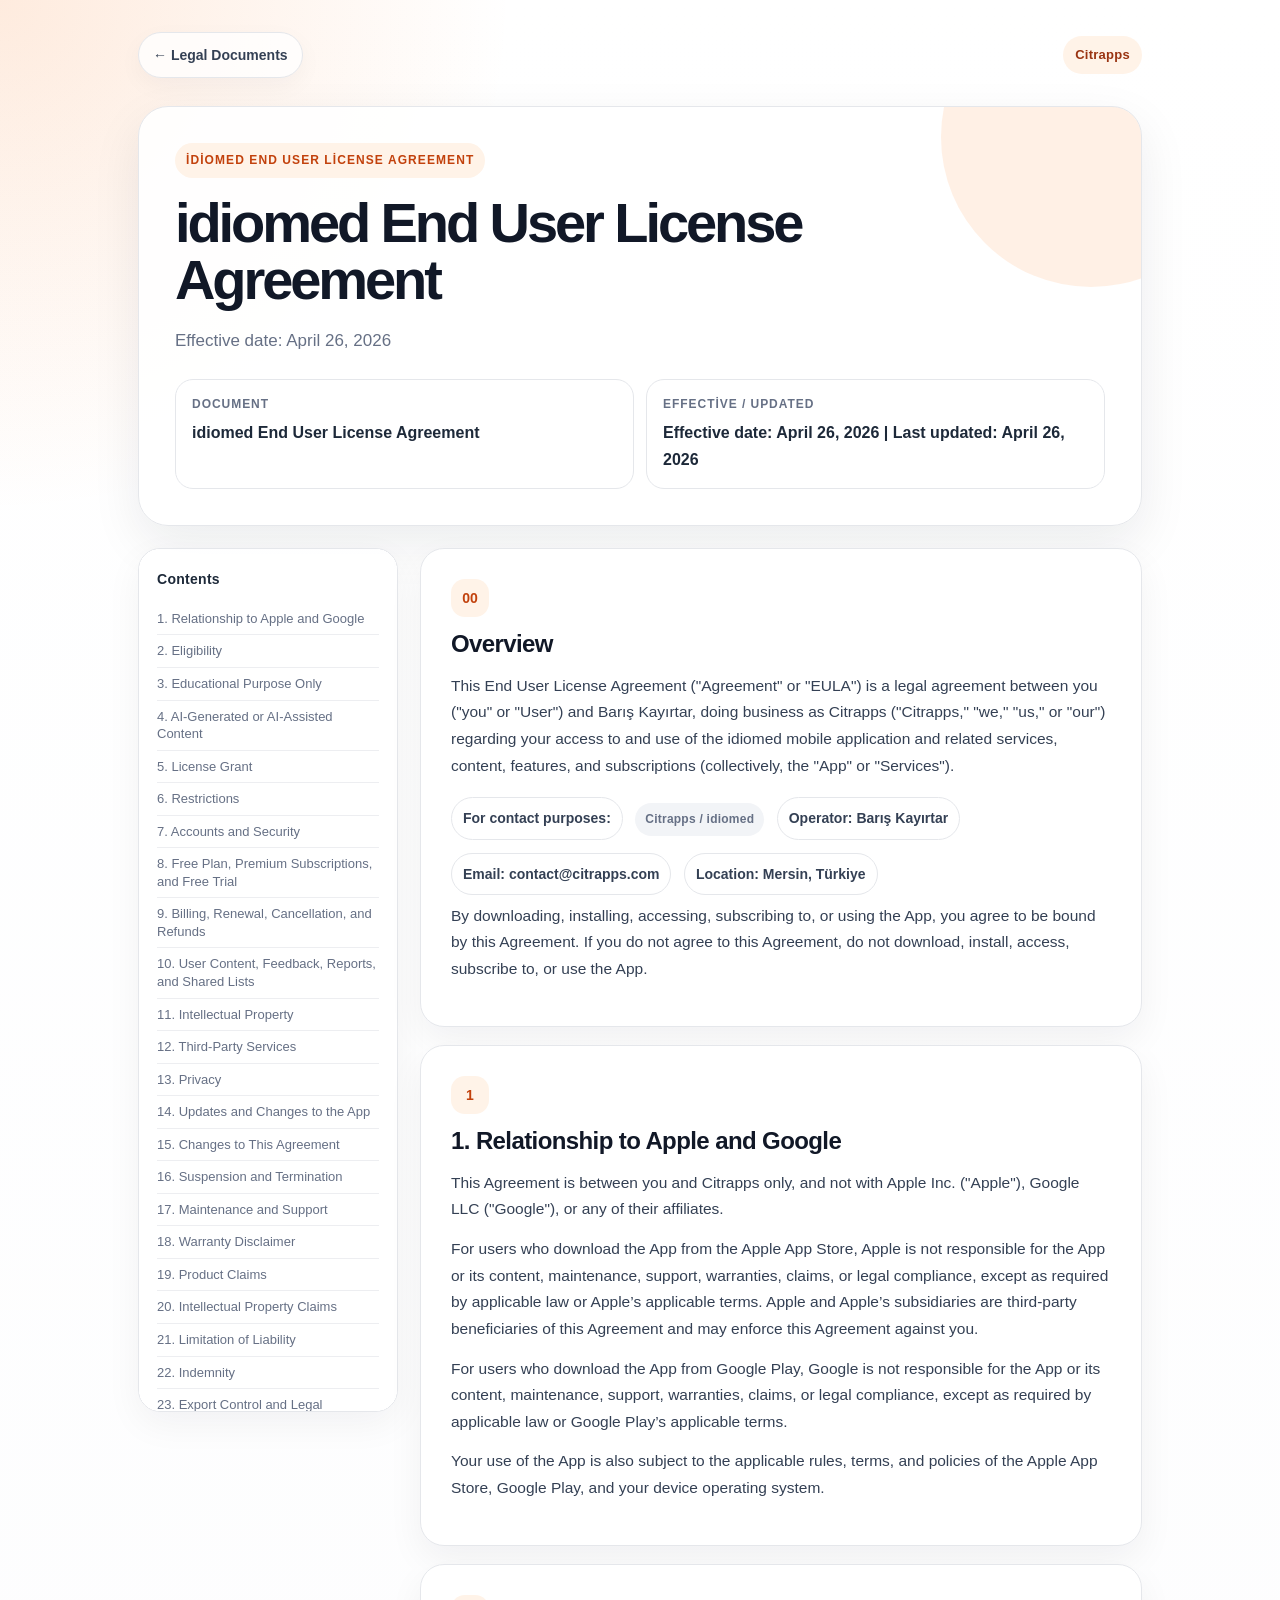
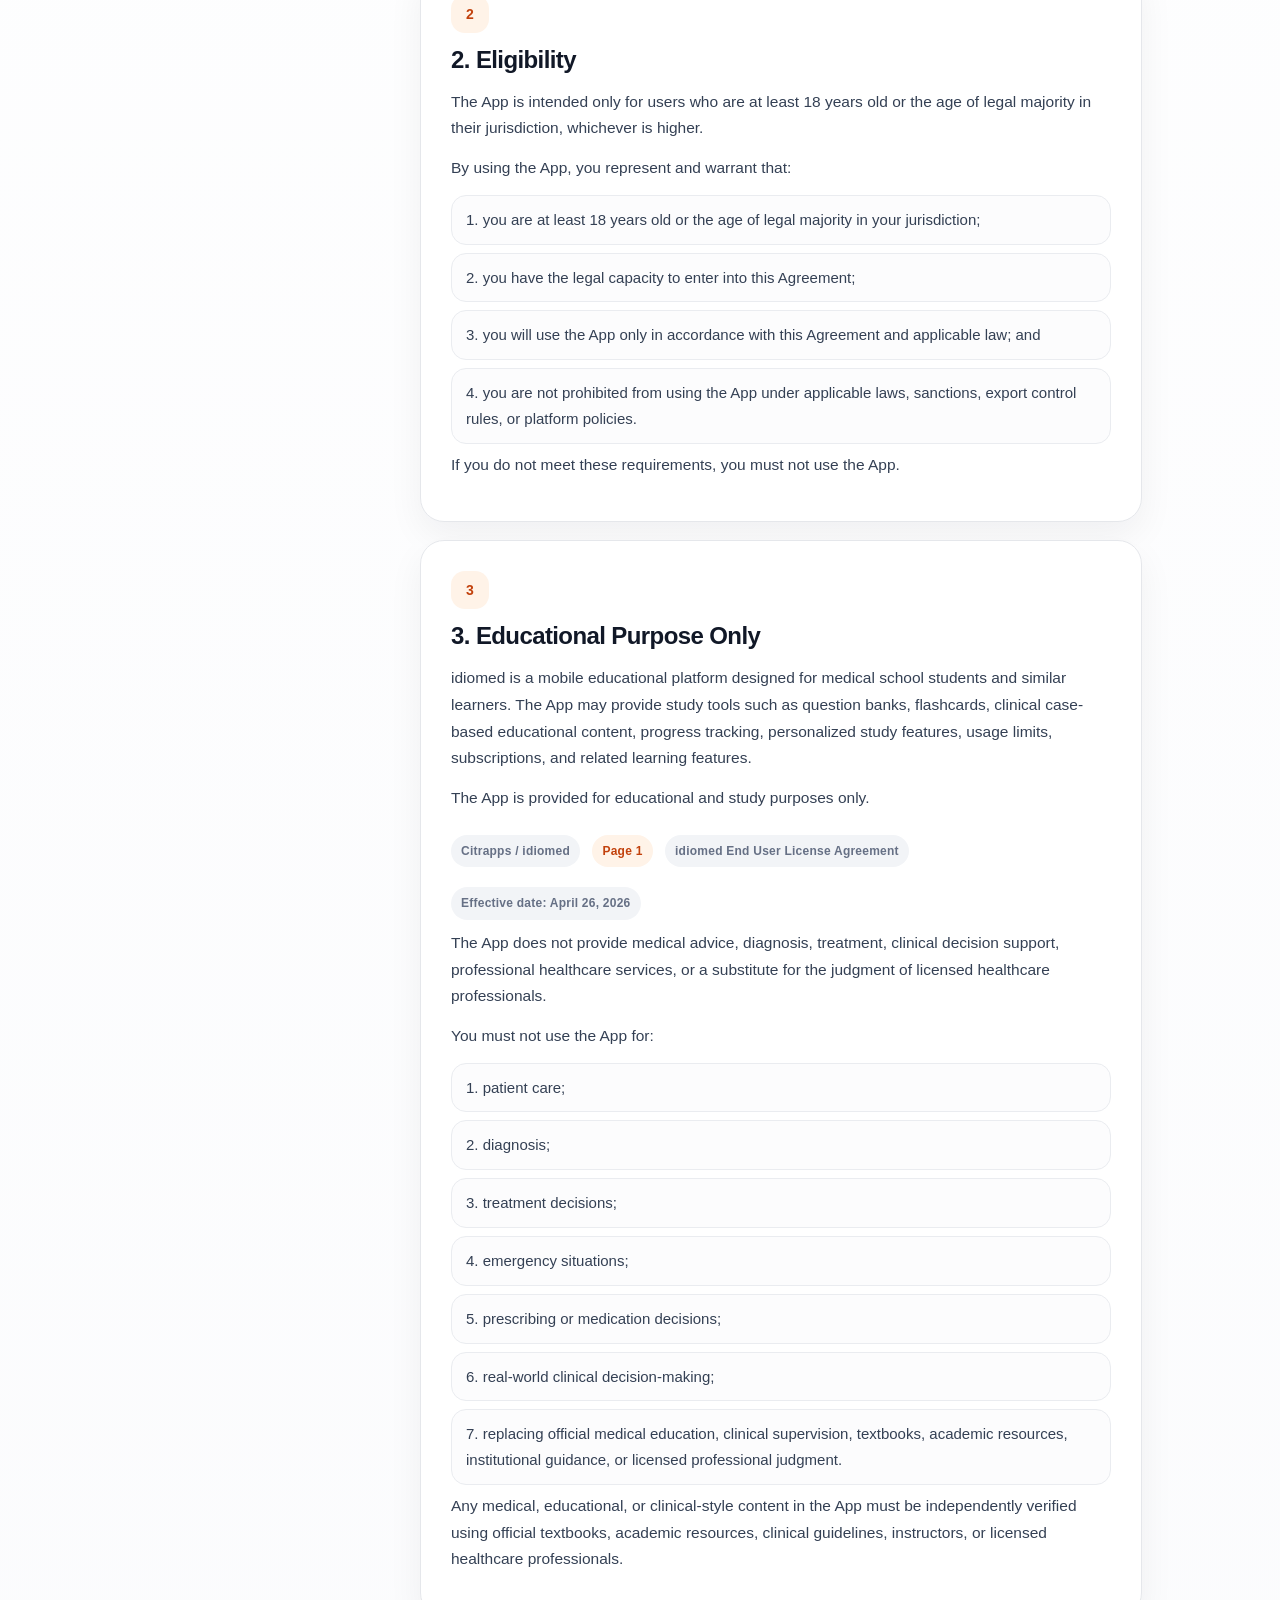
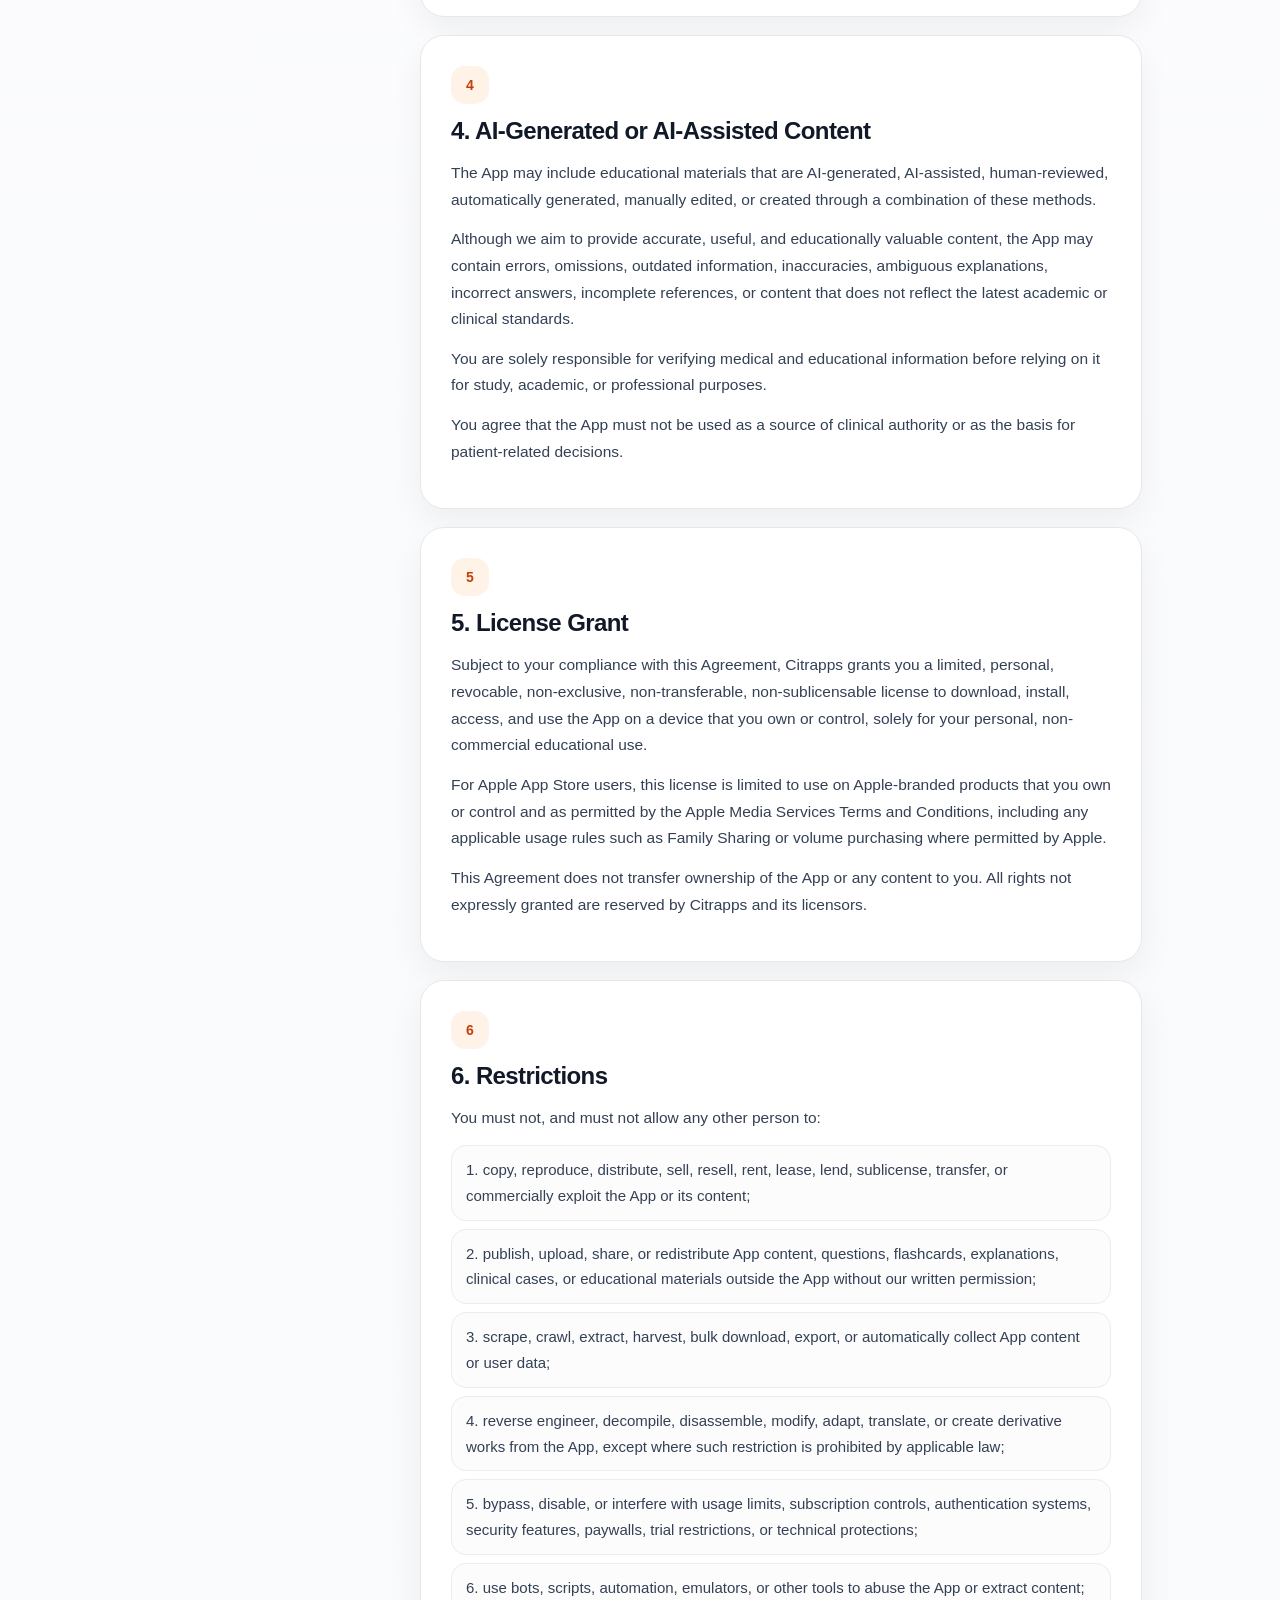
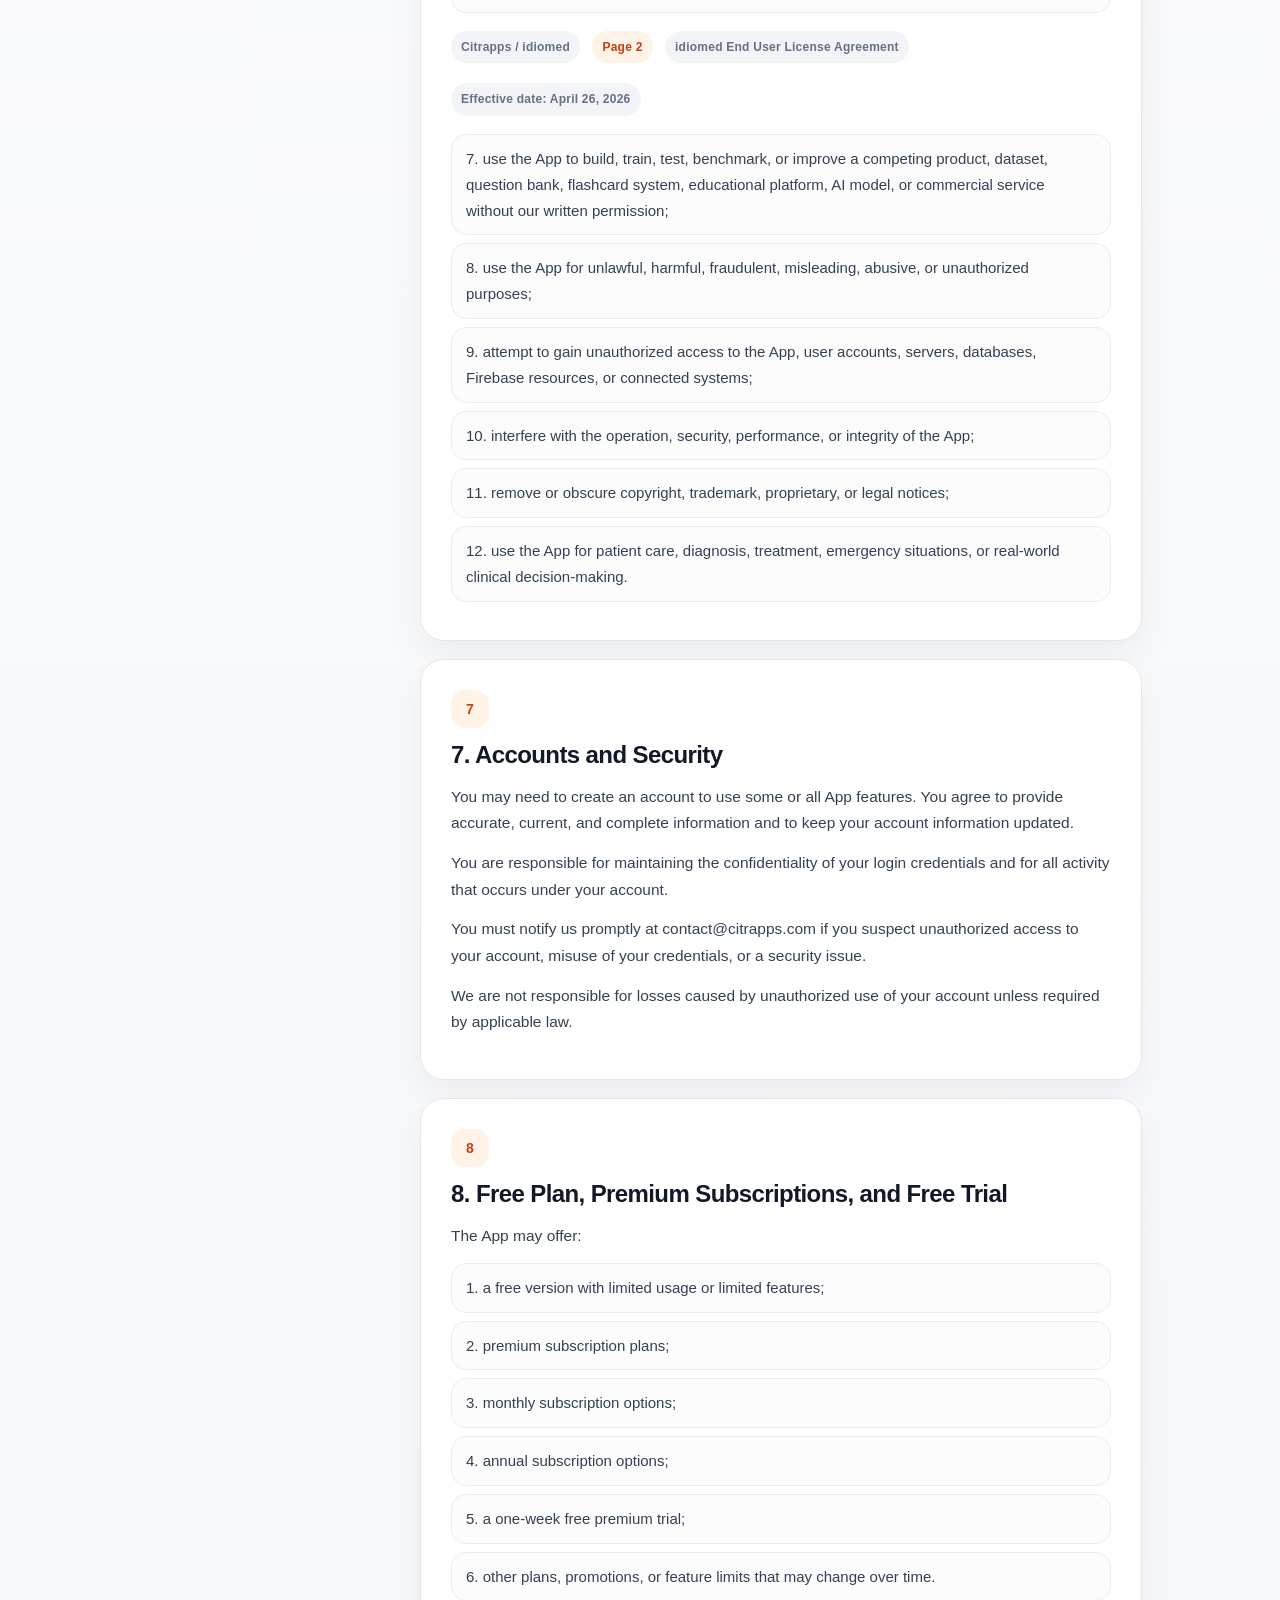
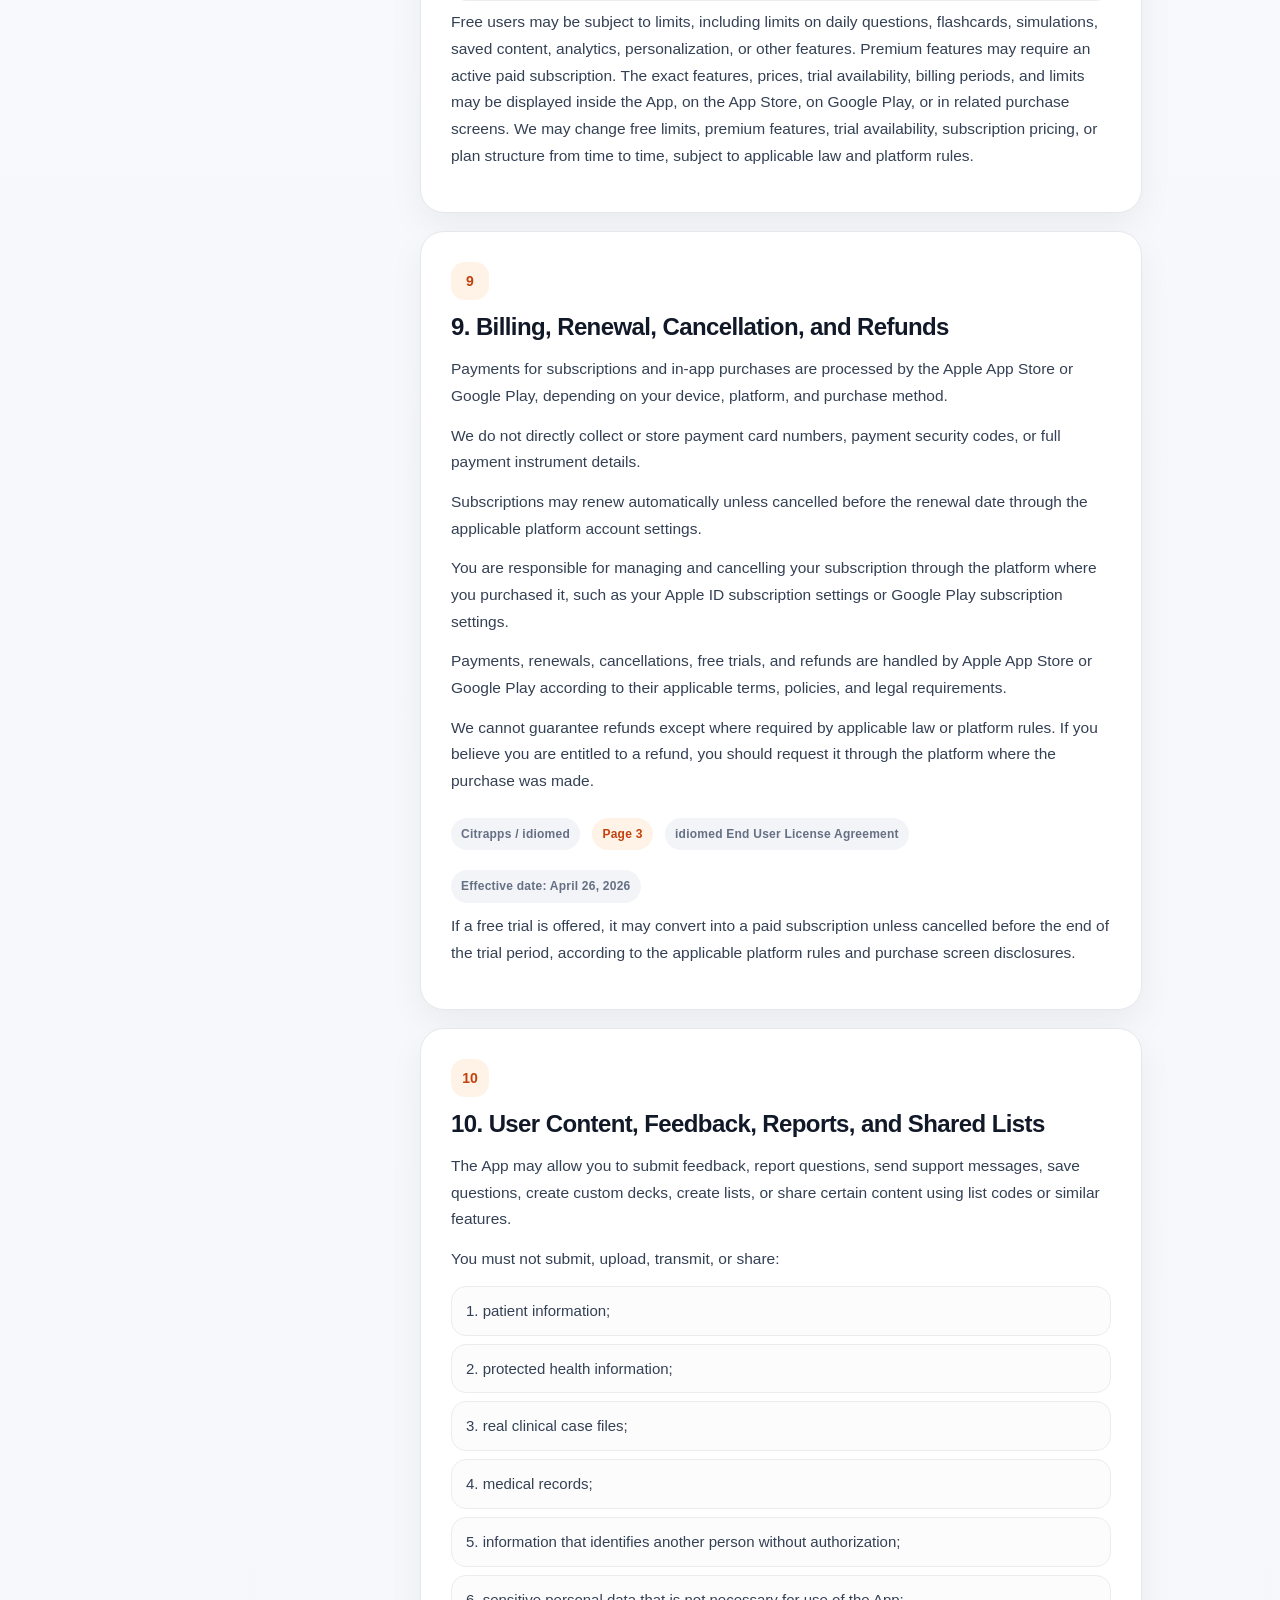
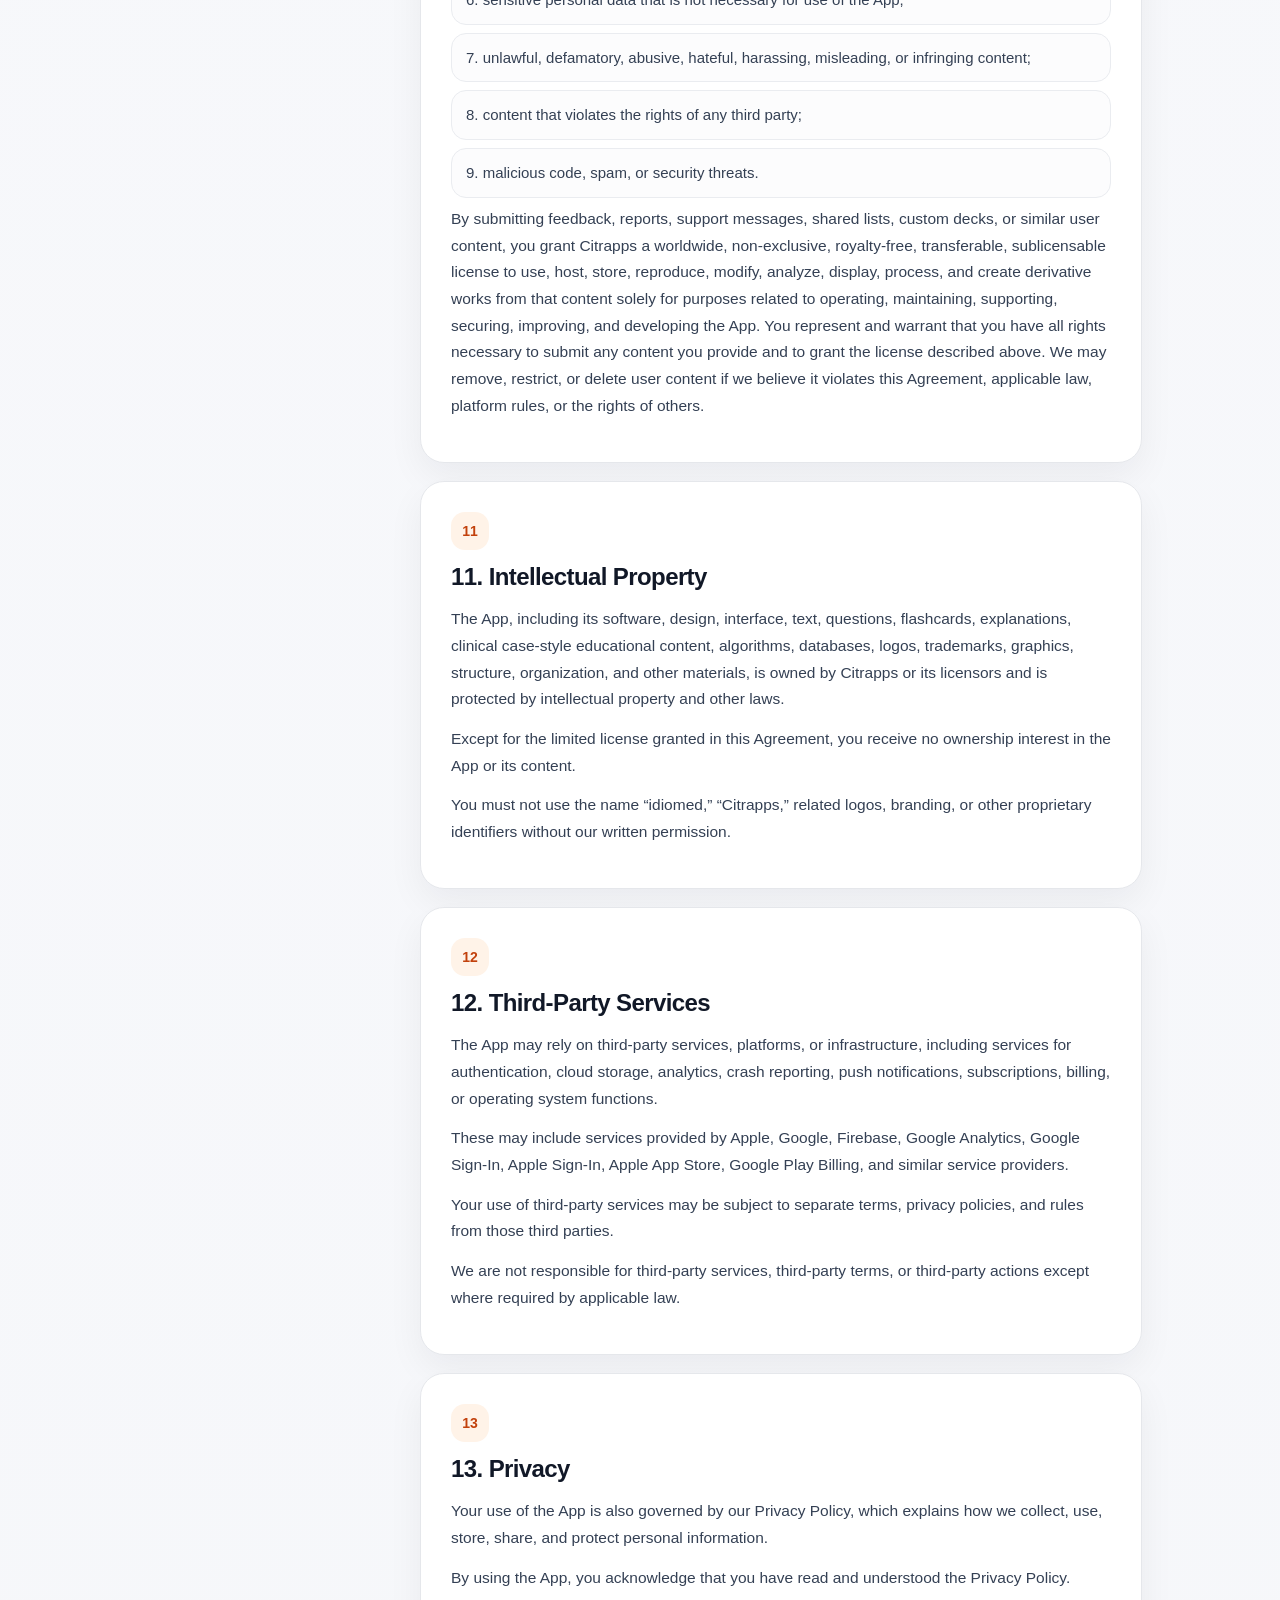
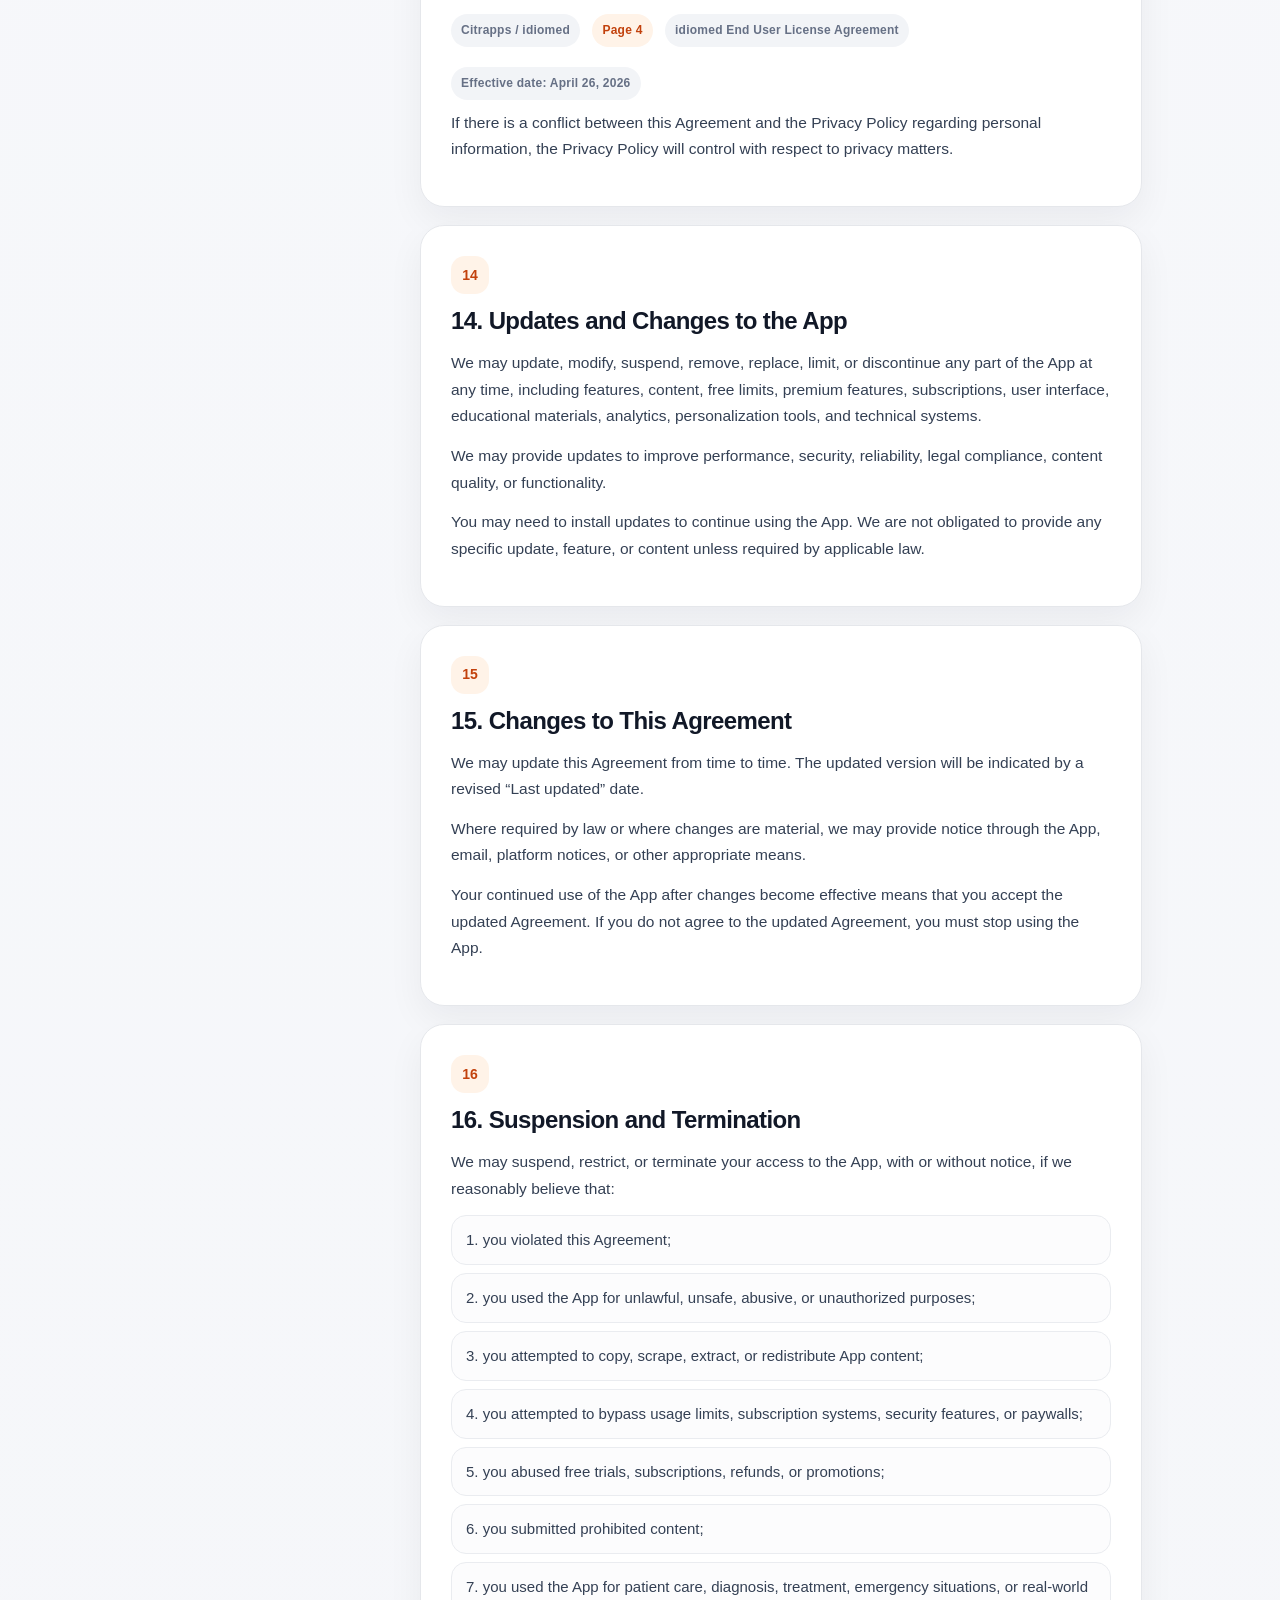
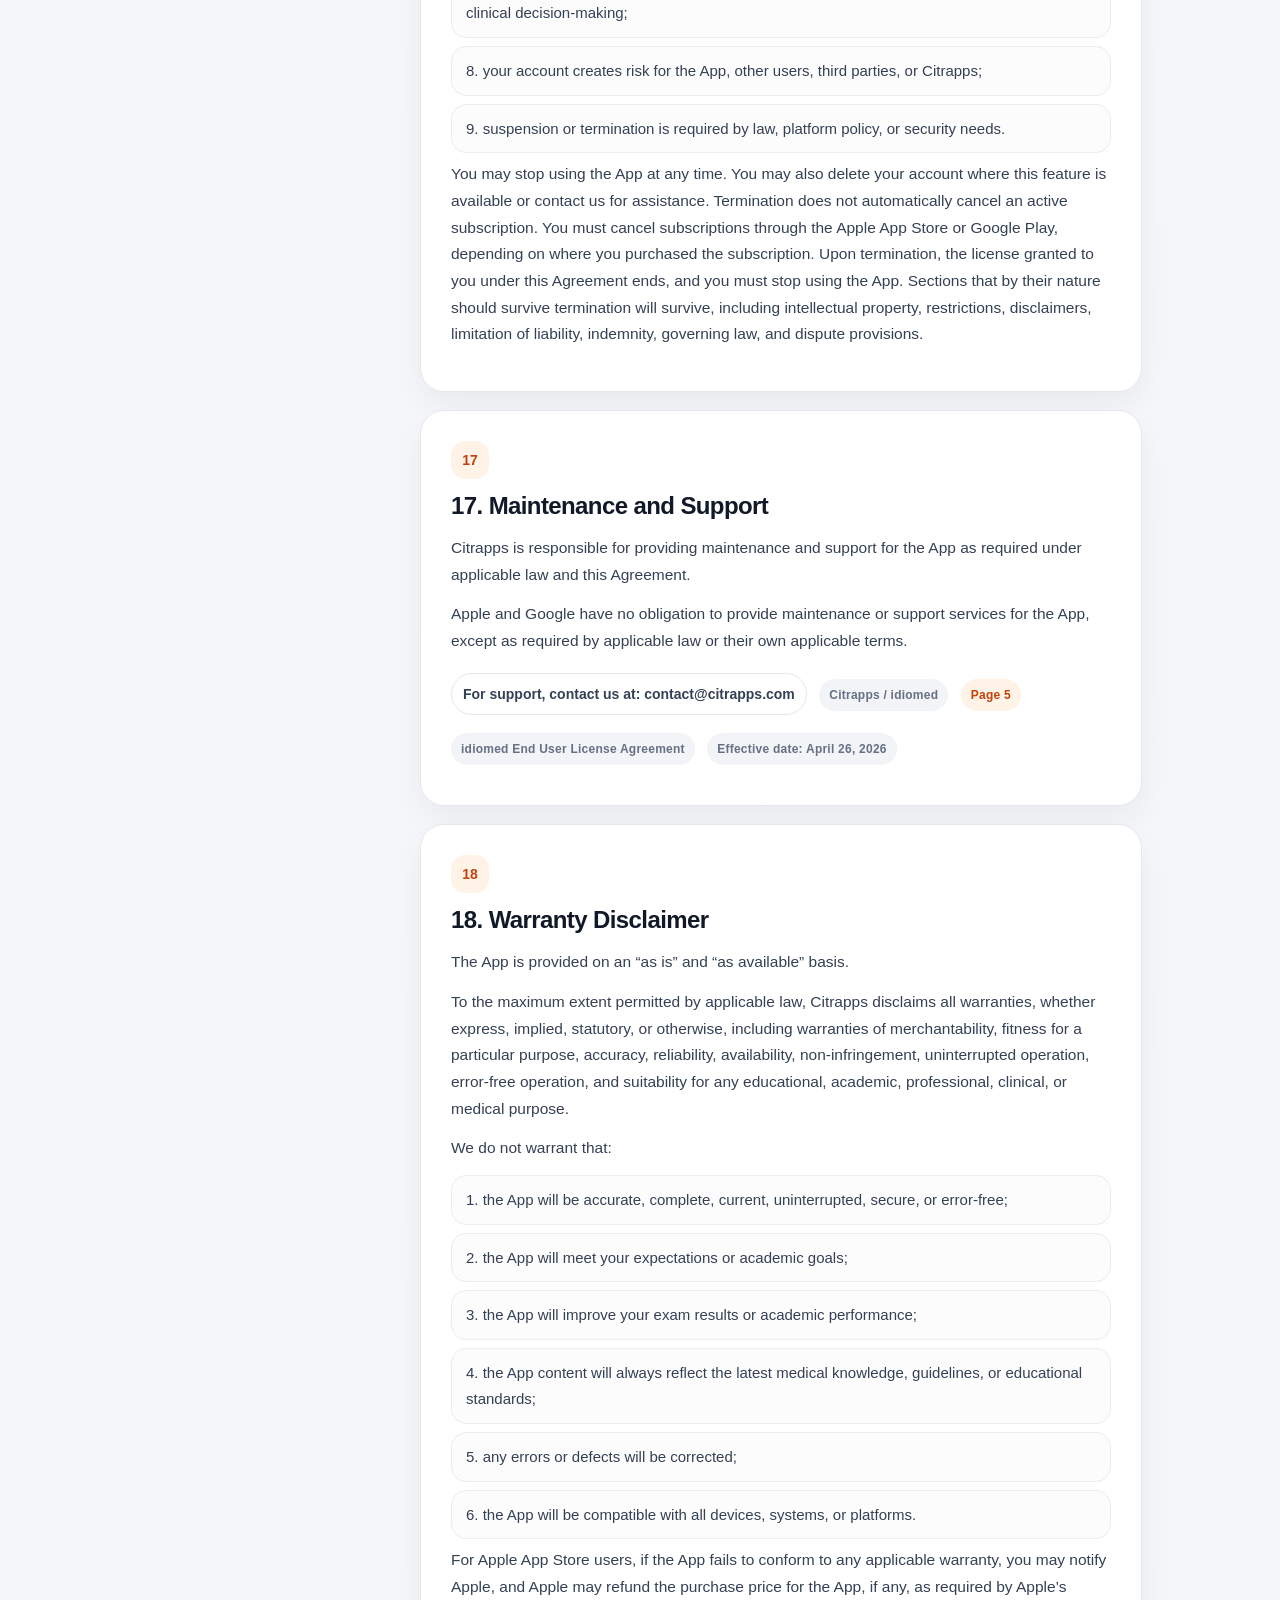
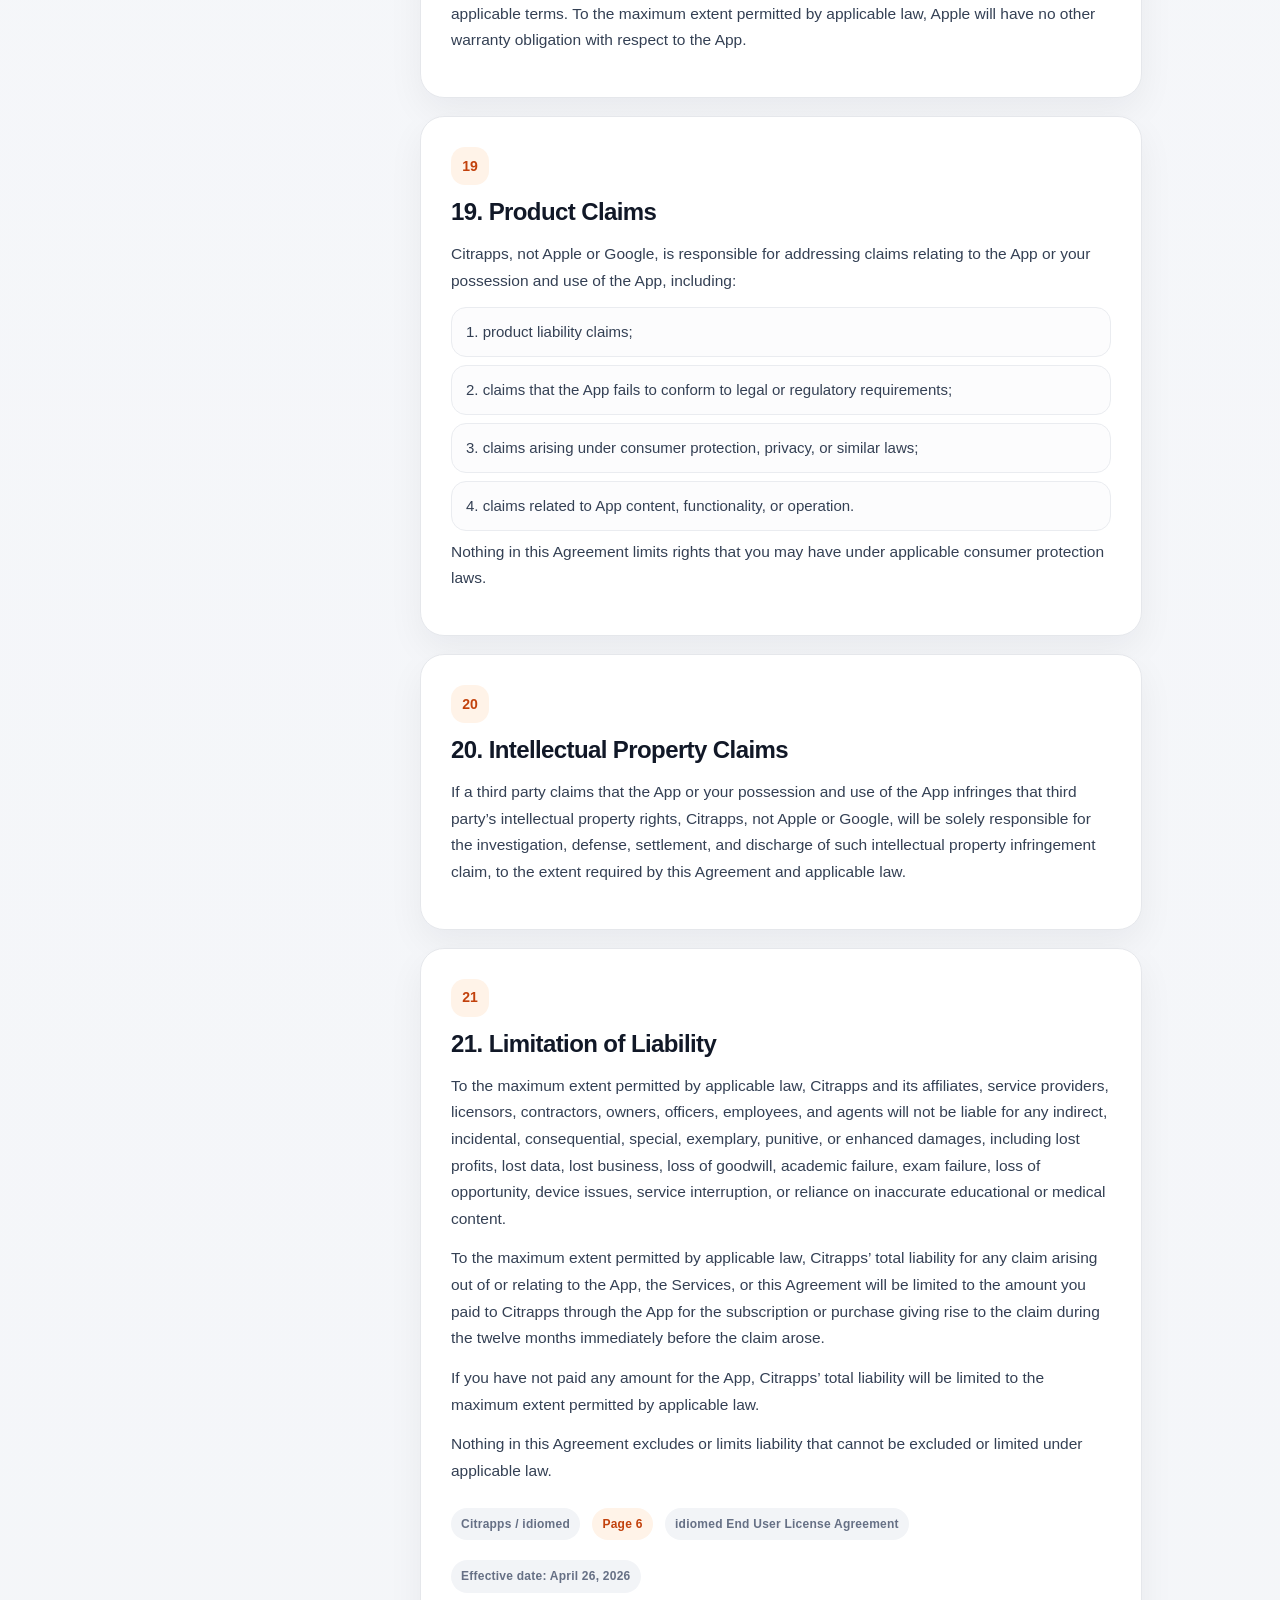
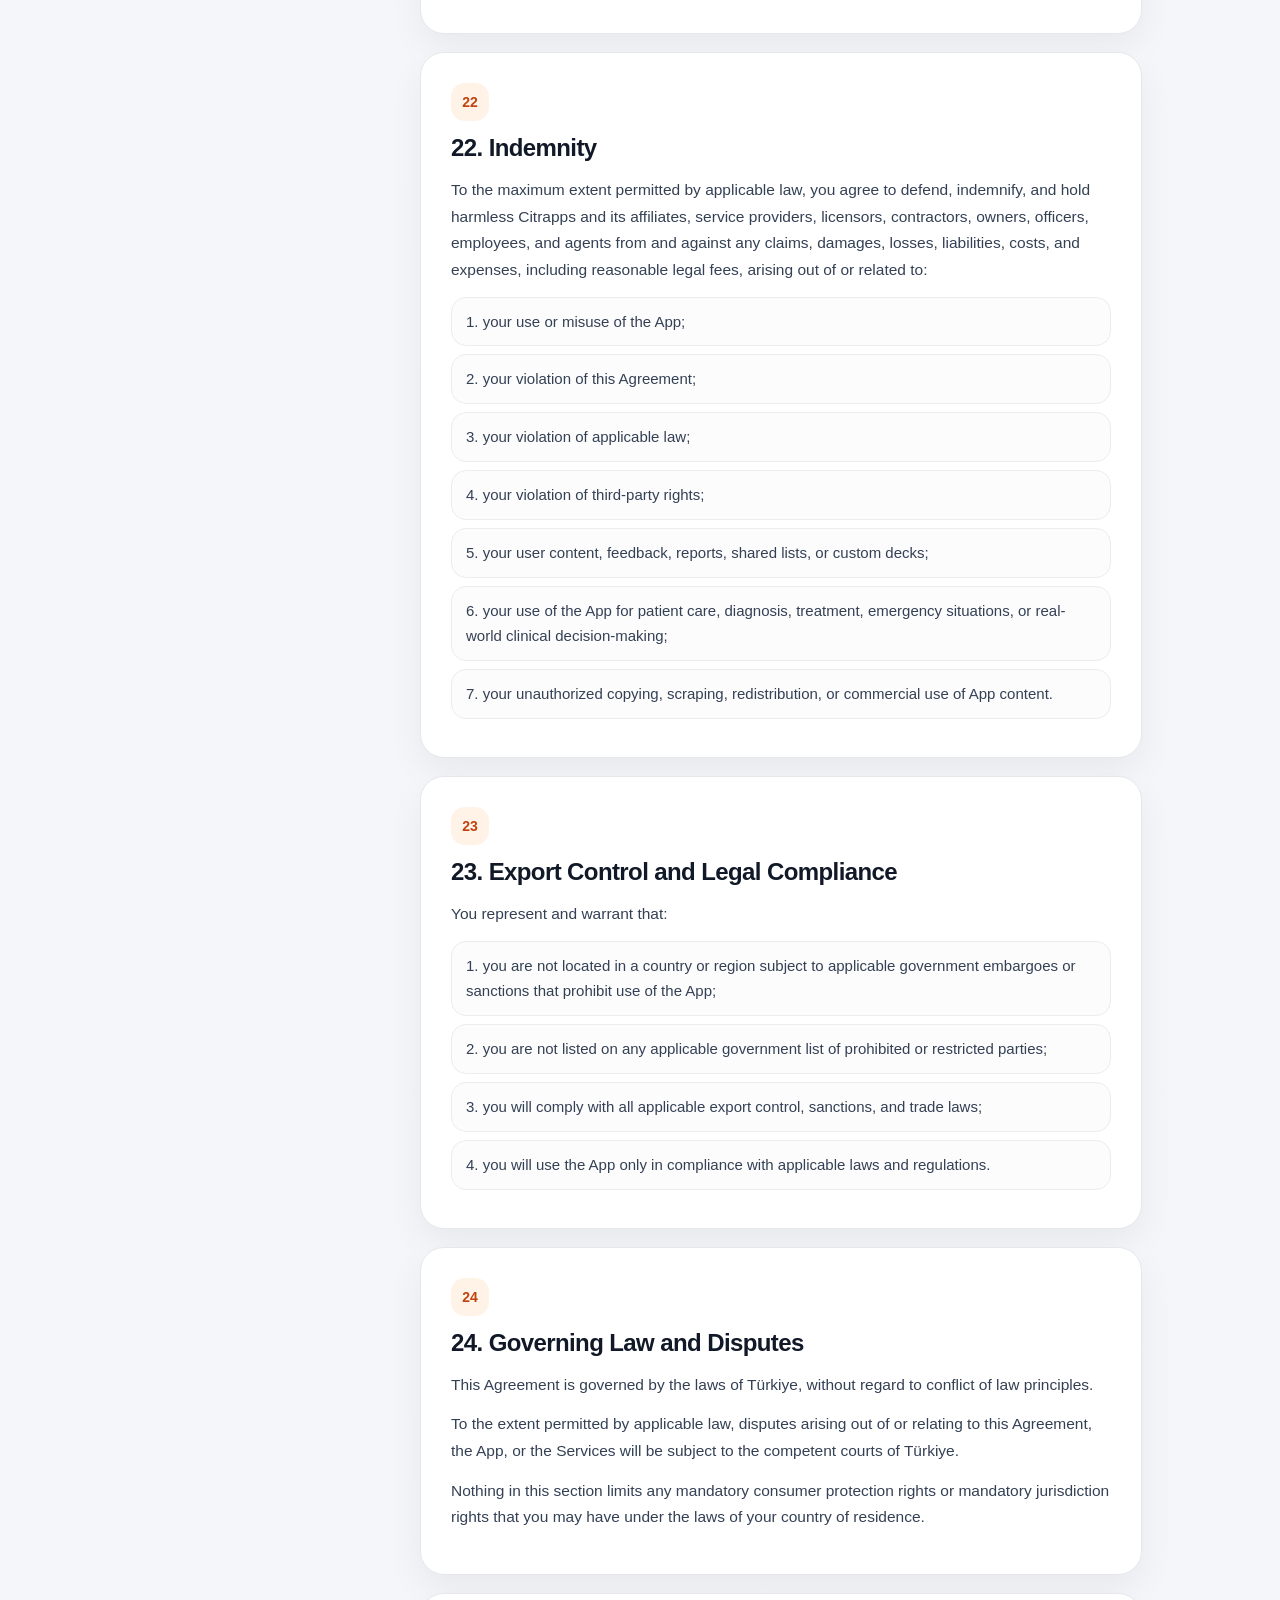
==== eula.html @ c90cd14b "Rename EULA.html to eula.html" ====
<!DOCTYPE html>
<html lang="tr">
<head>
  <meta charset="UTF-8">
  <meta name="viewport" content="width=device-width, initial-scale=1.0">
  <title>EULA | Citrapps</title>
  <style>
    :root {
      --bg: #f7f8fb;
      --paper: #ffffff;
      --text: #15171c;
      --muted: #667085;
      --line: #e5e7eb;
      --accent: #f97316;
      --accent-soft: #fff3e8;
      --soft: #f2f4f7;
      --ink-soft: #344054;
      --shadow: 0 18px 50px rgba(15, 23, 42, 0.08);
    }

    * { box-sizing: border-box; }

    html { scroll-behavior: smooth; }

    body {
      margin: 0;
      font-family: Inter, -apple-system, BlinkMacSystemFont, "Segoe UI", Arial, sans-serif;
      background:
        radial-gradient(circle at top left, rgba(249, 115, 22, 0.14), transparent 32rem),
        linear-gradient(180deg, #ffffff 0%, var(--bg) 38%, #f3f5f8 100%);
      color: var(--text);
      line-height: 1.72;
    }

    a { color: inherit; }

    .page {
      max-width: 1040px;
      margin: 0 auto;
      padding: 32px 18px 72px;
    }

    .topbar {
      display: flex;
      justify-content: space-between;
      align-items: center;
      gap: 16px;
      margin-bottom: 28px;
    }

    .back-link {
      display: inline-flex;
      align-items: center;
      gap: 8px;
      padding: 10px 14px;
      border: 1px solid var(--line);
      border-radius: 999px;
      background: rgba(255, 255, 255, 0.78);
      color: #344054;
      text-decoration: none;
      font-weight: 700;
      font-size: 14px;
      box-shadow: 0 8px 24px rgba(15, 23, 42, 0.04);
    }

    .brand-pill {
      padding: 8px 12px;
      border-radius: 999px;
      background: var(--accent-soft);
      color: #9a3412;
      font-size: 13px;
      font-weight: 800;
      letter-spacing: 0.02em;
    }

    .hero {
      position: relative;
      overflow: hidden;
      border: 1px solid var(--line);
      border-radius: 30px;
      background: rgba(255, 255, 255, 0.92);
      box-shadow: var(--shadow);
      padding: 36px;
      margin-bottom: 22px;
    }

    .hero::after {
      content: "";
      position: absolute;
      right: -100px;
      top: -120px;
      width: 300px;
      height: 300px;
      border-radius: 999px;
      background: rgba(249, 115, 22, 0.11);
      pointer-events: none;
    }

    .eyebrow {
      display: inline-flex;
      align-items: center;
      padding: 7px 11px;
      border-radius: 999px;
      background: var(--accent-soft);
      color: #c2410c;
      font-size: 12px;
      font-weight: 900;
      text-transform: uppercase;
      letter-spacing: 0.09em;
      margin-bottom: 16px;
    }

    h1 {
      margin: 0;
      max-width: 760px;
      font-size: clamp(34px, 6vw, 56px);
      line-height: 1.02;
      letter-spacing: -0.055em;
      color: #111827;
    }

    .hero-subtitle {
      margin: 18px 0 0;
      max-width: 780px;
      color: var(--muted);
      font-size: 17px;
    }

    .meta-grid {
      display: grid;
      grid-template-columns: repeat(2, minmax(0, 1fr));
      gap: 12px;
      margin-top: 24px;
    }

    .meta-card {
      border: 1px solid var(--line);
      border-radius: 18px;
      background: #ffffff;
      padding: 14px 16px;
    }

    .meta-label {
      display: block;
      color: var(--muted);
      font-size: 12px;
      font-weight: 800;
      text-transform: uppercase;
      letter-spacing: 0.08em;
      margin-bottom: 4px;
    }

    .meta-value {
      display: block;
      color: #1d2939;
      font-weight: 800;
      overflow-wrap: anywhere;
    }

    .content-grid {
      display: grid;
      grid-template-columns: 260px minmax(0, 1fr);
      gap: 22px;
      align-items: start;
    }

    .toc {
      position: sticky;
      top: 18px;
      border: 1px solid var(--line);
      border-radius: 22px;
      background: rgba(255, 255, 255, 0.88);
      box-shadow: 0 12px 36px rgba(15, 23, 42, 0.05);
      padding: 18px;
      max-height: calc(100vh - 36px);
      overflow: auto;
    }

    .toc-title {
      margin: 0 0 12px;
      color: #1d2939;
      font-size: 14px;
      font-weight: 900;
      letter-spacing: 0.02em;
    }

    .toc a {
      display: block;
      padding: 7px 0;
      color: #667085;
      text-decoration: none;
      font-size: 13px;
      line-height: 1.35;
      border-bottom: 1px solid rgba(229, 231, 235, 0.7);
    }

    .toc a:hover { color: var(--accent); }

    .document { min-width: 0; }

    .intro-section,
    .section {
      position: relative;
      border: 1px solid var(--line);
      border-radius: 24px;
      background: var(--paper);
      padding: 30px;
      box-shadow: 0 14px 36px rgba(15, 23, 42, 0.055);
      margin-bottom: 18px;
    }

    .section-number {
      display: inline-flex;
      align-items: center;
      justify-content: center;
      width: 38px;
      height: 38px;
      border-radius: 14px;
      background: var(--accent-soft);
      color: #c2410c;
      font-weight: 900;
      font-size: 14px;
      margin-bottom: 12px;
    }

    h2 {
      margin: 0 0 14px;
      font-size: 24px;
      line-height: 1.25;
      letter-spacing: -0.025em;
      color: #111827;
    }

    p {
      margin: 0 0 13px;
      color: #344054;
      font-size: 15.5px;
    }

    .list-line {
      margin: 8px 0;
      padding: 11px 14px;
      border: 1px solid #eaecf0;
      border-radius: 15px;
      background: #fcfcfd;
      color: #344054;
      font-size: 15px;
      overflow-wrap: anywhere;
    }

    .info-line {
      display: inline-flex;
      width: fit-content;
      max-width: 100%;
      margin: 5px 8px 8px 0;
      padding: 8px 11px;
      border-radius: 999px;
      border: 1px solid var(--line);
      background: #ffffff;
      color: #344054;
      font-size: 14px;
      font-weight: 700;
      overflow-wrap: anywhere;
    }

    .repeat-marker,
    .page-chip {
      display: inline-flex;
      align-items: center;
      width: fit-content;
      margin: 10px 8px 10px 0;
      padding: 6px 10px;
      border-radius: 999px;
      font-size: 12px;
      font-weight: 800;
      letter-spacing: 0.02em;
    }

    .repeat-marker {
      background: #f2f4f7;
      color: #667085;
    }

    .page-chip {
      background: var(--accent-soft);
      color: #c2410c;
    }

    .footer-note {
      margin-top: 28px;
      text-align: center;
      color: #98a2b3;
      font-size: 13px;
    }

    @media (max-width: 820px) {
      .hero { padding: 26px; border-radius: 24px; }
      .meta-grid { grid-template-columns: 1fr; }
      .content-grid { grid-template-columns: 1fr; }
      .toc { position: static; max-height: none; }
      .intro-section, .section { padding: 22px; }
      .topbar { align-items: flex-start; }
    }
  </style>
</head>
<body>
  <main class="page">
    <div class="topbar">
      <a class="back-link" href="index.html">← Legal Documents</a>
      <div class="brand-pill">Citrapps</div>
    </div>

    <header class="hero">
      <div class="eyebrow">idiomed End User License Agreement</div>
      <h1>idiomed End User License Agreement</h1>
      <p class="hero-subtitle">Effective date: April 26, 2026</p>
      <div class="meta-grid">
        <div class="meta-card">
          <span class="meta-label">Document</span>
          <span class="meta-value">idiomed End User License Agreement</span>
        </div>
        <div class="meta-card">
          <span class="meta-label">Effective / Updated</span>
          <span class="meta-value">Effective date: April 26, 2026   |   Last updated: April 26, 2026</span>
        </div>
      </div>
    </header>

    <div class="content-grid">
      <aside class="toc" aria-label="Table of contents">
        <p class="toc-title">Contents</p>
        <a href="#1-relationship-to-apple-and-google">1. Relationship to Apple and Google</a>
        <a href="#2-eligibility">2. Eligibility</a>
        <a href="#3-educational-purpose-only">3. Educational Purpose Only</a>
        <a href="#4-ai-generated-or-ai-assisted-content">4. AI-Generated or AI-Assisted Content</a>
        <a href="#5-license-grant">5. License Grant</a>
        <a href="#6-restrictions">6. Restrictions</a>
        <a href="#7-accounts-and-security">7. Accounts and Security</a>
        <a href="#8-free-plan-premium-subscriptions-and-free-trial">8. Free Plan, Premium Subscriptions, and Free Trial</a>
        <a href="#9-billing-renewal-cancellation-and-refunds">9. Billing, Renewal, Cancellation, and Refunds</a>
        <a href="#10-user-content-feedback-reports-and-shared-lists">10. User Content, Feedback, Reports, and Shared Lists</a>
        <a href="#11-intellectual-property">11. Intellectual Property</a>
        <a href="#12-third-party-services">12. Third-Party Services</a>
        <a href="#13-privacy">13. Privacy</a>
        <a href="#14-updates-and-changes-to-the-app">14. Updates and Changes to the App</a>
        <a href="#15-changes-to-this-agreement">15. Changes to This Agreement</a>
        <a href="#16-suspension-and-termination">16. Suspension and Termination</a>
        <a href="#17-maintenance-and-support">17. Maintenance and Support</a>
        <a href="#18-warranty-disclaimer">18. Warranty Disclaimer</a>
        <a href="#19-product-claims">19. Product Claims</a>
        <a href="#20-intellectual-property-claims">20. Intellectual Property Claims</a>
        <a href="#21-limitation-of-liability">21. Limitation of Liability</a>
        <a href="#22-indemnity">22. Indemnity</a>
        <a href="#23-export-control-and-legal-compliance">23. Export Control and Legal Compliance</a>
        <a href="#24-governing-law-and-disputes">24. Governing Law and Disputes</a>
        <a href="#25-force-majeure">25. Force Majeure</a>
        <a href="#26-assignment">26. Assignment</a>
        <a href="#27-severability">27. Severability</a>
        <a href="#28-no-waiver">28. No Waiver</a>
        <a href="#29-entire-agreement">29. Entire Agreement</a>
        <a href="#30-contact-us">30. Contact Us</a>
      </aside>

      <article class="document">
        <section class="intro-section">
          <div class="section-number">00</div>
          <h2>Overview</h2>
          <p>This End User License Agreement (&quot;Agreement&quot; or &quot;EULA&quot;) is a legal agreement between you (&quot;you&quot; or &quot;User&quot;) and Barış Kayırtar, doing business as Citrapps (&quot;Citrapps,&quot; &quot;we,&quot; &quot;us,&quot; or &quot;our&quot;) regarding your access to and use of the idiomed mobile application and related services, content, features, and subscriptions (collectively, the &quot;App&quot; or &quot;Services&quot;).</p>
<div class="info-line">For contact purposes:</div>
<div class="repeat-marker">Citrapps / idiomed</div>
<div class="info-line">Operator: Barış Kayırtar</div>
<div class="info-line">Email: contact@citrapps.com</div>
<div class="info-line">Location: Mersin, Türkiye</div>
<p>By downloading, installing, accessing, subscribing to, or using the App, you agree to be bound by this Agreement. If you do not agree to this Agreement, do not download, install, access, subscribe to, or use the App.</p>
        </section>

        <section class="section" id="1-relationship-to-apple-and-google">
  <div class="section-number">1</div>
  <h2>1. Relationship to Apple and Google</h2>
  <p>This Agreement is between you and Citrapps only, and not with Apple Inc. (&quot;Apple&quot;), Google LLC (&quot;Google&quot;), or any of their affiliates.</p>
<p>For users who download the App from the Apple App Store, Apple is not responsible for the App or its content, maintenance, support, warranties, claims, or legal compliance, except as required by applicable law or Apple’s applicable terms. Apple and Apple’s subsidiaries are third-party beneficiaries of this Agreement and may enforce this Agreement against you.</p>
<p>For users who download the App from Google Play, Google is not responsible for the App or its content, maintenance, support, warranties, claims, or legal compliance, except as required by applicable law or Google Play’s applicable terms.</p>
<p>Your use of the App is also subject to the applicable rules, terms, and policies of the Apple App Store, Google Play, and your device operating system.</p>
</section>
<section class="section" id="2-eligibility">
  <div class="section-number">2</div>
  <h2>2. Eligibility</h2>
  <p>The App is intended only for users who are at least 18 years old or the age of legal majority in their jurisdiction, whichever is higher.</p>
<p>By using the App, you represent and warrant that:</p>
<div class="list-line">1. you are at least 18 years old or the age of legal majority in your jurisdiction;</div>
<div class="list-line">2. you have the legal capacity to enter into this Agreement;</div>
<div class="list-line">3. you will use the App only in accordance with this Agreement and applicable law; and</div>
<div class="list-line">4. you are not prohibited from using the App under applicable laws, sanctions, export control rules, or platform policies.</div>
<p>If you do not meet these requirements, you must not use the App.</p>
</section>
<section class="section" id="3-educational-purpose-only">
  <div class="section-number">3</div>
  <h2>3. Educational Purpose Only</h2>
  <p>idiomed is a mobile educational platform designed for medical school students and similar learners. The App may provide study tools such as question banks, flashcards, clinical case-based educational content, progress tracking, personalized study features, usage limits, subscriptions, and related learning features.</p>
<p>The App is provided for educational and study purposes only.</p>
<div class="repeat-marker">Citrapps / idiomed</div>
<div class="page-chip">Page 1</div>
<div class="repeat-marker">idiomed End User License Agreement</div>
<div class="repeat-marker">Effective date: April 26, 2026</div>
<p>The App does not provide medical advice, diagnosis, treatment, clinical decision support, professional healthcare services, or a substitute for the judgment of licensed healthcare professionals.</p>
<p>You must not use the App for:</p>
<div class="list-line">1. patient care;</div>
<div class="list-line">2. diagnosis;</div>
<div class="list-line">3. treatment decisions;</div>
<div class="list-line">4. emergency situations;</div>
<div class="list-line">5. prescribing or medication decisions;</div>
<div class="list-line">6. real-world clinical decision-making;</div>
<div class="list-line">7. replacing official medical education, clinical supervision, textbooks, academic resources, institutional guidance, or licensed professional judgment.</div>
<p>Any medical, educational, or clinical-style content in the App must be independently verified using official textbooks, academic resources, clinical guidelines, instructors, or licensed healthcare professionals.</p>
</section>
<section class="section" id="4-ai-generated-or-ai-assisted-content">
  <div class="section-number">4</div>
  <h2>4. AI-Generated or AI-Assisted Content</h2>
  <p>The App may include educational materials that are AI-generated, AI-assisted, human-reviewed, automatically generated, manually edited, or created through a combination of these methods.</p>
<p>Although we aim to provide accurate, useful, and educationally valuable content, the App may contain errors, omissions, outdated information, inaccuracies, ambiguous explanations, incorrect answers, incomplete references, or content that does not reflect the latest academic or clinical standards.</p>
<p>You are solely responsible for verifying medical and educational information before relying on it for study, academic, or professional purposes.</p>
<p>You agree that the App must not be used as a source of clinical authority or as the basis for patient-related decisions.</p>
</section>
<section class="section" id="5-license-grant">
  <div class="section-number">5</div>
  <h2>5. License Grant</h2>
  <p>Subject to your compliance with this Agreement, Citrapps grants you a limited, personal, revocable, non-exclusive, non-transferable, non-sublicensable license to download, install, access, and use the App on a device that you own or control, solely for your personal, non-commercial educational use.</p>
<p>For Apple App Store users, this license is limited to use on Apple-branded products that you own or control and as permitted by the Apple Media Services Terms and Conditions, including any applicable usage rules such as Family Sharing or volume purchasing where permitted by Apple.</p>
<p>This Agreement does not transfer ownership of the App or any content to you. All rights not expressly granted are reserved by Citrapps and its licensors.</p>
</section>
<section class="section" id="6-restrictions">
  <div class="section-number">6</div>
  <h2>6. Restrictions</h2>
  <p>You must not, and must not allow any other person to:</p>
<div class="list-line">1. copy, reproduce, distribute, sell, resell, rent, lease, lend, sublicense, transfer, or commercially exploit the App or its content;</div>
<div class="list-line">2. publish, upload, share, or redistribute App content, questions, flashcards, explanations, clinical cases, or educational materials outside the App without our written permission;</div>
<div class="list-line">3. scrape, crawl, extract, harvest, bulk download, export, or automatically collect App content or user data;</div>
<div class="list-line">4. reverse engineer, decompile, disassemble, modify, adapt, translate, or create derivative works from the App, except where such restriction is prohibited by applicable law;</div>
<div class="list-line">5. bypass, disable, or interfere with usage limits, subscription controls, authentication systems, security features, paywalls, trial restrictions, or technical protections;</div>
<div class="list-line">6. use bots, scripts, automation, emulators, or other tools to abuse the App or extract content;</div>
<div class="repeat-marker">Citrapps / idiomed</div>
<div class="page-chip">Page 2</div>
<div class="repeat-marker">idiomed End User License Agreement</div>
<div class="repeat-marker">Effective date: April 26, 2026</div>
<div class="list-line">7. use the App to build, train, test, benchmark, or improve a competing product, dataset, question bank, flashcard system, educational platform, AI model, or commercial service without our written permission;</div>
<div class="list-line">8. use the App for unlawful, harmful, fraudulent, misleading, abusive, or unauthorized purposes;</div>
<div class="list-line">9. attempt to gain unauthorized access to the App, user accounts, servers, databases, Firebase resources, or connected systems;</div>
<div class="list-line">10. interfere with the operation, security, performance, or integrity of the App;</div>
<div class="list-line">11. remove or obscure copyright, trademark, proprietary, or legal notices;</div>
<div class="list-line">12. use the App for patient care, diagnosis, treatment, emergency situations, or real-world clinical decision-making.</div>
</section>
<section class="section" id="7-accounts-and-security">
  <div class="section-number">7</div>
  <h2>7. Accounts and Security</h2>
  <p>You may need to create an account to use some or all App features. You agree to provide accurate, current, and complete information and to keep your account information updated.</p>
<p>You are responsible for maintaining the confidentiality of your login credentials and for all activity that occurs under your account.</p>
<p>You must notify us promptly at contact@citrapps.com if you suspect unauthorized access to your account, misuse of your credentials, or a security issue.</p>
<p>We are not responsible for losses caused by unauthorized use of your account unless required by applicable law.</p>
</section>
<section class="section" id="8-free-plan-premium-subscriptions-and-free-trial">
  <div class="section-number">8</div>
  <h2>8. Free Plan, Premium Subscriptions, and Free Trial</h2>
  <p>The App may offer:</p>
<div class="list-line">1. a free version with limited usage or limited features;</div>
<div class="list-line">2. premium subscription plans;</div>
<div class="list-line">3. monthly subscription options;</div>
<div class="list-line">4. annual subscription options;</div>
<div class="list-line">5. a one-week free premium trial;</div>
<div class="list-line">6. other plans, promotions, or feature limits that may change over time.</div>
<p>Free users may be subject to limits, including limits on daily questions, flashcards, simulations, saved content, analytics, personalization, or other features. Premium features may require an active paid subscription. The exact features, prices, trial availability, billing periods, and limits may be displayed inside the App, on the App Store, on Google Play, or in related purchase screens. We may change free limits, premium features, trial availability, subscription pricing, or plan structure from time to time, subject to applicable law and platform rules.</p>
</section>
<section class="section" id="9-billing-renewal-cancellation-and-refunds">
  <div class="section-number">9</div>
  <h2>9. Billing, Renewal, Cancellation, and Refunds</h2>
  <p>Payments for subscriptions and in-app purchases are processed by the Apple App Store or Google Play, depending on your device, platform, and purchase method.</p>
<p>We do not directly collect or store payment card numbers, payment security codes, or full payment instrument details.</p>
<p>Subscriptions may renew automatically unless cancelled before the renewal date through the applicable platform account settings.</p>
<p>You are responsible for managing and cancelling your subscription through the platform where you purchased it, such as your Apple ID subscription settings or Google Play subscription settings.</p>
<p>Payments, renewals, cancellations, free trials, and refunds are handled by Apple App Store or Google Play according to their applicable terms, policies, and legal requirements.</p>
<p>We cannot guarantee refunds except where required by applicable law or platform rules. If you believe you are entitled to a refund, you should request it through the platform where the purchase was made.</p>
<div class="repeat-marker">Citrapps / idiomed</div>
<div class="page-chip">Page 3</div>
<div class="repeat-marker">idiomed End User License Agreement</div>
<div class="repeat-marker">Effective date: April 26, 2026</div>
<p>If a free trial is offered, it may convert into a paid subscription unless cancelled before the end of the trial period, according to the applicable platform rules and purchase screen disclosures.</p>
</section>
<section class="section" id="10-user-content-feedback-reports-and-shared-lists">
  <div class="section-number">10</div>
  <h2>10. User Content, Feedback, Reports, and Shared Lists</h2>
  <p>The App may allow you to submit feedback, report questions, send support messages, save questions, create custom decks, create lists, or share certain content using list codes or similar features.</p>
<p>You must not submit, upload, transmit, or share:</p>
<div class="list-line">1. patient information;</div>
<div class="list-line">2. protected health information;</div>
<div class="list-line">3. real clinical case files;</div>
<div class="list-line">4. medical records;</div>
<div class="list-line">5. information that identifies another person without authorization;</div>
<div class="list-line">6. sensitive personal data that is not necessary for use of the App;</div>
<div class="list-line">7. unlawful, defamatory, abusive, hateful, harassing, misleading, or infringing content;</div>
<div class="list-line">8. content that violates the rights of any third party;</div>
<div class="list-line">9. malicious code, spam, or security threats.</div>
<p>By submitting feedback, reports, support messages, shared lists, custom decks, or similar user content, you grant Citrapps a worldwide, non-exclusive, royalty-free, transferable, sublicensable license to use, host, store, reproduce, modify, analyze, display, process, and create derivative works from that content solely for purposes related to operating, maintaining, supporting, securing, improving, and developing the App. You represent and warrant that you have all rights necessary to submit any content you provide and to grant the license described above. We may remove, restrict, or delete user content if we believe it violates this Agreement, applicable law, platform rules, or the rights of others.</p>
</section>
<section class="section" id="11-intellectual-property">
  <div class="section-number">11</div>
  <h2>11. Intellectual Property</h2>
  <p>The App, including its software, design, interface, text, questions, flashcards, explanations, clinical case-style educational content, algorithms, databases, logos, trademarks, graphics, structure, organization, and other materials, is owned by Citrapps or its licensors and is protected by intellectual property and other laws.</p>
<p>Except for the limited license granted in this Agreement, you receive no ownership interest in the App or its content.</p>
<p>You must not use the name “idiomed,” “Citrapps,” related logos, branding, or other proprietary identifiers without our written permission.</p>
</section>
<section class="section" id="12-third-party-services">
  <div class="section-number">12</div>
  <h2>12. Third-Party Services</h2>
  <p>The App may rely on third-party services, platforms, or infrastructure, including services for authentication, cloud storage, analytics, crash reporting, push notifications, subscriptions, billing, or operating system functions.</p>
<p>These may include services provided by Apple, Google, Firebase, Google Analytics, Google Sign-In, Apple Sign-In, Apple App Store, Google Play Billing, and similar service providers.</p>
<p>Your use of third-party services may be subject to separate terms, privacy policies, and rules from those third parties.</p>
<p>We are not responsible for third-party services, third-party terms, or third-party actions except where required by applicable law.</p>
</section>
<section class="section" id="13-privacy">
  <div class="section-number">13</div>
  <h2>13. Privacy</h2>
  <p>Your use of the App is also governed by our Privacy Policy, which explains how we collect, use, store, share, and protect personal information.</p>
<p>By using the App, you acknowledge that you have read and understood the Privacy Policy.</p>
<div class="repeat-marker">Citrapps / idiomed</div>
<div class="page-chip">Page 4</div>
<div class="repeat-marker">idiomed End User License Agreement</div>
<div class="repeat-marker">Effective date: April 26, 2026</div>
<p>If there is a conflict between this Agreement and the Privacy Policy regarding personal information, the Privacy Policy will control with respect to privacy matters.</p>
</section>
<section class="section" id="14-updates-and-changes-to-the-app">
  <div class="section-number">14</div>
  <h2>14. Updates and Changes to the App</h2>
  <p>We may update, modify, suspend, remove, replace, limit, or discontinue any part of the App at any time, including features, content, free limits, premium features, subscriptions, user interface, educational materials, analytics, personalization tools, and technical systems.</p>
<p>We may provide updates to improve performance, security, reliability, legal compliance, content quality, or functionality.</p>
<p>You may need to install updates to continue using the App. We are not obligated to provide any specific update, feature, or content unless required by applicable law.</p>
</section>
<section class="section" id="15-changes-to-this-agreement">
  <div class="section-number">15</div>
  <h2>15. Changes to This Agreement</h2>
  <p>We may update this Agreement from time to time. The updated version will be indicated by a revised “Last updated” date.</p>
<p>Where required by law or where changes are material, we may provide notice through the App, email, platform notices, or other appropriate means.</p>
<p>Your continued use of the App after changes become effective means that you accept the updated Agreement. If you do not agree to the updated Agreement, you must stop using the App.</p>
</section>
<section class="section" id="16-suspension-and-termination">
  <div class="section-number">16</div>
  <h2>16. Suspension and Termination</h2>
  <p>We may suspend, restrict, or terminate your access to the App, with or without notice, if we reasonably believe that:</p>
<div class="list-line">1. you violated this Agreement;</div>
<div class="list-line">2. you used the App for unlawful, unsafe, abusive, or unauthorized purposes;</div>
<div class="list-line">3. you attempted to copy, scrape, extract, or redistribute App content;</div>
<div class="list-line">4. you attempted to bypass usage limits, subscription systems, security features, or paywalls;</div>
<div class="list-line">5. you abused free trials, subscriptions, refunds, or promotions;</div>
<div class="list-line">6. you submitted prohibited content;</div>
<div class="list-line">7. you used the App for patient care, diagnosis, treatment, emergency situations, or real-world clinical decision-making;</div>
<div class="list-line">8. your account creates risk for the App, other users, third parties, or Citrapps;</div>
<div class="list-line">9. suspension or termination is required by law, platform policy, or security needs.</div>
<p>You may stop using the App at any time. You may also delete your account where this feature is available or contact us for assistance. Termination does not automatically cancel an active subscription. You must cancel subscriptions through the Apple App Store or Google Play, depending on where you purchased the subscription. Upon termination, the license granted to you under this Agreement ends, and you must stop using the App. Sections that by their nature should survive termination will survive, including intellectual property, restrictions, disclaimers, limitation of liability, indemnity, governing law, and dispute provisions.</p>
</section>
<section class="section" id="17-maintenance-and-support">
  <div class="section-number">17</div>
  <h2>17. Maintenance and Support</h2>
  <p>Citrapps is responsible for providing maintenance and support for the App as required under applicable law and this Agreement.</p>
<p>Apple and Google have no obligation to provide maintenance or support services for the App, except as required by applicable law or their own applicable terms.</p>
<div class="info-line">For support, contact us at: contact@citrapps.com</div>
<div class="repeat-marker">Citrapps / idiomed</div>
<div class="page-chip">Page 5</div>
<div class="repeat-marker">idiomed End User License Agreement</div>
<div class="repeat-marker">Effective date: April 26, 2026</div>
</section>
<section class="section" id="18-warranty-disclaimer">
  <div class="section-number">18</div>
  <h2>18. Warranty Disclaimer</h2>
  <p>The App is provided on an “as is” and “as available” basis.</p>
<p>To the maximum extent permitted by applicable law, Citrapps disclaims all warranties, whether express, implied, statutory, or otherwise, including warranties of merchantability, fitness for a particular purpose, accuracy, reliability, availability, non-infringement, uninterrupted operation, error-free operation, and suitability for any educational, academic, professional, clinical, or medical purpose.</p>
<p>We do not warrant that:</p>
<div class="list-line">1. the App will be accurate, complete, current, uninterrupted, secure, or error-free;</div>
<div class="list-line">2. the App will meet your expectations or academic goals;</div>
<div class="list-line">3. the App will improve your exam results or academic performance;</div>
<div class="list-line">4. the App content will always reflect the latest medical knowledge, guidelines, or educational standards;</div>
<div class="list-line">5. any errors or defects will be corrected;</div>
<div class="list-line">6. the App will be compatible with all devices, systems, or platforms.</div>
<p>For Apple App Store users, if the App fails to conform to any applicable warranty, you may notify Apple, and Apple may refund the purchase price for the App, if any, as required by Apple’s applicable terms. To the maximum extent permitted by applicable law, Apple will have no other warranty obligation with respect to the App.</p>
</section>
<section class="section" id="19-product-claims">
  <div class="section-number">19</div>
  <h2>19. Product Claims</h2>
  <p>Citrapps, not Apple or Google, is responsible for addressing claims relating to the App or your possession and use of the App, including:</p>
<div class="list-line">1. product liability claims;</div>
<div class="list-line">2. claims that the App fails to conform to legal or regulatory requirements;</div>
<div class="list-line">3. claims arising under consumer protection, privacy, or similar laws;</div>
<div class="list-line">4. claims related to App content, functionality, or operation.</div>
<p>Nothing in this Agreement limits rights that you may have under applicable consumer protection laws.</p>
</section>
<section class="section" id="20-intellectual-property-claims">
  <div class="section-number">20</div>
  <h2>20. Intellectual Property Claims</h2>
  <p>If a third party claims that the App or your possession and use of the App infringes that third party’s intellectual property rights, Citrapps, not Apple or Google, will be solely responsible for the investigation, defense, settlement, and discharge of such intellectual property infringement claim, to the extent required by this Agreement and applicable law.</p>
</section>
<section class="section" id="21-limitation-of-liability">
  <div class="section-number">21</div>
  <h2>21. Limitation of Liability</h2>
  <p>To the maximum extent permitted by applicable law, Citrapps and its affiliates, service providers, licensors, contractors, owners, officers, employees, and agents will not be liable for any indirect, incidental, consequential, special, exemplary, punitive, or enhanced damages, including lost profits, lost data, lost business, loss of goodwill, academic failure, exam failure, loss of opportunity, device issues, service interruption, or reliance on inaccurate educational or medical content.</p>
<p>To the maximum extent permitted by applicable law, Citrapps’ total liability for any claim arising out of or relating to the App, the Services, or this Agreement will be limited to the amount you paid to Citrapps through the App for the subscription or purchase giving rise to the claim during the twelve months immediately before the claim arose.</p>
<p>If you have not paid any amount for the App, Citrapps’ total liability will be limited to the maximum extent permitted by applicable law.</p>
<p>Nothing in this Agreement excludes or limits liability that cannot be excluded or limited under applicable law.</p>
<div class="repeat-marker">Citrapps / idiomed</div>
<div class="page-chip">Page 6</div>
<div class="repeat-marker">idiomed End User License Agreement</div>
<div class="repeat-marker">Effective date: April 26, 2026</div>
</section>
<section class="section" id="22-indemnity">
  <div class="section-number">22</div>
  <h2>22. Indemnity</h2>
  <p>To the maximum extent permitted by applicable law, you agree to defend, indemnify, and hold harmless Citrapps and its affiliates, service providers, licensors, contractors, owners, officers, employees, and agents from and against any claims, damages, losses, liabilities, costs, and expenses, including reasonable legal fees, arising out of or related to:</p>
<div class="list-line">1. your use or misuse of the App;</div>
<div class="list-line">2. your violation of this Agreement;</div>
<div class="list-line">3. your violation of applicable law;</div>
<div class="list-line">4. your violation of third-party rights;</div>
<div class="list-line">5. your user content, feedback, reports, shared lists, or custom decks;</div>
<div class="list-line">6. your use of the App for patient care, diagnosis, treatment, emergency situations, or real-world clinical decision-making;</div>
<div class="list-line">7. your unauthorized copying, scraping, redistribution, or commercial use of App content.</div>
</section>
<section class="section" id="23-export-control-and-legal-compliance">
  <div class="section-number">23</div>
  <h2>23. Export Control and Legal Compliance</h2>
  <p>You represent and warrant that:</p>
<div class="list-line">1. you are not located in a country or region subject to applicable government embargoes or sanctions that prohibit use of the App;</div>
<div class="list-line">2. you are not listed on any applicable government list of prohibited or restricted parties;</div>
<div class="list-line">3. you will comply with all applicable export control, sanctions, and trade laws;</div>
<div class="list-line">4. you will use the App only in compliance with applicable laws and regulations.</div>
</section>
<section class="section" id="24-governing-law-and-disputes">
  <div class="section-number">24</div>
  <h2>24. Governing Law and Disputes</h2>
  <p>This Agreement is governed by the laws of Türkiye, without regard to conflict of law principles.</p>
<p>To the extent permitted by applicable law, disputes arising out of or relating to this Agreement, the App, or the Services will be subject to the competent courts of Türkiye.</p>
<p>Nothing in this section limits any mandatory consumer protection rights or mandatory jurisdiction rights that you may have under the laws of your country of residence.</p>
</section>
<section class="section" id="25-force-majeure">
  <div class="section-number">25</div>
  <h2>25. Force Majeure</h2>
  <p>We will not be liable for any failure or delay caused by events beyond our reasonable control, including natural disasters, war, terrorism, civil unrest, labor disputes, internet failures, cloud service failures, platform outages, cyberattacks, power outages, governmental actions, legal restrictions, or failures of third-party service providers.</p>
</section>
<section class="section" id="26-assignment">
  <div class="section-number">26</div>
  <h2>26. Assignment</h2>
  <p>You may not assign or transfer this Agreement or your rights under it without our prior written consent.</p>
<p>We may assign or transfer this Agreement in connection with a merger, acquisition, restructuring, sale of assets, financing, change of control, or transfer of the App or business, subject to applicable law.</p>
</section>
<section class="section" id="27-severability">
  <div class="section-number">27</div>
  <h2>27. Severability</h2>
  <p>If any provision of this Agreement is found to be invalid, unlawful, or unenforceable, the remaining provisions will remain in full force and effect.</p>
<p>The invalid, unlawful, or unenforceable provision will be interpreted or replaced to achieve the original purpose as closely as possible under applicable law.</p>
<div class="repeat-marker">Citrapps / idiomed</div>
<div class="page-chip">Page 7</div>
<div class="repeat-marker">idiomed End User License Agreement</div>
<div class="repeat-marker">Effective date: April 26, 2026</div>
</section>
<section class="section" id="28-no-waiver">
  <div class="section-number">28</div>
  <h2>28. No Waiver</h2>
  <p>Our failure to enforce any provision of this Agreement does not constitute a waiver of that provision or any other provision.</p>
<p>Any waiver must be in writing and signed by us to be effective.</p>
</section>
<section class="section" id="29-entire-agreement">
  <div class="section-number">29</div>
  <h2>29. Entire Agreement</h2>
  <p>This Agreement, together with the Privacy Policy and any applicable subscription, purchase, platform, or in-app terms presented to you, constitutes the entire agreement between you and Citrapps regarding the App.</p>
<p>If there is a conflict between this Agreement and mandatory terms imposed by Apple, Google, or applicable law, the mandatory terms will control to the extent of the conflict.</p>
</section>
<section class="section" id="30-contact-us">
  <div class="section-number">30</div>
  <h2>30. Contact Us</h2>
  <p>If you have questions, requests, complaints, or concerns about this Agreement or the App, you may contact us at:</p>
<div class="repeat-marker">Citrapps / idiomed</div>
<div class="info-line">Operator: Barış Kayırtar</div>
<div class="info-line">Email: contact@citrapps.com</div>
<div class="info-line">Location: Mersin, Türkiye</div>
<div class="repeat-marker">Citrapps / idiomed</div>
<div class="page-chip">Page 8</div>
</section>
      </article>
    </div>

    <p class="footer-note">© 2026 Citrapps / idiomed</p>
  </main>
</body>
</html>
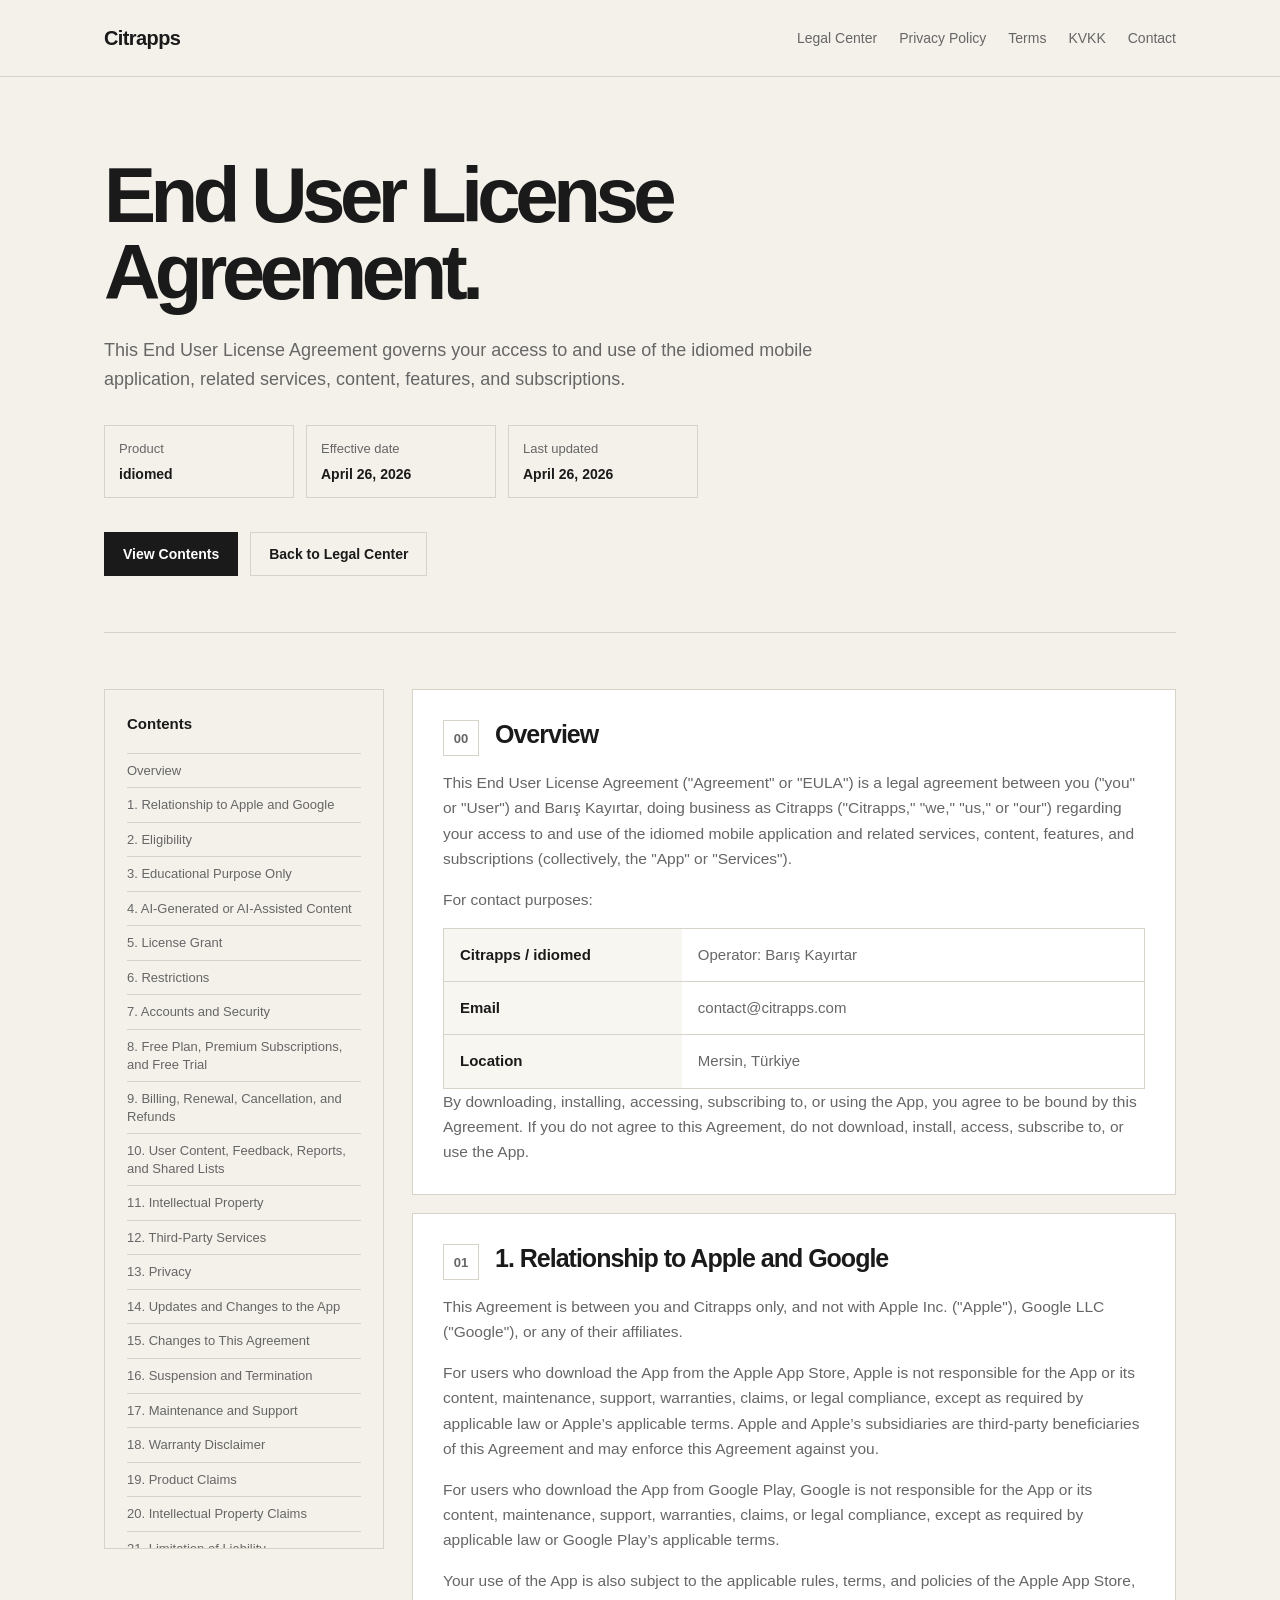
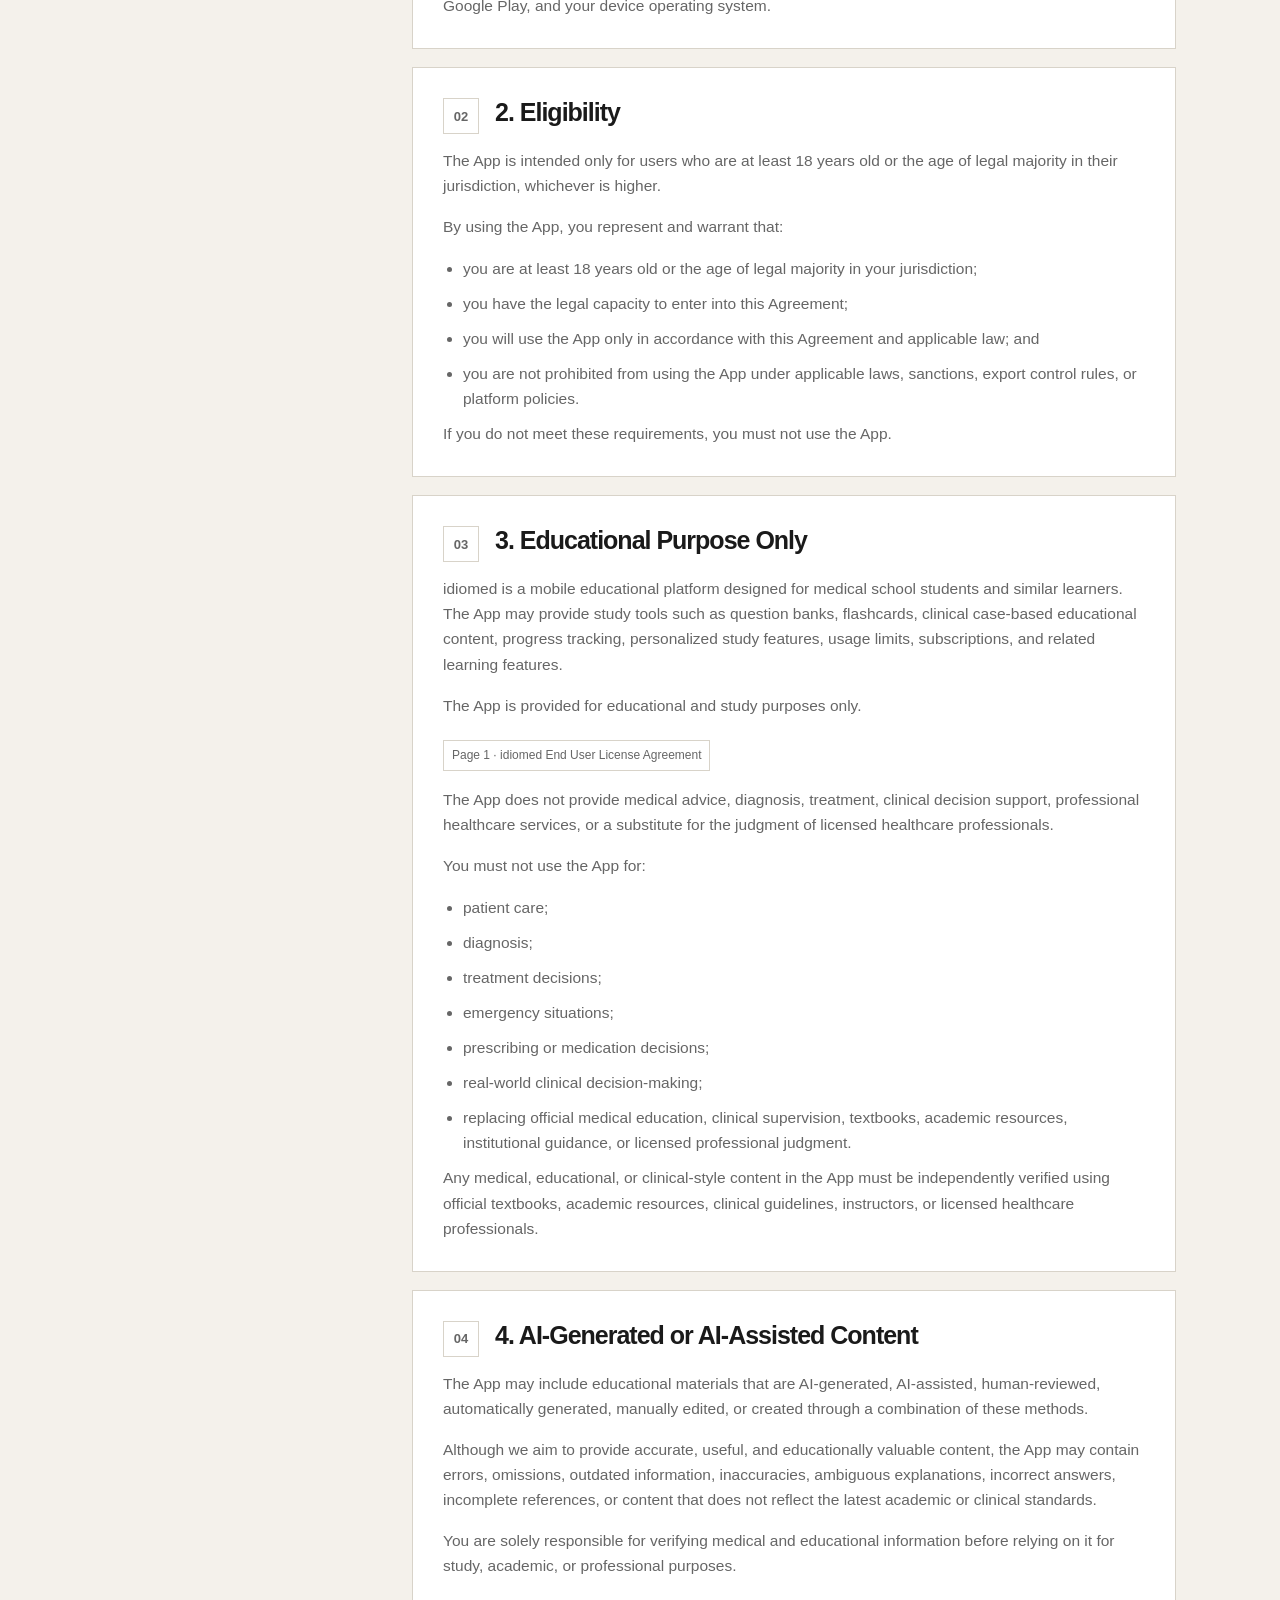
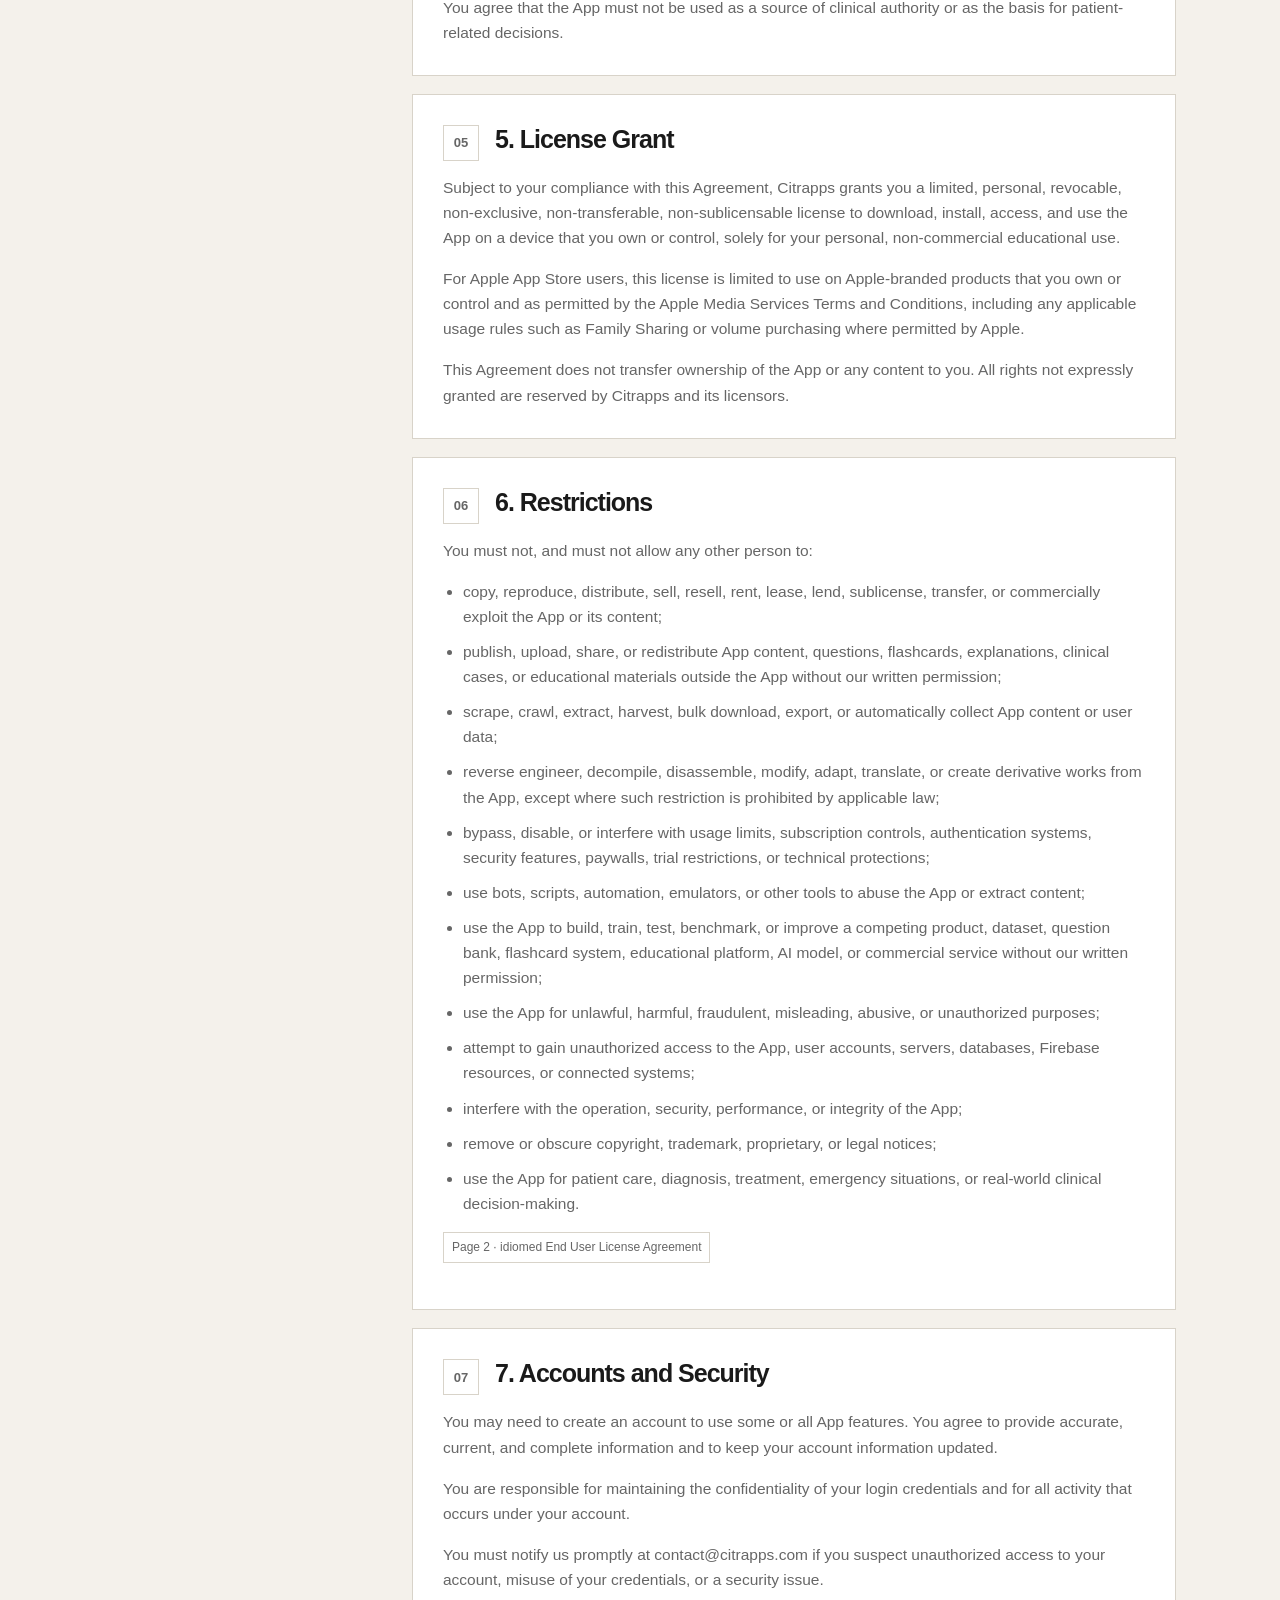
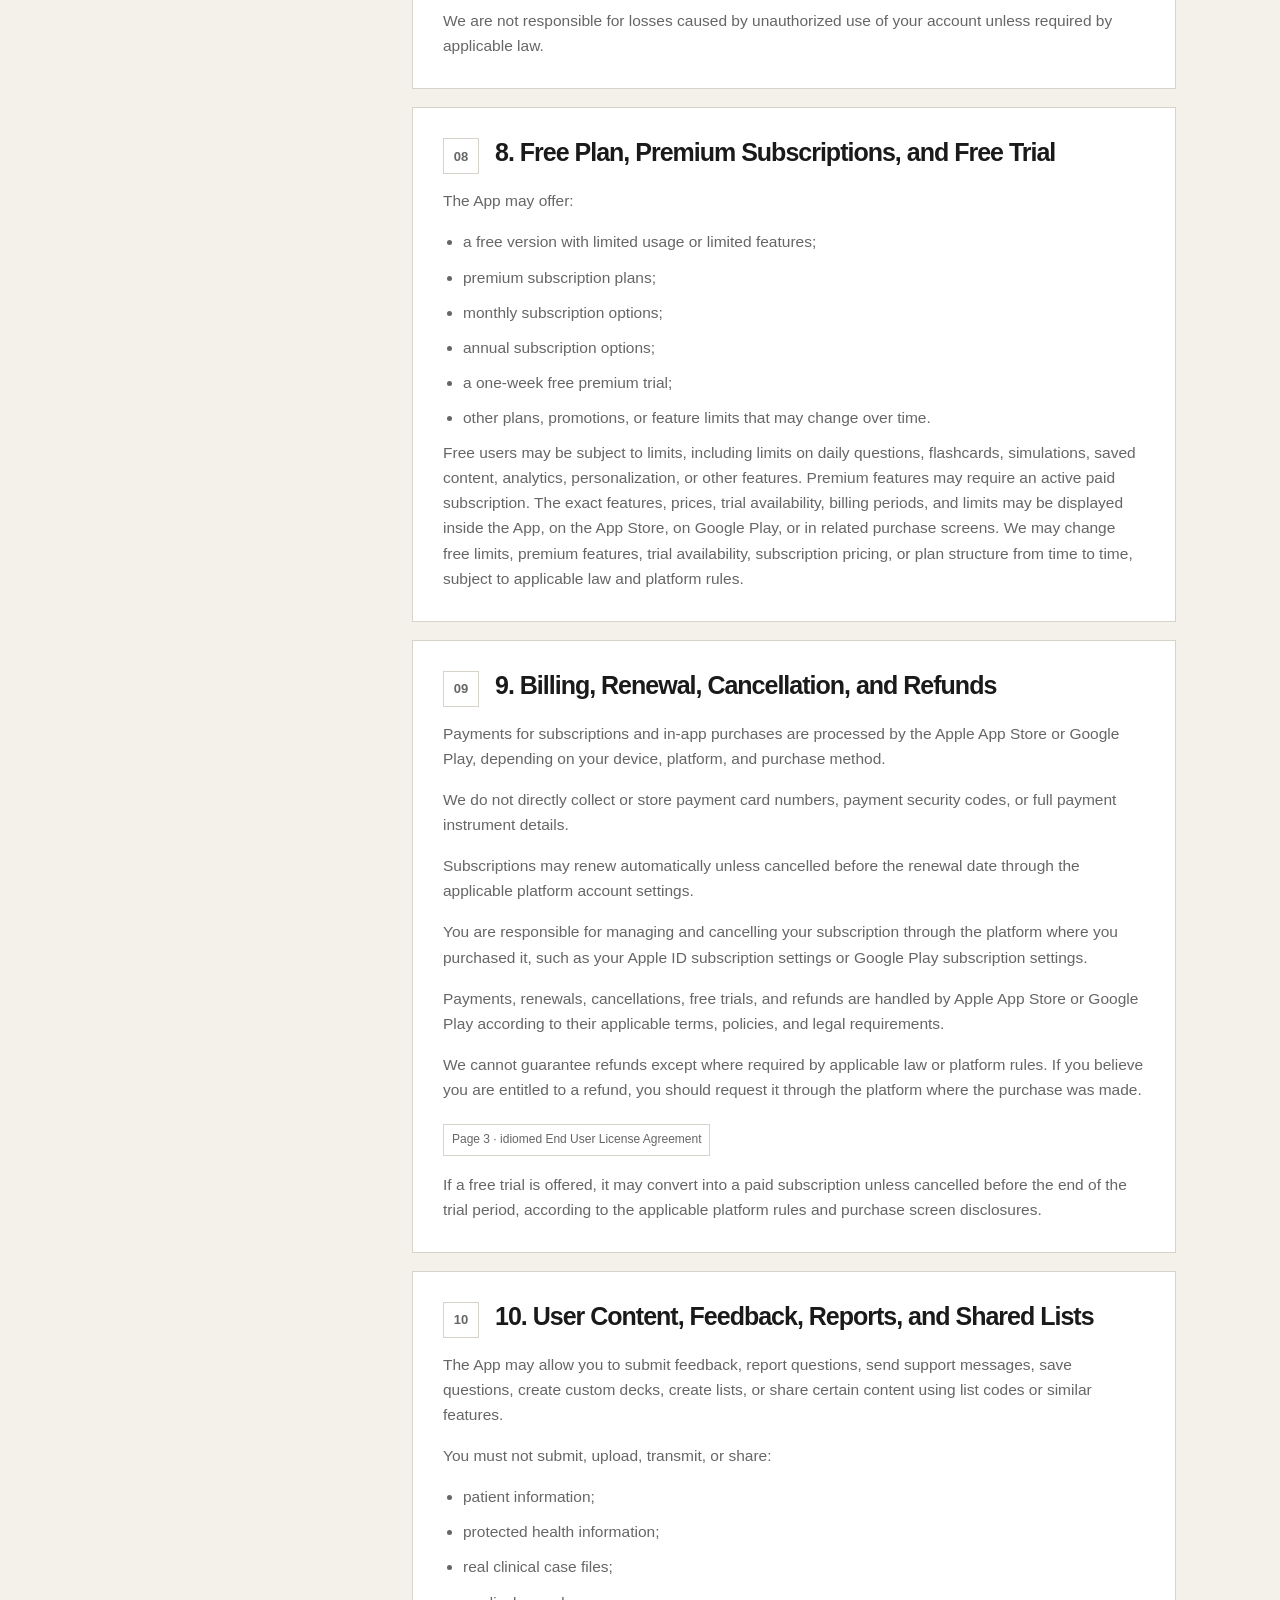
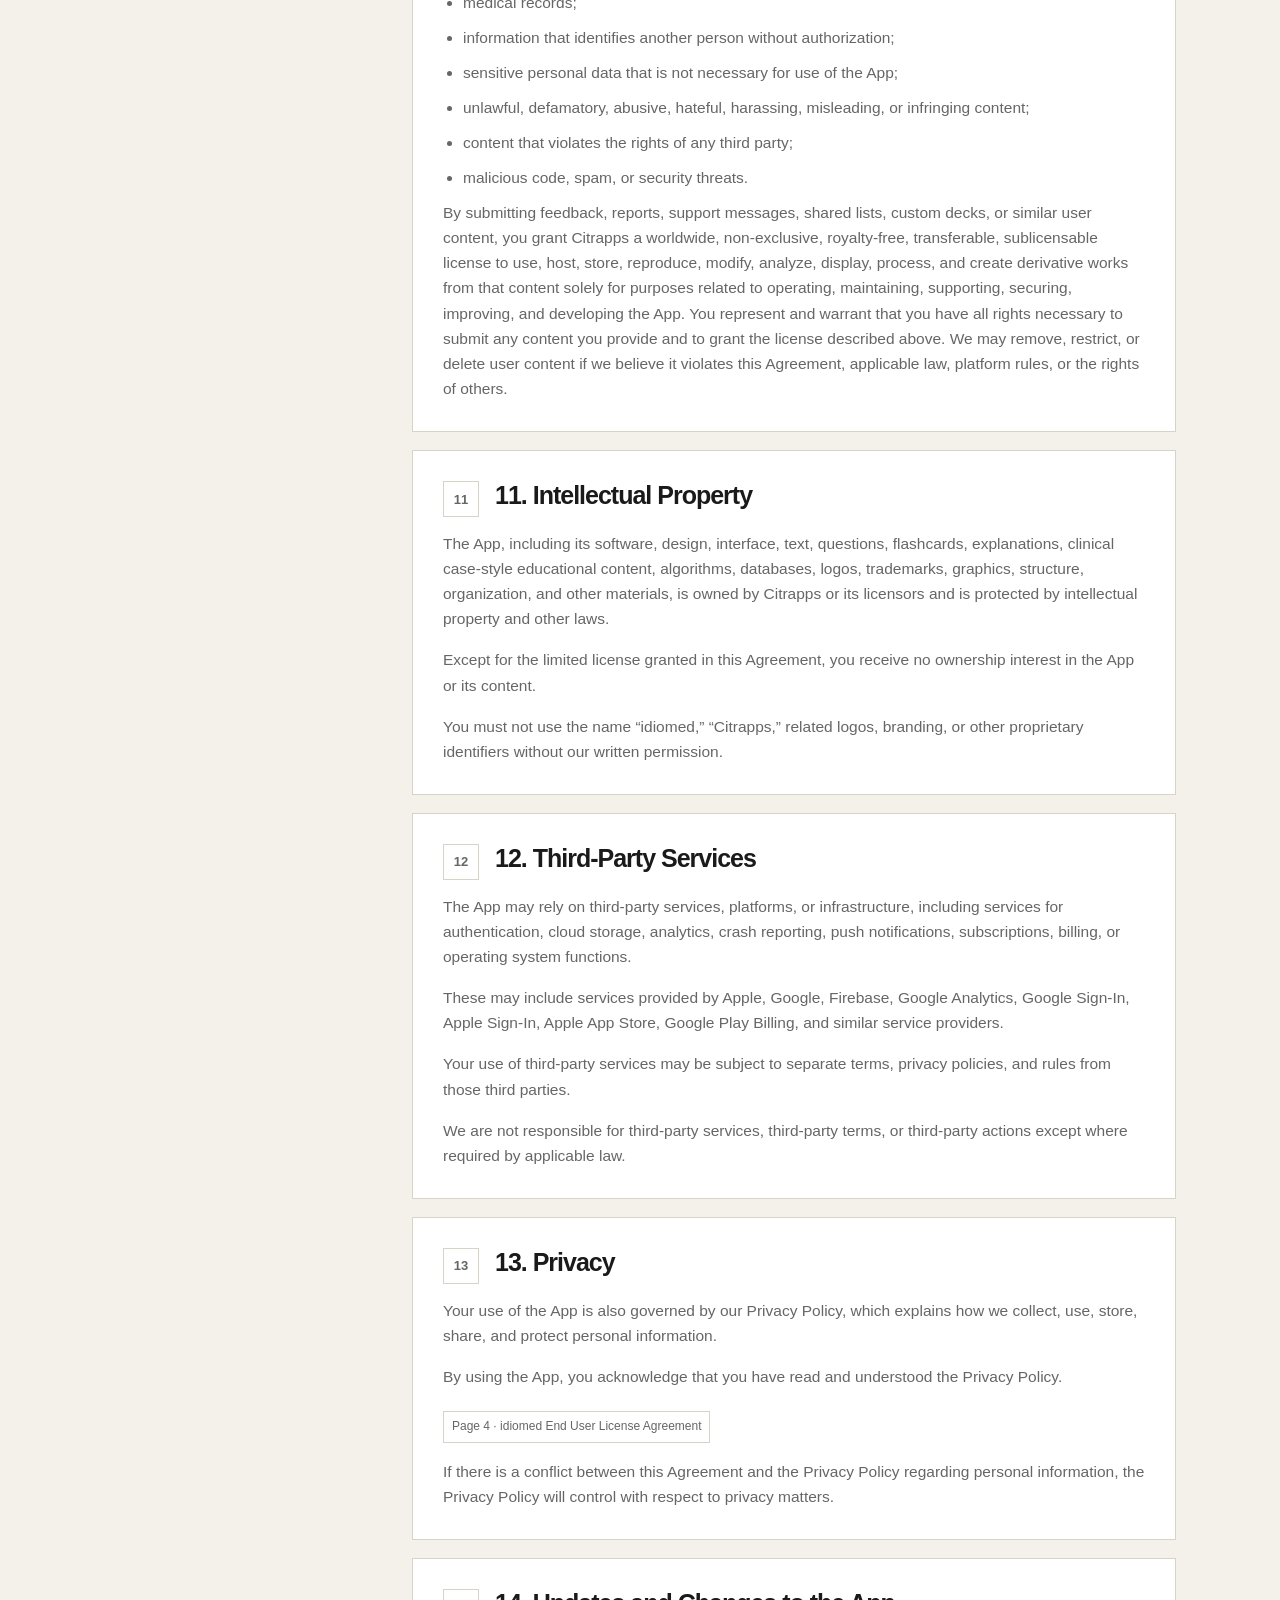
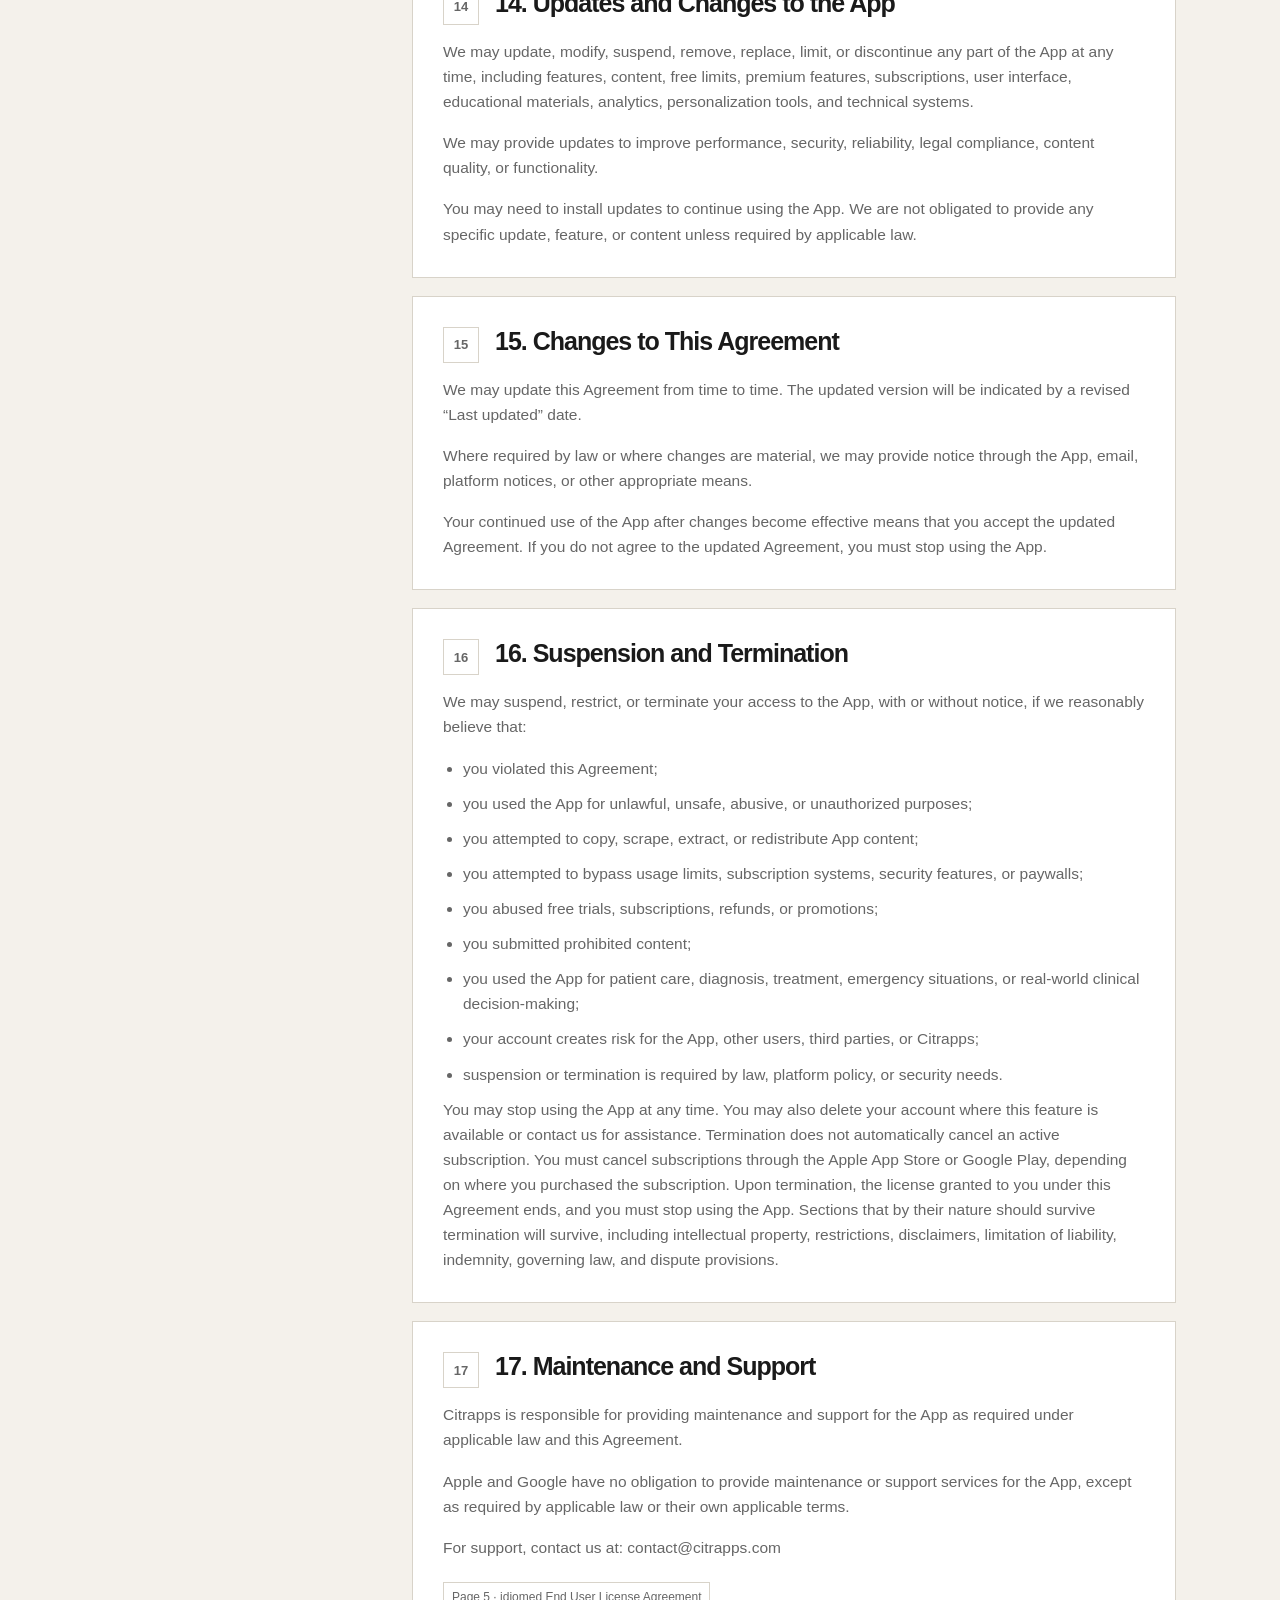
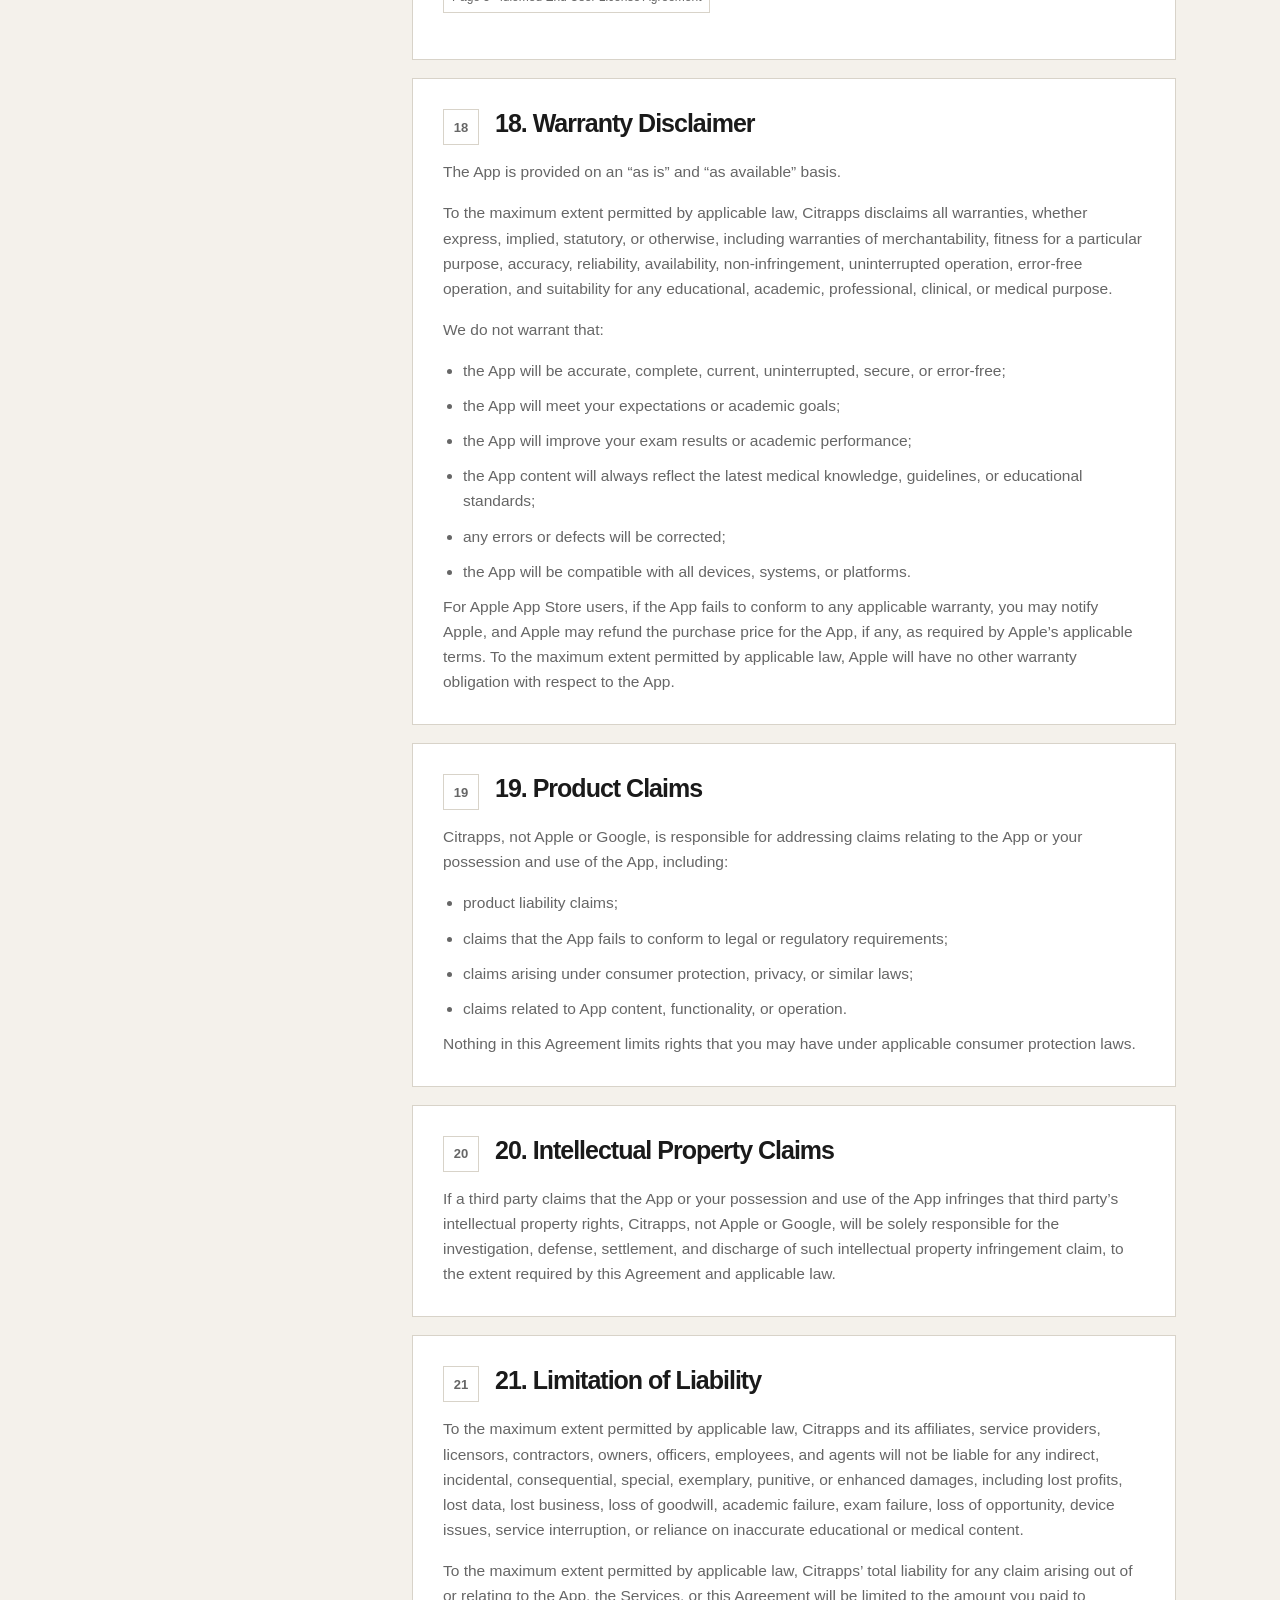
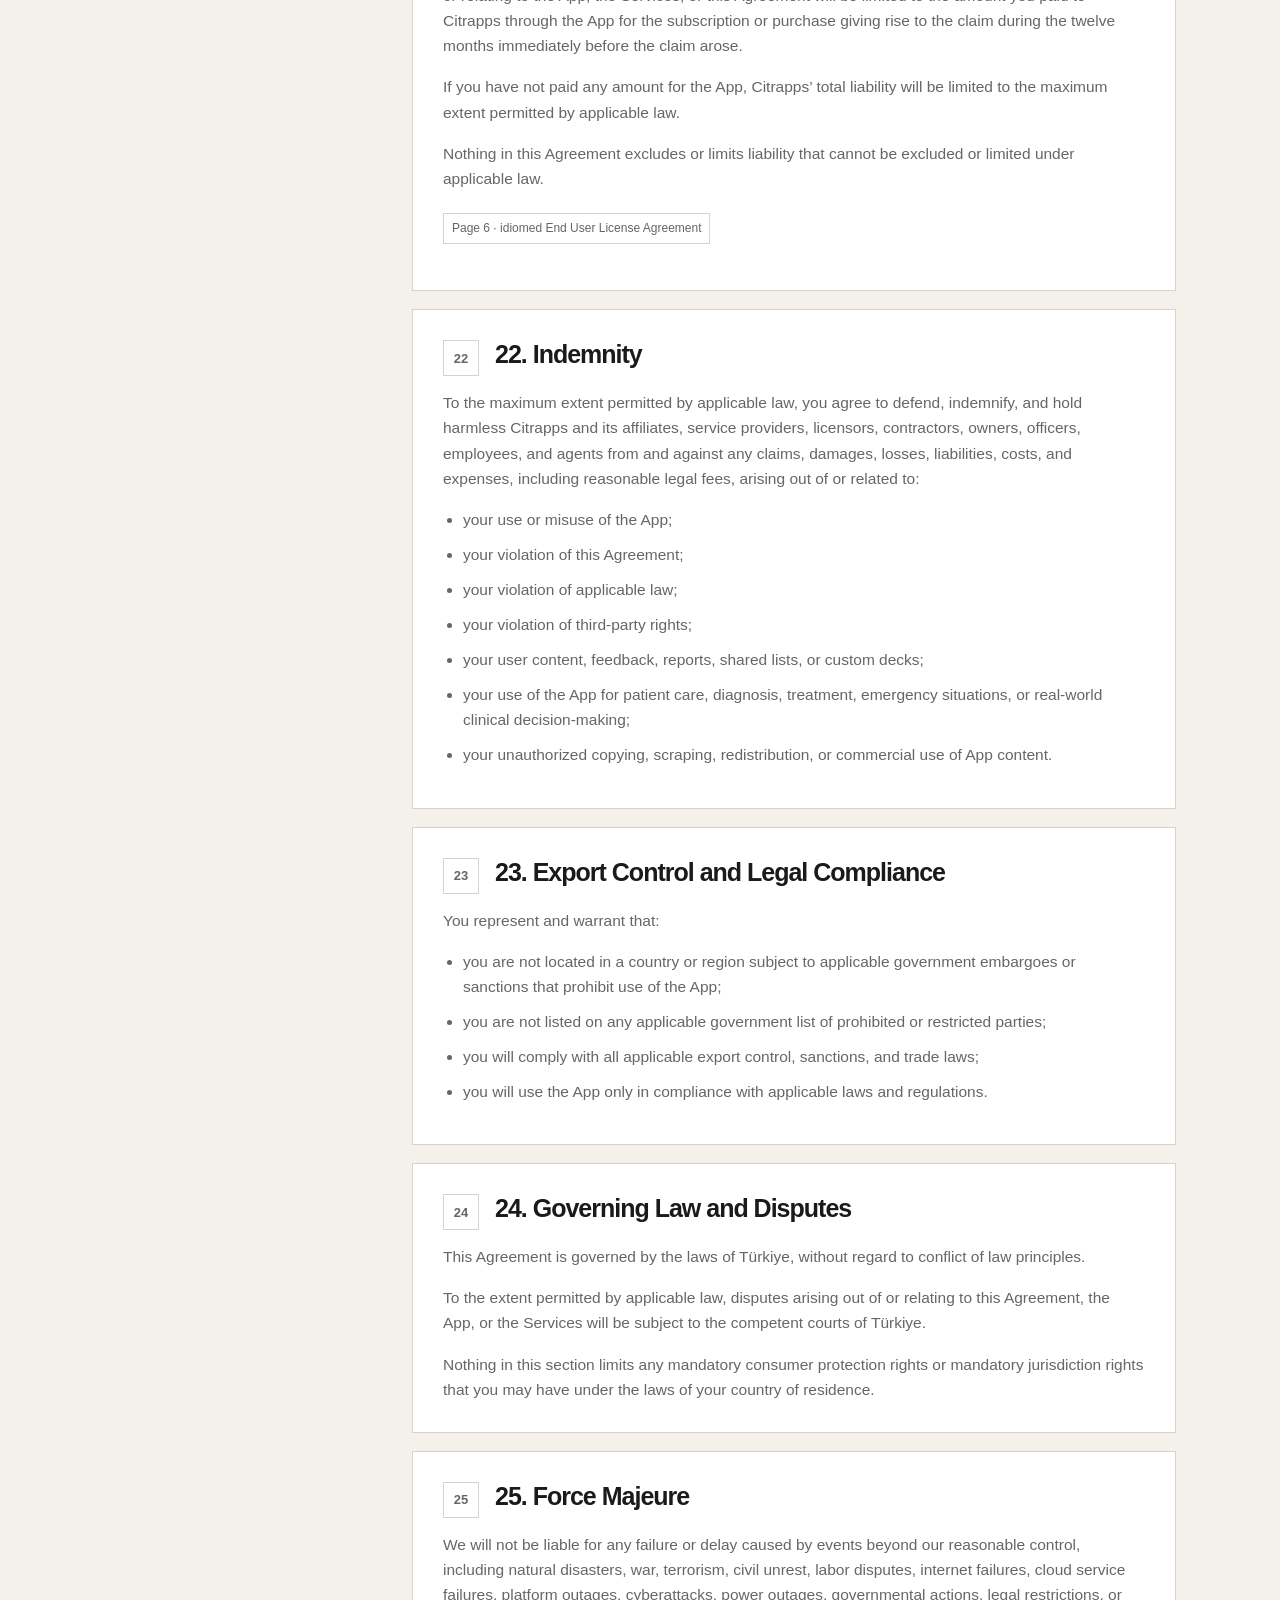
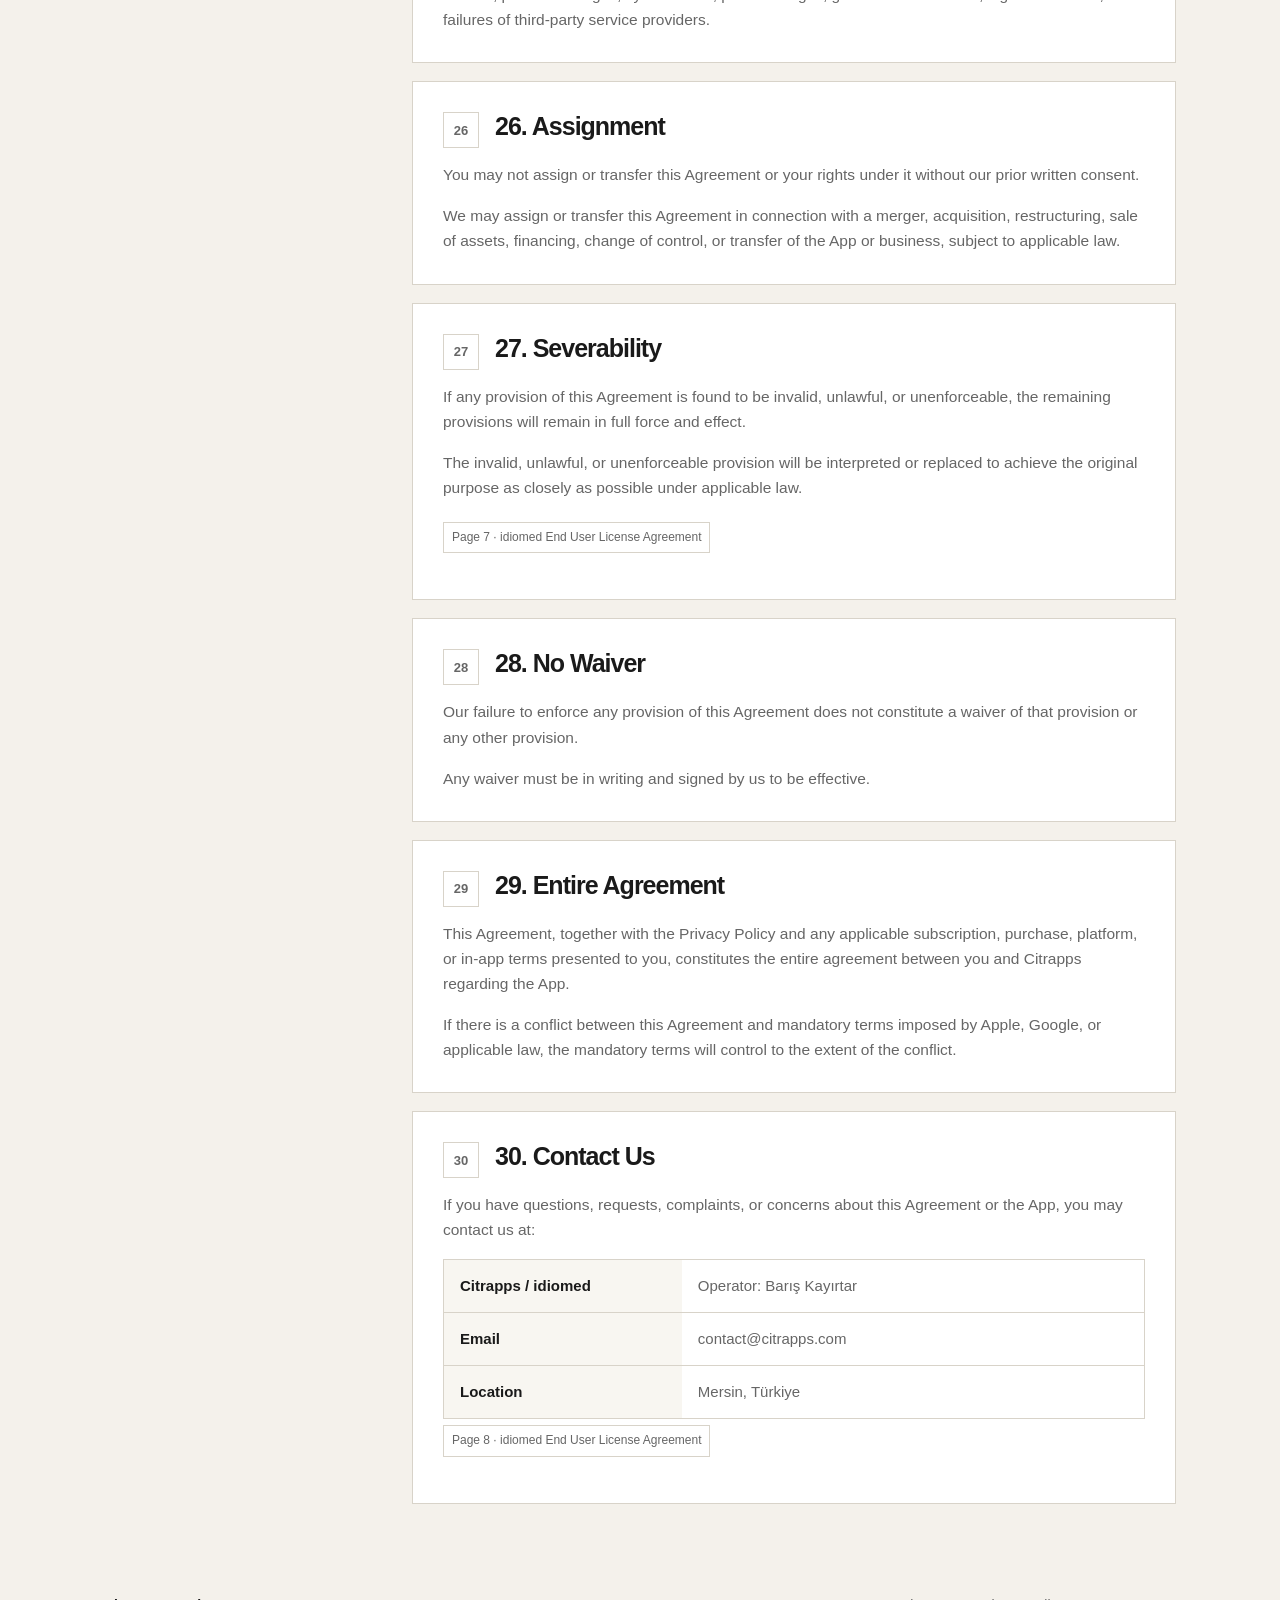
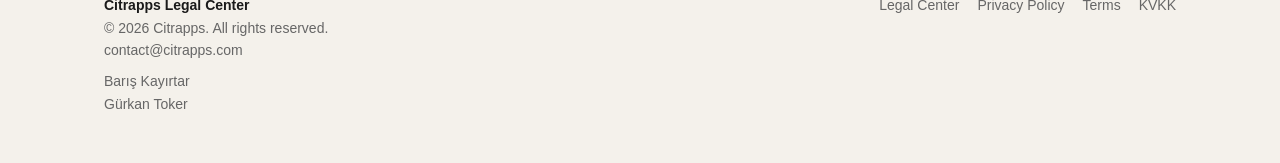
==== commit 7dc9cf31: "Update eula.html" ====
--- a/eula.html
+++ b/eula.html
@@ -1,334 +1,469 @@
 <!DOCTYPE html>
 <html lang="tr">
 <head>
-  <meta charset="UTF-8">
-  <meta name="viewport" content="width=device-width, initial-scale=1.0">
-  <title>EULA | Citrapps</title>
+  <meta charset="UTF-8" />
+  <meta name="viewport" content="width=device-width, initial-scale=1.0" />
+
+  <title>End User License Agreement | idiomed</title>
+  <meta name="description" content="End User License Agreement for the idiomed mobile application by Citrapps." />
+
   <style>
     :root {
-      --bg: #f7f8fb;
-      --paper: #ffffff;
-      --text: #15171c;
-      --muted: #667085;
-      --line: #e5e7eb;
-      --accent: #f97316;
-      --accent-soft: #fff3e8;
-      --soft: #f2f4f7;
-      --ink-soft: #344054;
-      --shadow: 0 18px 50px rgba(15, 23, 42, 0.08);
-    }
-
-    * { box-sizing: border-box; }
-
-    html { scroll-behavior: smooth; }
+      --bg: #f4f1eb;
+      --surface: #ffffff;
+      --text: #1a1a1a;
+      --muted: #666666;
+      --border: #d8d3c9;
+      --accent: #223a63;
+      --max-width: 1120px;
+    }
+
+    * {
+      box-sizing: border-box;
+    }
+
+    html {
+      scroll-behavior: smooth;
+    }
 
     body {
       margin: 0;
-      font-family: Inter, -apple-system, BlinkMacSystemFont, "Segoe UI", Arial, sans-serif;
-      background:
-        radial-gradient(circle at top left, rgba(249, 115, 22, 0.14), transparent 32rem),
-        linear-gradient(180deg, #ffffff 0%, var(--bg) 38%, #f3f5f8 100%);
+      background: var(--bg);
       color: var(--text);
-      line-height: 1.72;
-    }
-
-    a { color: inherit; }
-
-    .page {
-      max-width: 1040px;
+      font-family: -apple-system, BlinkMacSystemFont, "Segoe UI", Arial, sans-serif;
+      line-height: 1.62;
+    }
+
+    a {
+      color: inherit;
+      text-decoration: none;
+    }
+
+    p {
+      margin: 0 0 16px;
+      color: var(--muted);
+      font-size: 15.5px;
+    }
+
+    p:last-child {
+      margin-bottom: 0;
+    }
+
+    .site-header {
+      border-bottom: 1px solid var(--border);
+      background: var(--bg);
+    }
+
+    .header-inner {
+      max-width: var(--max-width);
       margin: 0 auto;
-      padding: 32px 18px 72px;
-    }
-
-    .topbar {
+      padding: 22px 24px;
       display: flex;
       justify-content: space-between;
       align-items: center;
-      gap: 16px;
-      margin-bottom: 28px;
-    }
-
-    .back-link {
-      display: inline-flex;
-      align-items: center;
-      gap: 8px;
-      padding: 10px 14px;
-      border: 1px solid var(--line);
-      border-radius: 999px;
-      background: rgba(255, 255, 255, 0.78);
-      color: #344054;
-      text-decoration: none;
+      gap: 24px;
+    }
+
+    .brand {
+      font-size: 20px;
       font-weight: 700;
+      letter-spacing: -0.03em;
+    }
+
+    .nav {
+      display: flex;
+      flex-wrap: wrap;
+      gap: 22px;
+      color: var(--muted);
       font-size: 14px;
-      box-shadow: 0 8px 24px rgba(15, 23, 42, 0.04);
-    }
-
-    .brand-pill {
-      padding: 8px 12px;
-      border-radius: 999px;
-      background: var(--accent-soft);
-      color: #9a3412;
-      font-size: 13px;
-      font-weight: 800;
-      letter-spacing: 0.02em;
+    }
+
+    .brand:hover,
+    .nav a:hover {
+      color: var(--accent);
+    }
+
+    .main {
+      max-width: var(--max-width);
+      margin: 0 auto;
+      padding: 72px 24px 40px;
     }
 
     .hero {
-      position: relative;
-      overflow: hidden;
-      border: 1px solid var(--line);
-      border-radius: 30px;
-      background: rgba(255, 255, 255, 0.92);
-      box-shadow: var(--shadow);
-      padding: 36px;
-      margin-bottom: 22px;
-    }
-
-    .hero::after {
-      content: "";
-      position: absolute;
-      right: -100px;
-      top: -120px;
-      width: 300px;
-      height: 300px;
-      border-radius: 999px;
-      background: rgba(249, 115, 22, 0.11);
-      pointer-events: none;
-    }
-
-    .eyebrow {
-      display: inline-flex;
-      align-items: center;
-      padding: 7px 11px;
-      border-radius: 999px;
-      background: var(--accent-soft);
-      color: #c2410c;
-      font-size: 12px;
-      font-weight: 900;
-      text-transform: uppercase;
-      letter-spacing: 0.09em;
-      margin-bottom: 16px;
-    }
-
-    h1 {
+      padding: 8px 0 56px;
+      border-bottom: 1px solid var(--border);
+    }
+
+    .hero h1 {
       margin: 0;
-      max-width: 760px;
-      font-size: clamp(34px, 6vw, 56px);
-      line-height: 1.02;
-      letter-spacing: -0.055em;
-      color: #111827;
-    }
-
-    .hero-subtitle {
-      margin: 18px 0 0;
-      max-width: 780px;
-      color: var(--muted);
-      font-size: 17px;
-    }
-
-    .meta-grid {
-      display: grid;
-      grid-template-columns: repeat(2, minmax(0, 1fr));
+      max-width: 860px;
+      font-size: clamp(44px, 7vw, 78px);
+      line-height: 0.98;
+      letter-spacing: -0.07em;
+      font-weight: 750;
+    }
+
+    .hero p {
+      margin: 26px 0 0;
+      max-width: 740px;
+      font-size: 18px;
+      color: var(--muted);
+    }
+
+    .meta-row {
+      display: flex;
+      flex-wrap: wrap;
       gap: 12px;
-      margin-top: 24px;
-    }
-
-    .meta-card {
-      border: 1px solid var(--line);
-      border-radius: 18px;
-      background: #ffffff;
-      padding: 14px 16px;
+      margin-top: 30px;
+    }
+
+    .meta-box {
+      border: 1px solid var(--border);
+      background: transparent;
+      padding: 12px 14px;
+      min-width: 190px;
     }
 
     .meta-label {
       display: block;
-      color: var(--muted);
-      font-size: 12px;
-      font-weight: 800;
-      text-transform: uppercase;
-      letter-spacing: 0.08em;
+      font-size: 13px;
+      color: var(--muted);
       margin-bottom: 4px;
     }
 
     .meta-value {
       display: block;
-      color: #1d2939;
-      font-weight: 800;
-      overflow-wrap: anywhere;
-    }
-
-    .content-grid {
-      display: grid;
-      grid-template-columns: 260px minmax(0, 1fr);
-      gap: 22px;
-      align-items: start;
-    }
-
-    .toc {
-      position: sticky;
-      top: 18px;
-      border: 1px solid var(--line);
-      border-radius: 22px;
-      background: rgba(255, 255, 255, 0.88);
-      box-shadow: 0 12px 36px rgba(15, 23, 42, 0.05);
-      padding: 18px;
-      max-height: calc(100vh - 36px);
-      overflow: auto;
-    }
-
-    .toc-title {
-      margin: 0 0 12px;
-      color: #1d2939;
+      color: var(--text);
+      font-weight: 650;
       font-size: 14px;
-      font-weight: 900;
-      letter-spacing: 0.02em;
-    }
-
-    .toc a {
-      display: block;
-      padding: 7px 0;
-      color: #667085;
-      text-decoration: none;
-      font-size: 13px;
-      line-height: 1.35;
-      border-bottom: 1px solid rgba(229, 231, 235, 0.7);
-    }
-
-    .toc a:hover { color: var(--accent); }
-
-    .document { min-width: 0; }
-
-    .intro-section,
-    .section {
-      position: relative;
-      border: 1px solid var(--line);
-      border-radius: 24px;
-      background: var(--paper);
-      padding: 30px;
-      box-shadow: 0 14px 36px rgba(15, 23, 42, 0.055);
-      margin-bottom: 18px;
-    }
-
-    .section-number {
+    }
+
+    .hero-actions {
+      display: flex;
+      flex-wrap: wrap;
+      gap: 12px;
+      margin-top: 34px;
+    }
+
+    .button {
       display: inline-flex;
       align-items: center;
       justify-content: center;
-      width: 38px;
-      height: 38px;
-      border-radius: 14px;
-      background: var(--accent-soft);
-      color: #c2410c;
-      font-weight: 900;
+      min-height: 44px;
+      padding: 0 18px;
+      border: 1px solid var(--text);
+      background: var(--text);
+      color: #ffffff;
       font-size: 14px;
-      margin-bottom: 12px;
-    }
-
-    h2 {
-      margin: 0 0 14px;
-      font-size: 24px;
-      line-height: 1.25;
-      letter-spacing: -0.025em;
-      color: #111827;
-    }
-
-    p {
-      margin: 0 0 13px;
-      color: #344054;
-      font-size: 15.5px;
-    }
-
-    .list-line {
-      margin: 8px 0;
-      padding: 11px 14px;
-      border: 1px solid #eaecf0;
-      border-radius: 15px;
-      background: #fcfcfd;
-      color: #344054;
+      font-weight: 600;
+    }
+
+    .button.secondary {
+      background: transparent;
+      color: var(--text);
+      border-color: var(--border);
+    }
+
+    .button:hover {
+      background: var(--accent);
+      border-color: var(--accent);
+      color: #ffffff;
+    }
+
+    .button.secondary:hover {
+      background: var(--surface);
+      border-color: var(--text);
+      color: var(--text);
+    }
+
+    .content-layout {
+      display: grid;
+      grid-template-columns: 280px minmax(0, 1fr);
+      gap: 28px;
+      padding-top: 56px;
+    }
+
+    .toc {
+      position: sticky;
+      top: 20px;
+      align-self: start;
+      border: 1px solid var(--border);
+      background: transparent;
+      padding: 22px;
+      max-height: calc(100vh - 40px);
+      overflow: auto;
+    }
+
+    .toc-title {
+      margin: 0 0 16px;
+      color: var(--text);
       font-size: 15px;
-      overflow-wrap: anywhere;
-    }
-
-    .info-line {
-      display: inline-flex;
-      width: fit-content;
-      max-width: 100%;
-      margin: 5px 8px 8px 0;
-      padding: 8px 11px;
-      border-radius: 999px;
-      border: 1px solid var(--line);
-      background: #ffffff;
-      color: #344054;
-      font-size: 14px;
       font-weight: 700;
-      overflow-wrap: anywhere;
-    }
-
-    .repeat-marker,
-    .page-chip {
+    }
+
+    .toc a {
+      display: block;
+      padding: 8px 0;
+      color: var(--muted);
+      font-size: 13px;
+      line-height: 1.35;
+      border-top: 1px solid var(--border);
+    }
+
+    .toc a:hover {
+      color: var(--accent);
+    }
+
+    .document {
+      min-width: 0;
+    }
+
+    .section {
+      border: 1px solid var(--border);
+      background: var(--surface);
+      padding: 30px;
+      margin-bottom: 18px;
+    }
+
+    .section-header {
+      display: flex;
+      align-items: flex-start;
+      gap: 16px;
+      margin-bottom: 14px;
+    }
+
+    .section-number {
+      flex: 0 0 auto;
+      width: 36px;
+      height: 36px;
+      border: 1px solid var(--border);
       display: inline-flex;
       align-items: center;
-      width: fit-content;
-      margin: 10px 8px 10px 0;
-      padding: 6px 10px;
-      border-radius: 999px;
+      justify-content: center;
+      color: var(--muted);
+      font-size: 13px;
+      font-weight: 700;
+    }
+
+    h2 {
+      margin: 0;
+      color: var(--text);
+      font-size: 25px;
+      line-height: 1.15;
+      letter-spacing: -0.04em;
+    }
+
+    .policy-list {
+      margin: 8px 0 0;
+      padding-left: 20px;
+      color: var(--muted);
+      font-size: 15.5px;
+    }
+
+    .policy-list li {
+      margin-bottom: 10px;
+    }
+
+    .page-marker {
+      display: inline-block;
+      margin: 6px 0 16px;
+      padding: 5px 8px;
+      border: 1px solid var(--border);
+      color: var(--muted);
       font-size: 12px;
-      font-weight: 800;
-      letter-spacing: 0.02em;
-    }
-
-    .repeat-marker {
-      background: #f2f4f7;
-      color: #667085;
-    }
-
-    .page-chip {
-      background: var(--accent-soft);
-      color: #c2410c;
-    }
-
-    .footer-note {
-      margin-top: 28px;
-      text-align: center;
-      color: #98a2b3;
-      font-size: 13px;
-    }
-
-    @media (max-width: 820px) {
-      .hero { padding: 26px; border-radius: 24px; }
-      .meta-grid { grid-template-columns: 1fr; }
-      .content-grid { grid-template-columns: 1fr; }
-      .toc { position: static; max-height: none; }
-      .intro-section, .section { padding: 22px; }
-      .topbar { align-items: flex-start; }
+      background: transparent;
+    }
+
+    .info-table {
+      width: 100%;
+      border-collapse: collapse;
+      margin-top: 16px;
+      border: 1px solid var(--border);
+      font-size: 15px;
+    }
+
+    .info-table th,
+    .info-table td {
+      text-align: left;
+      vertical-align: top;
+      padding: 14px 16px;
+      border-bottom: 1px solid var(--border);
+      color: var(--muted);
+    }
+
+    .info-table th {
+      width: 34%;
+      color: var(--text);
+      font-weight: 650;
+      background: #f8f6f1;
+    }
+
+    .info-table tr:last-child th,
+    .info-table tr:last-child td {
+      border-bottom: none;
+    }
+
+    .footer {
+      max-width: var(--max-width);
+      margin: 0 auto;
+      padding: 32px 24px 48px;
+      display: flex;
+      justify-content: space-between;
+      gap: 24px;
+      color: var(--muted);
+      font-size: 14px;
+    }
+
+    .footer-left strong {
+      color: var(--text);
+    }
+
+    .footer-names {
+      margin-top: 8px;
+      color: var(--muted);
+    }
+
+    .footer-links {
+      display: flex;
+      flex-wrap: wrap;
+      gap: 18px;
+      justify-content: flex-end;
+    }
+
+    .footer a:hover {
+      color: var(--text);
+    }
+
+    @media (max-width: 900px) {
+      .header-inner {
+        flex-direction: column;
+        align-items: flex-start;
+      }
+
+      .content-layout {
+        grid-template-columns: 1fr;
+      }
+
+      .toc {
+        position: static;
+        max-height: none;
+      }
+
+      .footer {
+        flex-direction: column;
+      }
+
+      .footer-links {
+        justify-content: flex-start;
+      }
+    }
+
+    @media (max-width: 560px) {
+      .main,
+      .header-inner,
+      .footer {
+        padding-left: 18px;
+        padding-right: 18px;
+      }
+
+      .hero {
+        padding-bottom: 48px;
+      }
+
+      .hero h1 {
+        font-size: 46px;
+      }
+
+      .hero p {
+        font-size: 16px;
+      }
+
+      .hero-actions {
+        flex-direction: column;
+      }
+
+      .button {
+        width: 100%;
+      }
+
+      .section {
+        padding: 22px;
+      }
+
+      .section-header {
+        flex-direction: column;
+      }
+
+      .info-table th,
+      .info-table td {
+        display: block;
+        width: 100%;
+      }
+
+      .info-table th {
+        border-bottom: none;
+        padding-bottom: 4px;
+      }
+
+      .info-table td {
+        padding-top: 4px;
+      }
     }
   </style>
 </head>
+
 <body>
-  <main class="page">
-    <div class="topbar">
-      <a class="back-link" href="index.html">← Legal Documents</a>
-      <div class="brand-pill">Citrapps</div>
+  <header class="site-header">
+    <div class="header-inner">
+      <a class="brand" href="https://citrapps.com/">Citrapps</a>
+
+      <nav class="nav" aria-label="Main navigation">
+        <a href="https://legal.citrapps.com/">Legal Center</a>
+        <a href="privacy.html">Privacy Policy</a>
+        <a href="terms.html">Terms</a>
+        <a href="kvkk.html">KVKK</a>
+        <a href="mailto:contact@citrapps.com">Contact</a>
+      </nav>
     </div>
-
-    <header class="hero">
-      <div class="eyebrow">idiomed End User License Agreement</div>
-      <h1>idiomed End User License Agreement</h1>
-      <p class="hero-subtitle">Effective date: April 26, 2026</p>
-      <div class="meta-grid">
-        <div class="meta-card">
-          <span class="meta-label">Document</span>
-          <span class="meta-value">idiomed End User License Agreement</span>
+  </header>
+
+  <main class="main">
+    <section class="hero">
+      <h1>End User License Agreement.</h1>
+
+      <p>
+        This End User License Agreement governs your access to and use of the
+        idiomed mobile application, related services, content, features, and
+        subscriptions.
+      </p>
+
+      <div class="meta-row">
+        <div class="meta-box">
+          <span class="meta-label">Product</span>
+          <span class="meta-value">idiomed</span>
         </div>
-        <div class="meta-card">
-          <span class="meta-label">Effective / Updated</span>
-          <span class="meta-value">Effective date: April 26, 2026   |   Last updated: April 26, 2026</span>
+
+        <div class="meta-box">
+          <span class="meta-label">Effective date</span>
+          <span class="meta-value">April 26, 2026</span>
+        </div>
+
+        <div class="meta-box">
+          <span class="meta-label">Last updated</span>
+          <span class="meta-value">April 26, 2026</span>
         </div>
       </div>
-    </header>
-
-    <div class="content-grid">
+
+      <div class="hero-actions">
+        <a class="button" href="#contents">View Contents</a>
+        <a class="button secondary" href="https://legal.citrapps.com/">Back to Legal Center</a>
+      </div>
+    </section>
+
+    <div class="content-layout" id="contents">
       <aside class="toc" aria-label="Table of contents">
         <p class="toc-title">Contents</p>
+        <a href="#overview">Overview</a>
         <a href="#1-relationship-to-apple-and-google">1. Relationship to Apple and Google</a>
         <a href="#2-eligibility">2. Eligibility</a>
         <a href="#3-educational-purpose-only">3. Educational Purpose Only</a>
@@ -362,327 +497,462 @@
       </aside>
 
       <article class="document">
-        <section class="intro-section">
-          <div class="section-number">00</div>
-          <h2>Overview</h2>
-          <p>This End User License Agreement (&quot;Agreement&quot; or &quot;EULA&quot;) is a legal agreement between you (&quot;you&quot; or &quot;User&quot;) and Barış Kayırtar, doing business as Citrapps (&quot;Citrapps,&quot; &quot;we,&quot; &quot;us,&quot; or &quot;our&quot;) regarding your access to and use of the idiomed mobile application and related services, content, features, and subscriptions (collectively, the &quot;App&quot; or &quot;Services&quot;).</p>
-<div class="info-line">For contact purposes:</div>
-<div class="repeat-marker">Citrapps / idiomed</div>
-<div class="info-line">Operator: Barış Kayırtar</div>
-<div class="info-line">Email: contact@citrapps.com</div>
-<div class="info-line">Location: Mersin, Türkiye</div>
-<p>By downloading, installing, accessing, subscribing to, or using the App, you agree to be bound by this Agreement. If you do not agree to this Agreement, do not download, install, access, subscribe to, or use the App.</p>
+        <section class="section" id="overview">
+          <div class="section-header">
+            <div class="section-number">00</div>
+            <h2>Overview</h2>
+          </div>
+          <p>This End User License Agreement ("Agreement" or "EULA") is a legal agreement between you ("you" or "User") and Barış Kayırtar, doing business as Citrapps ("Citrapps," "we," "us," or "our") regarding your access to and use of the idiomed mobile application and related services, content, features, and subscriptions (collectively, the "App" or "Services").</p>
+          <p>For contact purposes:</p>
+
+          <table class="info-table">
+            <tbody>
+              <tr>
+                <th>Citrapps / idiomed</th>
+                <td>Operator: Barış Kayırtar</td>
+              </tr>
+              <tr>
+                <th>Email</th>
+                <td>contact@citrapps.com</td>
+              </tr>
+              <tr>
+                <th>Location</th>
+                <td>Mersin, Türkiye</td>
+              </tr>
+            </tbody>
+          </table>
+
+          <p>By downloading, installing, accessing, subscribing to, or using the App, you agree to be bound by this Agreement. If you do not agree to this Agreement, do not download, install, access, subscribe to, or use the App.</p>
         </section>
 
         <section class="section" id="1-relationship-to-apple-and-google">
-  <div class="section-number">1</div>
-  <h2>1. Relationship to Apple and Google</h2>
-  <p>This Agreement is between you and Citrapps only, and not with Apple Inc. (&quot;Apple&quot;), Google LLC (&quot;Google&quot;), or any of their affiliates.</p>
-<p>For users who download the App from the Apple App Store, Apple is not responsible for the App or its content, maintenance, support, warranties, claims, or legal compliance, except as required by applicable law or Apple’s applicable terms. Apple and Apple’s subsidiaries are third-party beneficiaries of this Agreement and may enforce this Agreement against you.</p>
-<p>For users who download the App from Google Play, Google is not responsible for the App or its content, maintenance, support, warranties, claims, or legal compliance, except as required by applicable law or Google Play’s applicable terms.</p>
-<p>Your use of the App is also subject to the applicable rules, terms, and policies of the Apple App Store, Google Play, and your device operating system.</p>
-</section>
-<section class="section" id="2-eligibility">
-  <div class="section-number">2</div>
-  <h2>2. Eligibility</h2>
-  <p>The App is intended only for users who are at least 18 years old or the age of legal majority in their jurisdiction, whichever is higher.</p>
-<p>By using the App, you represent and warrant that:</p>
-<div class="list-line">1. you are at least 18 years old or the age of legal majority in your jurisdiction;</div>
-<div class="list-line">2. you have the legal capacity to enter into this Agreement;</div>
-<div class="list-line">3. you will use the App only in accordance with this Agreement and applicable law; and</div>
-<div class="list-line">4. you are not prohibited from using the App under applicable laws, sanctions, export control rules, or platform policies.</div>
-<p>If you do not meet these requirements, you must not use the App.</p>
-</section>
-<section class="section" id="3-educational-purpose-only">
-  <div class="section-number">3</div>
-  <h2>3. Educational Purpose Only</h2>
-  <p>idiomed is a mobile educational platform designed for medical school students and similar learners. The App may provide study tools such as question banks, flashcards, clinical case-based educational content, progress tracking, personalized study features, usage limits, subscriptions, and related learning features.</p>
-<p>The App is provided for educational and study purposes only.</p>
-<div class="repeat-marker">Citrapps / idiomed</div>
-<div class="page-chip">Page 1</div>
-<div class="repeat-marker">idiomed End User License Agreement</div>
-<div class="repeat-marker">Effective date: April 26, 2026</div>
-<p>The App does not provide medical advice, diagnosis, treatment, clinical decision support, professional healthcare services, or a substitute for the judgment of licensed healthcare professionals.</p>
-<p>You must not use the App for:</p>
-<div class="list-line">1. patient care;</div>
-<div class="list-line">2. diagnosis;</div>
-<div class="list-line">3. treatment decisions;</div>
-<div class="list-line">4. emergency situations;</div>
-<div class="list-line">5. prescribing or medication decisions;</div>
-<div class="list-line">6. real-world clinical decision-making;</div>
-<div class="list-line">7. replacing official medical education, clinical supervision, textbooks, academic resources, institutional guidance, or licensed professional judgment.</div>
-<p>Any medical, educational, or clinical-style content in the App must be independently verified using official textbooks, academic resources, clinical guidelines, instructors, or licensed healthcare professionals.</p>
-</section>
-<section class="section" id="4-ai-generated-or-ai-assisted-content">
-  <div class="section-number">4</div>
-  <h2>4. AI-Generated or AI-Assisted Content</h2>
-  <p>The App may include educational materials that are AI-generated, AI-assisted, human-reviewed, automatically generated, manually edited, or created through a combination of these methods.</p>
-<p>Although we aim to provide accurate, useful, and educationally valuable content, the App may contain errors, omissions, outdated information, inaccuracies, ambiguous explanations, incorrect answers, incomplete references, or content that does not reflect the latest academic or clinical standards.</p>
-<p>You are solely responsible for verifying medical and educational information before relying on it for study, academic, or professional purposes.</p>
-<p>You agree that the App must not be used as a source of clinical authority or as the basis for patient-related decisions.</p>
-</section>
-<section class="section" id="5-license-grant">
-  <div class="section-number">5</div>
-  <h2>5. License Grant</h2>
-  <p>Subject to your compliance with this Agreement, Citrapps grants you a limited, personal, revocable, non-exclusive, non-transferable, non-sublicensable license to download, install, access, and use the App on a device that you own or control, solely for your personal, non-commercial educational use.</p>
-<p>For Apple App Store users, this license is limited to use on Apple-branded products that you own or control and as permitted by the Apple Media Services Terms and Conditions, including any applicable usage rules such as Family Sharing or volume purchasing where permitted by Apple.</p>
-<p>This Agreement does not transfer ownership of the App or any content to you. All rights not expressly granted are reserved by Citrapps and its licensors.</p>
-</section>
-<section class="section" id="6-restrictions">
-  <div class="section-number">6</div>
-  <h2>6. Restrictions</h2>
-  <p>You must not, and must not allow any other person to:</p>
-<div class="list-line">1. copy, reproduce, distribute, sell, resell, rent, lease, lend, sublicense, transfer, or commercially exploit the App or its content;</div>
-<div class="list-line">2. publish, upload, share, or redistribute App content, questions, flashcards, explanations, clinical cases, or educational materials outside the App without our written permission;</div>
-<div class="list-line">3. scrape, crawl, extract, harvest, bulk download, export, or automatically collect App content or user data;</div>
-<div class="list-line">4. reverse engineer, decompile, disassemble, modify, adapt, translate, or create derivative works from the App, except where such restriction is prohibited by applicable law;</div>
-<div class="list-line">5. bypass, disable, or interfere with usage limits, subscription controls, authentication systems, security features, paywalls, trial restrictions, or technical protections;</div>
-<div class="list-line">6. use bots, scripts, automation, emulators, or other tools to abuse the App or extract content;</div>
-<div class="repeat-marker">Citrapps / idiomed</div>
-<div class="page-chip">Page 2</div>
-<div class="repeat-marker">idiomed End User License Agreement</div>
-<div class="repeat-marker">Effective date: April 26, 2026</div>
-<div class="list-line">7. use the App to build, train, test, benchmark, or improve a competing product, dataset, question bank, flashcard system, educational platform, AI model, or commercial service without our written permission;</div>
-<div class="list-line">8. use the App for unlawful, harmful, fraudulent, misleading, abusive, or unauthorized purposes;</div>
-<div class="list-line">9. attempt to gain unauthorized access to the App, user accounts, servers, databases, Firebase resources, or connected systems;</div>
-<div class="list-line">10. interfere with the operation, security, performance, or integrity of the App;</div>
-<div class="list-line">11. remove or obscure copyright, trademark, proprietary, or legal notices;</div>
-<div class="list-line">12. use the App for patient care, diagnosis, treatment, emergency situations, or real-world clinical decision-making.</div>
-</section>
-<section class="section" id="7-accounts-and-security">
-  <div class="section-number">7</div>
-  <h2>7. Accounts and Security</h2>
-  <p>You may need to create an account to use some or all App features. You agree to provide accurate, current, and complete information and to keep your account information updated.</p>
-<p>You are responsible for maintaining the confidentiality of your login credentials and for all activity that occurs under your account.</p>
-<p>You must notify us promptly at contact@citrapps.com if you suspect unauthorized access to your account, misuse of your credentials, or a security issue.</p>
-<p>We are not responsible for losses caused by unauthorized use of your account unless required by applicable law.</p>
-</section>
-<section class="section" id="8-free-plan-premium-subscriptions-and-free-trial">
-  <div class="section-number">8</div>
-  <h2>8. Free Plan, Premium Subscriptions, and Free Trial</h2>
-  <p>The App may offer:</p>
-<div class="list-line">1. a free version with limited usage or limited features;</div>
-<div class="list-line">2. premium subscription plans;</div>
-<div class="list-line">3. monthly subscription options;</div>
-<div class="list-line">4. annual subscription options;</div>
-<div class="list-line">5. a one-week free premium trial;</div>
-<div class="list-line">6. other plans, promotions, or feature limits that may change over time.</div>
-<p>Free users may be subject to limits, including limits on daily questions, flashcards, simulations, saved content, analytics, personalization, or other features. Premium features may require an active paid subscription. The exact features, prices, trial availability, billing periods, and limits may be displayed inside the App, on the App Store, on Google Play, or in related purchase screens. We may change free limits, premium features, trial availability, subscription pricing, or plan structure from time to time, subject to applicable law and platform rules.</p>
-</section>
-<section class="section" id="9-billing-renewal-cancellation-and-refunds">
-  <div class="section-number">9</div>
-  <h2>9. Billing, Renewal, Cancellation, and Refunds</h2>
-  <p>Payments for subscriptions and in-app purchases are processed by the Apple App Store or Google Play, depending on your device, platform, and purchase method.</p>
-<p>We do not directly collect or store payment card numbers, payment security codes, or full payment instrument details.</p>
-<p>Subscriptions may renew automatically unless cancelled before the renewal date through the applicable platform account settings.</p>
-<p>You are responsible for managing and cancelling your subscription through the platform where you purchased it, such as your Apple ID subscription settings or Google Play subscription settings.</p>
-<p>Payments, renewals, cancellations, free trials, and refunds are handled by Apple App Store or Google Play according to their applicable terms, policies, and legal requirements.</p>
-<p>We cannot guarantee refunds except where required by applicable law or platform rules. If you believe you are entitled to a refund, you should request it through the platform where the purchase was made.</p>
-<div class="repeat-marker">Citrapps / idiomed</div>
-<div class="page-chip">Page 3</div>
-<div class="repeat-marker">idiomed End User License Agreement</div>
-<div class="repeat-marker">Effective date: April 26, 2026</div>
-<p>If a free trial is offered, it may convert into a paid subscription unless cancelled before the end of the trial period, according to the applicable platform rules and purchase screen disclosures.</p>
-</section>
-<section class="section" id="10-user-content-feedback-reports-and-shared-lists">
-  <div class="section-number">10</div>
-  <h2>10. User Content, Feedback, Reports, and Shared Lists</h2>
-  <p>The App may allow you to submit feedback, report questions, send support messages, save questions, create custom decks, create lists, or share certain content using list codes or similar features.</p>
-<p>You must not submit, upload, transmit, or share:</p>
-<div class="list-line">1. patient information;</div>
-<div class="list-line">2. protected health information;</div>
-<div class="list-line">3. real clinical case files;</div>
-<div class="list-line">4. medical records;</div>
-<div class="list-line">5. information that identifies another person without authorization;</div>
-<div class="list-line">6. sensitive personal data that is not necessary for use of the App;</div>
-<div class="list-line">7. unlawful, defamatory, abusive, hateful, harassing, misleading, or infringing content;</div>
-<div class="list-line">8. content that violates the rights of any third party;</div>
-<div class="list-line">9. malicious code, spam, or security threats.</div>
-<p>By submitting feedback, reports, support messages, shared lists, custom decks, or similar user content, you grant Citrapps a worldwide, non-exclusive, royalty-free, transferable, sublicensable license to use, host, store, reproduce, modify, analyze, display, process, and create derivative works from that content solely for purposes related to operating, maintaining, supporting, securing, improving, and developing the App. You represent and warrant that you have all rights necessary to submit any content you provide and to grant the license described above. We may remove, restrict, or delete user content if we believe it violates this Agreement, applicable law, platform rules, or the rights of others.</p>
-</section>
-<section class="section" id="11-intellectual-property">
-  <div class="section-number">11</div>
-  <h2>11. Intellectual Property</h2>
-  <p>The App, including its software, design, interface, text, questions, flashcards, explanations, clinical case-style educational content, algorithms, databases, logos, trademarks, graphics, structure, organization, and other materials, is owned by Citrapps or its licensors and is protected by intellectual property and other laws.</p>
-<p>Except for the limited license granted in this Agreement, you receive no ownership interest in the App or its content.</p>
-<p>You must not use the name “idiomed,” “Citrapps,” related logos, branding, or other proprietary identifiers without our written permission.</p>
-</section>
-<section class="section" id="12-third-party-services">
-  <div class="section-number">12</div>
-  <h2>12. Third-Party Services</h2>
-  <p>The App may rely on third-party services, platforms, or infrastructure, including services for authentication, cloud storage, analytics, crash reporting, push notifications, subscriptions, billing, or operating system functions.</p>
-<p>These may include services provided by Apple, Google, Firebase, Google Analytics, Google Sign-In, Apple Sign-In, Apple App Store, Google Play Billing, and similar service providers.</p>
-<p>Your use of third-party services may be subject to separate terms, privacy policies, and rules from those third parties.</p>
-<p>We are not responsible for third-party services, third-party terms, or third-party actions except where required by applicable law.</p>
-</section>
-<section class="section" id="13-privacy">
-  <div class="section-number">13</div>
-  <h2>13. Privacy</h2>
-  <p>Your use of the App is also governed by our Privacy Policy, which explains how we collect, use, store, share, and protect personal information.</p>
-<p>By using the App, you acknowledge that you have read and understood the Privacy Policy.</p>
-<div class="repeat-marker">Citrapps / idiomed</div>
-<div class="page-chip">Page 4</div>
-<div class="repeat-marker">idiomed End User License Agreement</div>
-<div class="repeat-marker">Effective date: April 26, 2026</div>
-<p>If there is a conflict between this Agreement and the Privacy Policy regarding personal information, the Privacy Policy will control with respect to privacy matters.</p>
-</section>
-<section class="section" id="14-updates-and-changes-to-the-app">
-  <div class="section-number">14</div>
-  <h2>14. Updates and Changes to the App</h2>
-  <p>We may update, modify, suspend, remove, replace, limit, or discontinue any part of the App at any time, including features, content, free limits, premium features, subscriptions, user interface, educational materials, analytics, personalization tools, and technical systems.</p>
-<p>We may provide updates to improve performance, security, reliability, legal compliance, content quality, or functionality.</p>
-<p>You may need to install updates to continue using the App. We are not obligated to provide any specific update, feature, or content unless required by applicable law.</p>
-</section>
-<section class="section" id="15-changes-to-this-agreement">
-  <div class="section-number">15</div>
-  <h2>15. Changes to This Agreement</h2>
-  <p>We may update this Agreement from time to time. The updated version will be indicated by a revised “Last updated” date.</p>
-<p>Where required by law or where changes are material, we may provide notice through the App, email, platform notices, or other appropriate means.</p>
-<p>Your continued use of the App after changes become effective means that you accept the updated Agreement. If you do not agree to the updated Agreement, you must stop using the App.</p>
-</section>
-<section class="section" id="16-suspension-and-termination">
-  <div class="section-number">16</div>
-  <h2>16. Suspension and Termination</h2>
-  <p>We may suspend, restrict, or terminate your access to the App, with or without notice, if we reasonably believe that:</p>
-<div class="list-line">1. you violated this Agreement;</div>
-<div class="list-line">2. you used the App for unlawful, unsafe, abusive, or unauthorized purposes;</div>
-<div class="list-line">3. you attempted to copy, scrape, extract, or redistribute App content;</div>
-<div class="list-line">4. you attempted to bypass usage limits, subscription systems, security features, or paywalls;</div>
-<div class="list-line">5. you abused free trials, subscriptions, refunds, or promotions;</div>
-<div class="list-line">6. you submitted prohibited content;</div>
-<div class="list-line">7. you used the App for patient care, diagnosis, treatment, emergency situations, or real-world clinical decision-making;</div>
-<div class="list-line">8. your account creates risk for the App, other users, third parties, or Citrapps;</div>
-<div class="list-line">9. suspension or termination is required by law, platform policy, or security needs.</div>
-<p>You may stop using the App at any time. You may also delete your account where this feature is available or contact us for assistance. Termination does not automatically cancel an active subscription. You must cancel subscriptions through the Apple App Store or Google Play, depending on where you purchased the subscription. Upon termination, the license granted to you under this Agreement ends, and you must stop using the App. Sections that by their nature should survive termination will survive, including intellectual property, restrictions, disclaimers, limitation of liability, indemnity, governing law, and dispute provisions.</p>
-</section>
-<section class="section" id="17-maintenance-and-support">
-  <div class="section-number">17</div>
-  <h2>17. Maintenance and Support</h2>
-  <p>Citrapps is responsible for providing maintenance and support for the App as required under applicable law and this Agreement.</p>
-<p>Apple and Google have no obligation to provide maintenance or support services for the App, except as required by applicable law or their own applicable terms.</p>
-<div class="info-line">For support, contact us at: contact@citrapps.com</div>
-<div class="repeat-marker">Citrapps / idiomed</div>
-<div class="page-chip">Page 5</div>
-<div class="repeat-marker">idiomed End User License Agreement</div>
-<div class="repeat-marker">Effective date: April 26, 2026</div>
-</section>
-<section class="section" id="18-warranty-disclaimer">
-  <div class="section-number">18</div>
-  <h2>18. Warranty Disclaimer</h2>
-  <p>The App is provided on an “as is” and “as available” basis.</p>
-<p>To the maximum extent permitted by applicable law, Citrapps disclaims all warranties, whether express, implied, statutory, or otherwise, including warranties of merchantability, fitness for a particular purpose, accuracy, reliability, availability, non-infringement, uninterrupted operation, error-free operation, and suitability for any educational, academic, professional, clinical, or medical purpose.</p>
-<p>We do not warrant that:</p>
-<div class="list-line">1. the App will be accurate, complete, current, uninterrupted, secure, or error-free;</div>
-<div class="list-line">2. the App will meet your expectations or academic goals;</div>
-<div class="list-line">3. the App will improve your exam results or academic performance;</div>
-<div class="list-line">4. the App content will always reflect the latest medical knowledge, guidelines, or educational standards;</div>
-<div class="list-line">5. any errors or defects will be corrected;</div>
-<div class="list-line">6. the App will be compatible with all devices, systems, or platforms.</div>
-<p>For Apple App Store users, if the App fails to conform to any applicable warranty, you may notify Apple, and Apple may refund the purchase price for the App, if any, as required by Apple’s applicable terms. To the maximum extent permitted by applicable law, Apple will have no other warranty obligation with respect to the App.</p>
-</section>
-<section class="section" id="19-product-claims">
-  <div class="section-number">19</div>
-  <h2>19. Product Claims</h2>
-  <p>Citrapps, not Apple or Google, is responsible for addressing claims relating to the App or your possession and use of the App, including:</p>
-<div class="list-line">1. product liability claims;</div>
-<div class="list-line">2. claims that the App fails to conform to legal or regulatory requirements;</div>
-<div class="list-line">3. claims arising under consumer protection, privacy, or similar laws;</div>
-<div class="list-line">4. claims related to App content, functionality, or operation.</div>
-<p>Nothing in this Agreement limits rights that you may have under applicable consumer protection laws.</p>
-</section>
-<section class="section" id="20-intellectual-property-claims">
-  <div class="section-number">20</div>
-  <h2>20. Intellectual Property Claims</h2>
-  <p>If a third party claims that the App or your possession and use of the App infringes that third party’s intellectual property rights, Citrapps, not Apple or Google, will be solely responsible for the investigation, defense, settlement, and discharge of such intellectual property infringement claim, to the extent required by this Agreement and applicable law.</p>
-</section>
-<section class="section" id="21-limitation-of-liability">
-  <div class="section-number">21</div>
-  <h2>21. Limitation of Liability</h2>
-  <p>To the maximum extent permitted by applicable law, Citrapps and its affiliates, service providers, licensors, contractors, owners, officers, employees, and agents will not be liable for any indirect, incidental, consequential, special, exemplary, punitive, or enhanced damages, including lost profits, lost data, lost business, loss of goodwill, academic failure, exam failure, loss of opportunity, device issues, service interruption, or reliance on inaccurate educational or medical content.</p>
-<p>To the maximum extent permitted by applicable law, Citrapps’ total liability for any claim arising out of or relating to the App, the Services, or this Agreement will be limited to the amount you paid to Citrapps through the App for the subscription or purchase giving rise to the claim during the twelve months immediately before the claim arose.</p>
-<p>If you have not paid any amount for the App, Citrapps’ total liability will be limited to the maximum extent permitted by applicable law.</p>
-<p>Nothing in this Agreement excludes or limits liability that cannot be excluded or limited under applicable law.</p>
-<div class="repeat-marker">Citrapps / idiomed</div>
-<div class="page-chip">Page 6</div>
-<div class="repeat-marker">idiomed End User License Agreement</div>
-<div class="repeat-marker">Effective date: April 26, 2026</div>
-</section>
-<section class="section" id="22-indemnity">
-  <div class="section-number">22</div>
-  <h2>22. Indemnity</h2>
-  <p>To the maximum extent permitted by applicable law, you agree to defend, indemnify, and hold harmless Citrapps and its affiliates, service providers, licensors, contractors, owners, officers, employees, and agents from and against any claims, damages, losses, liabilities, costs, and expenses, including reasonable legal fees, arising out of or related to:</p>
-<div class="list-line">1. your use or misuse of the App;</div>
-<div class="list-line">2. your violation of this Agreement;</div>
-<div class="list-line">3. your violation of applicable law;</div>
-<div class="list-line">4. your violation of third-party rights;</div>
-<div class="list-line">5. your user content, feedback, reports, shared lists, or custom decks;</div>
-<div class="list-line">6. your use of the App for patient care, diagnosis, treatment, emergency situations, or real-world clinical decision-making;</div>
-<div class="list-line">7. your unauthorized copying, scraping, redistribution, or commercial use of App content.</div>
-</section>
-<section class="section" id="23-export-control-and-legal-compliance">
-  <div class="section-number">23</div>
-  <h2>23. Export Control and Legal Compliance</h2>
-  <p>You represent and warrant that:</p>
-<div class="list-line">1. you are not located in a country or region subject to applicable government embargoes or sanctions that prohibit use of the App;</div>
-<div class="list-line">2. you are not listed on any applicable government list of prohibited or restricted parties;</div>
-<div class="list-line">3. you will comply with all applicable export control, sanctions, and trade laws;</div>
-<div class="list-line">4. you will use the App only in compliance with applicable laws and regulations.</div>
-</section>
-<section class="section" id="24-governing-law-and-disputes">
-  <div class="section-number">24</div>
-  <h2>24. Governing Law and Disputes</h2>
-  <p>This Agreement is governed by the laws of Türkiye, without regard to conflict of law principles.</p>
-<p>To the extent permitted by applicable law, disputes arising out of or relating to this Agreement, the App, or the Services will be subject to the competent courts of Türkiye.</p>
-<p>Nothing in this section limits any mandatory consumer protection rights or mandatory jurisdiction rights that you may have under the laws of your country of residence.</p>
-</section>
-<section class="section" id="25-force-majeure">
-  <div class="section-number">25</div>
-  <h2>25. Force Majeure</h2>
-  <p>We will not be liable for any failure or delay caused by events beyond our reasonable control, including natural disasters, war, terrorism, civil unrest, labor disputes, internet failures, cloud service failures, platform outages, cyberattacks, power outages, governmental actions, legal restrictions, or failures of third-party service providers.</p>
-</section>
-<section class="section" id="26-assignment">
-  <div class="section-number">26</div>
-  <h2>26. Assignment</h2>
-  <p>You may not assign or transfer this Agreement or your rights under it without our prior written consent.</p>
-<p>We may assign or transfer this Agreement in connection with a merger, acquisition, restructuring, sale of assets, financing, change of control, or transfer of the App or business, subject to applicable law.</p>
-</section>
-<section class="section" id="27-severability">
-  <div class="section-number">27</div>
-  <h2>27. Severability</h2>
-  <p>If any provision of this Agreement is found to be invalid, unlawful, or unenforceable, the remaining provisions will remain in full force and effect.</p>
-<p>The invalid, unlawful, or unenforceable provision will be interpreted or replaced to achieve the original purpose as closely as possible under applicable law.</p>
-<div class="repeat-marker">Citrapps / idiomed</div>
-<div class="page-chip">Page 7</div>
-<div class="repeat-marker">idiomed End User License Agreement</div>
-<div class="repeat-marker">Effective date: April 26, 2026</div>
-</section>
-<section class="section" id="28-no-waiver">
-  <div class="section-number">28</div>
-  <h2>28. No Waiver</h2>
-  <p>Our failure to enforce any provision of this Agreement does not constitute a waiver of that provision or any other provision.</p>
-<p>Any waiver must be in writing and signed by us to be effective.</p>
-</section>
-<section class="section" id="29-entire-agreement">
-  <div class="section-number">29</div>
-  <h2>29. Entire Agreement</h2>
-  <p>This Agreement, together with the Privacy Policy and any applicable subscription, purchase, platform, or in-app terms presented to you, constitutes the entire agreement between you and Citrapps regarding the App.</p>
-<p>If there is a conflict between this Agreement and mandatory terms imposed by Apple, Google, or applicable law, the mandatory terms will control to the extent of the conflict.</p>
-</section>
-<section class="section" id="30-contact-us">
-  <div class="section-number">30</div>
-  <h2>30. Contact Us</h2>
-  <p>If you have questions, requests, complaints, or concerns about this Agreement or the App, you may contact us at:</p>
-<div class="repeat-marker">Citrapps / idiomed</div>
-<div class="info-line">Operator: Barış Kayırtar</div>
-<div class="info-line">Email: contact@citrapps.com</div>
-<div class="info-line">Location: Mersin, Türkiye</div>
-<div class="repeat-marker">Citrapps / idiomed</div>
-<div class="page-chip">Page 8</div>
-</section>
+          <div class="section-header">
+            <div class="section-number">01</div>
+            <h2>1. Relationship to Apple and Google</h2>
+          </div>
+          <p>This Agreement is between you and Citrapps only, and not with Apple Inc. ("Apple"), Google LLC ("Google"), or any of their affiliates.</p>
+          <p>For users who download the App from the Apple App Store, Apple is not responsible for the App or its content, maintenance, support, warranties, claims, or legal compliance, except as required by applicable law or Apple’s applicable terms. Apple and Apple’s subsidiaries are third-party beneficiaries of this Agreement and may enforce this Agreement against you.</p>
+          <p>For users who download the App from Google Play, Google is not responsible for the App or its content, maintenance, support, warranties, claims, or legal compliance, except as required by applicable law or Google Play’s applicable terms.</p>
+          <p>Your use of the App is also subject to the applicable rules, terms, and policies of the Apple App Store, Google Play, and your device operating system.</p>
+        </section>
+
+        <section class="section" id="2-eligibility">
+          <div class="section-header">
+            <div class="section-number">02</div>
+            <h2>2. Eligibility</h2>
+          </div>
+          <p>The App is intended only for users who are at least 18 years old or the age of legal majority in their jurisdiction, whichever is higher.</p>
+          <p>By using the App, you represent and warrant that:</p>
+          <ul class="policy-list">
+            <li>you are at least 18 years old or the age of legal majority in your jurisdiction;</li>
+            <li>you have the legal capacity to enter into this Agreement;</li>
+            <li>you will use the App only in accordance with this Agreement and applicable law; and</li>
+            <li>you are not prohibited from using the App under applicable laws, sanctions, export control rules, or platform policies.</li>
+          </ul>
+          <p>If you do not meet these requirements, you must not use the App.</p>
+        </section>
+
+        <section class="section" id="3-educational-purpose-only">
+          <div class="section-header">
+            <div class="section-number">03</div>
+            <h2>3. Educational Purpose Only</h2>
+          </div>
+          <p>idiomed is a mobile educational platform designed for medical school students and similar learners. The App may provide study tools such as question banks, flashcards, clinical case-based educational content, progress tracking, personalized study features, usage limits, subscriptions, and related learning features.</p>
+          <p>The App is provided for educational and study purposes only.</p>
+          <span class="page-marker">Page 1 · idiomed End User License Agreement</span>
+          <p>The App does not provide medical advice, diagnosis, treatment, clinical decision support, professional healthcare services, or a substitute for the judgment of licensed healthcare professionals.</p>
+          <p>You must not use the App for:</p>
+          <ul class="policy-list">
+            <li>patient care;</li>
+            <li>diagnosis;</li>
+            <li>treatment decisions;</li>
+            <li>emergency situations;</li>
+            <li>prescribing or medication decisions;</li>
+            <li>real-world clinical decision-making;</li>
+            <li>replacing official medical education, clinical supervision, textbooks, academic resources, institutional guidance, or licensed professional judgment.</li>
+          </ul>
+          <p>Any medical, educational, or clinical-style content in the App must be independently verified using official textbooks, academic resources, clinical guidelines, instructors, or licensed healthcare professionals.</p>
+        </section>
+
+        <section class="section" id="4-ai-generated-or-ai-assisted-content">
+          <div class="section-header">
+            <div class="section-number">04</div>
+            <h2>4. AI-Generated or AI-Assisted Content</h2>
+          </div>
+          <p>The App may include educational materials that are AI-generated, AI-assisted, human-reviewed, automatically generated, manually edited, or created through a combination of these methods.</p>
+          <p>Although we aim to provide accurate, useful, and educationally valuable content, the App may contain errors, omissions, outdated information, inaccuracies, ambiguous explanations, incorrect answers, incomplete references, or content that does not reflect the latest academic or clinical standards.</p>
+          <p>You are solely responsible for verifying medical and educational information before relying on it for study, academic, or professional purposes.</p>
+          <p>You agree that the App must not be used as a source of clinical authority or as the basis for patient-related decisions.</p>
+        </section>
+
+        <section class="section" id="5-license-grant">
+          <div class="section-header">
+            <div class="section-number">05</div>
+            <h2>5. License Grant</h2>
+          </div>
+          <p>Subject to your compliance with this Agreement, Citrapps grants you a limited, personal, revocable, non-exclusive, non-transferable, non-sublicensable license to download, install, access, and use the App on a device that you own or control, solely for your personal, non-commercial educational use.</p>
+          <p>For Apple App Store users, this license is limited to use on Apple-branded products that you own or control and as permitted by the Apple Media Services Terms and Conditions, including any applicable usage rules such as Family Sharing or volume purchasing where permitted by Apple.</p>
+          <p>This Agreement does not transfer ownership of the App or any content to you. All rights not expressly granted are reserved by Citrapps and its licensors.</p>
+        </section>
+
+        <section class="section" id="6-restrictions">
+          <div class="section-header">
+            <div class="section-number">06</div>
+            <h2>6. Restrictions</h2>
+          </div>
+          <p>You must not, and must not allow any other person to:</p>
+          <ul class="policy-list">
+            <li>copy, reproduce, distribute, sell, resell, rent, lease, lend, sublicense, transfer, or commercially exploit the App or its content;</li>
+            <li>publish, upload, share, or redistribute App content, questions, flashcards, explanations, clinical cases, or educational materials outside the App without our written permission;</li>
+            <li>scrape, crawl, extract, harvest, bulk download, export, or automatically collect App content or user data;</li>
+            <li>reverse engineer, decompile, disassemble, modify, adapt, translate, or create derivative works from the App, except where such restriction is prohibited by applicable law;</li>
+            <li>bypass, disable, or interfere with usage limits, subscription controls, authentication systems, security features, paywalls, trial restrictions, or technical protections;</li>
+            <li>use bots, scripts, automation, emulators, or other tools to abuse the App or extract content;</li>
+            <li>use the App to build, train, test, benchmark, or improve a competing product, dataset, question bank, flashcard system, educational platform, AI model, or commercial service without our written permission;</li>
+            <li>use the App for unlawful, harmful, fraudulent, misleading, abusive, or unauthorized purposes;</li>
+            <li>attempt to gain unauthorized access to the App, user accounts, servers, databases, Firebase resources, or connected systems;</li>
+            <li>interfere with the operation, security, performance, or integrity of the App;</li>
+            <li>remove or obscure copyright, trademark, proprietary, or legal notices;</li>
+            <li>use the App for patient care, diagnosis, treatment, emergency situations, or real-world clinical decision-making.</li>
+          </ul>
+          <span class="page-marker">Page 2 · idiomed End User License Agreement</span>
+        </section>
+
+        <section class="section" id="7-accounts-and-security">
+          <div class="section-header">
+            <div class="section-number">07</div>
+            <h2>7. Accounts and Security</h2>
+          </div>
+          <p>You may need to create an account to use some or all App features. You agree to provide accurate, current, and complete information and to keep your account information updated.</p>
+          <p>You are responsible for maintaining the confidentiality of your login credentials and for all activity that occurs under your account.</p>
+          <p>You must notify us promptly at contact@citrapps.com if you suspect unauthorized access to your account, misuse of your credentials, or a security issue.</p>
+          <p>We are not responsible for losses caused by unauthorized use of your account unless required by applicable law.</p>
+        </section>
+
+        <section class="section" id="8-free-plan-premium-subscriptions-and-free-trial">
+          <div class="section-header">
+            <div class="section-number">08</div>
+            <h2>8. Free Plan, Premium Subscriptions, and Free Trial</h2>
+          </div>
+          <p>The App may offer:</p>
+          <ul class="policy-list">
+            <li>a free version with limited usage or limited features;</li>
+            <li>premium subscription plans;</li>
+            <li>monthly subscription options;</li>
+            <li>annual subscription options;</li>
+            <li>a one-week free premium trial;</li>
+            <li>other plans, promotions, or feature limits that may change over time.</li>
+          </ul>
+          <p>Free users may be subject to limits, including limits on daily questions, flashcards, simulations, saved content, analytics, personalization, or other features. Premium features may require an active paid subscription. The exact features, prices, trial availability, billing periods, and limits may be displayed inside the App, on the App Store, on Google Play, or in related purchase screens. We may change free limits, premium features, trial availability, subscription pricing, or plan structure from time to time, subject to applicable law and platform rules.</p>
+        </section>
+
+        <section class="section" id="9-billing-renewal-cancellation-and-refunds">
+          <div class="section-header">
+            <div class="section-number">09</div>
+            <h2>9. Billing, Renewal, Cancellation, and Refunds</h2>
+          </div>
+          <p>Payments for subscriptions and in-app purchases are processed by the Apple App Store or Google Play, depending on your device, platform, and purchase method.</p>
+          <p>We do not directly collect or store payment card numbers, payment security codes, or full payment instrument details.</p>
+          <p>Subscriptions may renew automatically unless cancelled before the renewal date through the applicable platform account settings.</p>
+          <p>You are responsible for managing and cancelling your subscription through the platform where you purchased it, such as your Apple ID subscription settings or Google Play subscription settings.</p>
+          <p>Payments, renewals, cancellations, free trials, and refunds are handled by Apple App Store or Google Play according to their applicable terms, policies, and legal requirements.</p>
+          <p>We cannot guarantee refunds except where required by applicable law or platform rules. If you believe you are entitled to a refund, you should request it through the platform where the purchase was made.</p>
+          <span class="page-marker">Page 3 · idiomed End User License Agreement</span>
+          <p>If a free trial is offered, it may convert into a paid subscription unless cancelled before the end of the trial period, according to the applicable platform rules and purchase screen disclosures.</p>
+        </section>
+
+        <section class="section" id="10-user-content-feedback-reports-and-shared-lists">
+          <div class="section-header">
+            <div class="section-number">10</div>
+            <h2>10. User Content, Feedback, Reports, and Shared Lists</h2>
+          </div>
+          <p>The App may allow you to submit feedback, report questions, send support messages, save questions, create custom decks, create lists, or share certain content using list codes or similar features.</p>
+          <p>You must not submit, upload, transmit, or share:</p>
+          <ul class="policy-list">
+            <li>patient information;</li>
+            <li>protected health information;</li>
+            <li>real clinical case files;</li>
+            <li>medical records;</li>
+            <li>information that identifies another person without authorization;</li>
+            <li>sensitive personal data that is not necessary for use of the App;</li>
+            <li>unlawful, defamatory, abusive, hateful, harassing, misleading, or infringing content;</li>
+            <li>content that violates the rights of any third party;</li>
+            <li>malicious code, spam, or security threats.</li>
+          </ul>
+          <p>By submitting feedback, reports, support messages, shared lists, custom decks, or similar user content, you grant Citrapps a worldwide, non-exclusive, royalty-free, transferable, sublicensable license to use, host, store, reproduce, modify, analyze, display, process, and create derivative works from that content solely for purposes related to operating, maintaining, supporting, securing, improving, and developing the App. You represent and warrant that you have all rights necessary to submit any content you provide and to grant the license described above. We may remove, restrict, or delete user content if we believe it violates this Agreement, applicable law, platform rules, or the rights of others.</p>
+        </section>
+
+        <section class="section" id="11-intellectual-property">
+          <div class="section-header">
+            <div class="section-number">11</div>
+            <h2>11. Intellectual Property</h2>
+          </div>
+          <p>The App, including its software, design, interface, text, questions, flashcards, explanations, clinical case-style educational content, algorithms, databases, logos, trademarks, graphics, structure, organization, and other materials, is owned by Citrapps or its licensors and is protected by intellectual property and other laws.</p>
+          <p>Except for the limited license granted in this Agreement, you receive no ownership interest in the App or its content.</p>
+          <p>You must not use the name “idiomed,” “Citrapps,” related logos, branding, or other proprietary identifiers without our written permission.</p>
+        </section>
+
+        <section class="section" id="12-third-party-services">
+          <div class="section-header">
+            <div class="section-number">12</div>
+            <h2>12. Third-Party Services</h2>
+          </div>
+          <p>The App may rely on third-party services, platforms, or infrastructure, including services for authentication, cloud storage, analytics, crash reporting, push notifications, subscriptions, billing, or operating system functions.</p>
+          <p>These may include services provided by Apple, Google, Firebase, Google Analytics, Google Sign-In, Apple Sign-In, Apple App Store, Google Play Billing, and similar service providers.</p>
+          <p>Your use of third-party services may be subject to separate terms, privacy policies, and rules from those third parties.</p>
+          <p>We are not responsible for third-party services, third-party terms, or third-party actions except where required by applicable law.</p>
+        </section>
+
+        <section class="section" id="13-privacy">
+          <div class="section-header">
+            <div class="section-number">13</div>
+            <h2>13. Privacy</h2>
+          </div>
+          <p>Your use of the App is also governed by our Privacy Policy, which explains how we collect, use, store, share, and protect personal information.</p>
+          <p>By using the App, you acknowledge that you have read and understood the Privacy Policy.</p>
+          <span class="page-marker">Page 4 · idiomed End User License Agreement</span>
+          <p>If there is a conflict between this Agreement and the Privacy Policy regarding personal information, the Privacy Policy will control with respect to privacy matters.</p>
+        </section>
+
+        <section class="section" id="14-updates-and-changes-to-the-app">
+          <div class="section-header">
+            <div class="section-number">14</div>
+            <h2>14. Updates and Changes to the App</h2>
+          </div>
+          <p>We may update, modify, suspend, remove, replace, limit, or discontinue any part of the App at any time, including features, content, free limits, premium features, subscriptions, user interface, educational materials, analytics, personalization tools, and technical systems.</p>
+          <p>We may provide updates to improve performance, security, reliability, legal compliance, content quality, or functionality.</p>
+          <p>You may need to install updates to continue using the App. We are not obligated to provide any specific update, feature, or content unless required by applicable law.</p>
+        </section>
+
+        <section class="section" id="15-changes-to-this-agreement">
+          <div class="section-header">
+            <div class="section-number">15</div>
+            <h2>15. Changes to This Agreement</h2>
+          </div>
+          <p>We may update this Agreement from time to time. The updated version will be indicated by a revised “Last updated” date.</p>
+          <p>Where required by law or where changes are material, we may provide notice through the App, email, platform notices, or other appropriate means.</p>
+          <p>Your continued use of the App after changes become effective means that you accept the updated Agreement. If you do not agree to the updated Agreement, you must stop using the App.</p>
+        </section>
+
+        <section class="section" id="16-suspension-and-termination">
+          <div class="section-header">
+            <div class="section-number">16</div>
+            <h2>16. Suspension and Termination</h2>
+          </div>
+          <p>We may suspend, restrict, or terminate your access to the App, with or without notice, if we reasonably believe that:</p>
+          <ul class="policy-list">
+            <li>you violated this Agreement;</li>
+            <li>you used the App for unlawful, unsafe, abusive, or unauthorized purposes;</li>
+            <li>you attempted to copy, scrape, extract, or redistribute App content;</li>
+            <li>you attempted to bypass usage limits, subscription systems, security features, or paywalls;</li>
+            <li>you abused free trials, subscriptions, refunds, or promotions;</li>
+            <li>you submitted prohibited content;</li>
+            <li>you used the App for patient care, diagnosis, treatment, emergency situations, or real-world clinical decision-making;</li>
+            <li>your account creates risk for the App, other users, third parties, or Citrapps;</li>
+            <li>suspension or termination is required by law, platform policy, or security needs.</li>
+          </ul>
+          <p>You may stop using the App at any time. You may also delete your account where this feature is available or contact us for assistance. Termination does not automatically cancel an active subscription. You must cancel subscriptions through the Apple App Store or Google Play, depending on where you purchased the subscription. Upon termination, the license granted to you under this Agreement ends, and you must stop using the App. Sections that by their nature should survive termination will survive, including intellectual property, restrictions, disclaimers, limitation of liability, indemnity, governing law, and dispute provisions.</p>
+        </section>
+
+        <section class="section" id="17-maintenance-and-support">
+          <div class="section-header">
+            <div class="section-number">17</div>
+            <h2>17. Maintenance and Support</h2>
+          </div>
+          <p>Citrapps is responsible for providing maintenance and support for the App as required under applicable law and this Agreement.</p>
+          <p>Apple and Google have no obligation to provide maintenance or support services for the App, except as required by applicable law or their own applicable terms.</p>
+          <p>For support, contact us at: contact@citrapps.com</p>
+          <span class="page-marker">Page 5 · idiomed End User License Agreement</span>
+        </section>
+
+        <section class="section" id="18-warranty-disclaimer">
+          <div class="section-header">
+            <div class="section-number">18</div>
+            <h2>18. Warranty Disclaimer</h2>
+          </div>
+          <p>The App is provided on an “as is” and “as available” basis.</p>
+          <p>To the maximum extent permitted by applicable law, Citrapps disclaims all warranties, whether express, implied, statutory, or otherwise, including warranties of merchantability, fitness for a particular purpose, accuracy, reliability, availability, non-infringement, uninterrupted operation, error-free operation, and suitability for any educational, academic, professional, clinical, or medical purpose.</p>
+          <p>We do not warrant that:</p>
+          <ul class="policy-list">
+            <li>the App will be accurate, complete, current, uninterrupted, secure, or error-free;</li>
+            <li>the App will meet your expectations or academic goals;</li>
+            <li>the App will improve your exam results or academic performance;</li>
+            <li>the App content will always reflect the latest medical knowledge, guidelines, or educational standards;</li>
+            <li>any errors or defects will be corrected;</li>
+            <li>the App will be compatible with all devices, systems, or platforms.</li>
+          </ul>
+          <p>For Apple App Store users, if the App fails to conform to any applicable warranty, you may notify Apple, and Apple may refund the purchase price for the App, if any, as required by Apple’s applicable terms. To the maximum extent permitted by applicable law, Apple will have no other warranty obligation with respect to the App.</p>
+        </section>
+
+        <section class="section" id="19-product-claims">
+          <div class="section-header">
+            <div class="section-number">19</div>
+            <h2>19. Product Claims</h2>
+          </div>
+          <p>Citrapps, not Apple or Google, is responsible for addressing claims relating to the App or your possession and use of the App, including:</p>
+          <ul class="policy-list">
+            <li>product liability claims;</li>
+            <li>claims that the App fails to conform to legal or regulatory requirements;</li>
+            <li>claims arising under consumer protection, privacy, or similar laws;</li>
+            <li>claims related to App content, functionality, or operation.</li>
+          </ul>
+          <p>Nothing in this Agreement limits rights that you may have under applicable consumer protection laws.</p>
+        </section>
+
+        <section class="section" id="20-intellectual-property-claims">
+          <div class="section-header">
+            <div class="section-number">20</div>
+            <h2>20. Intellectual Property Claims</h2>
+          </div>
+          <p>If a third party claims that the App or your possession and use of the App infringes that third party’s intellectual property rights, Citrapps, not Apple or Google, will be solely responsible for the investigation, defense, settlement, and discharge of such intellectual property infringement claim, to the extent required by this Agreement and applicable law.</p>
+        </section>
+
+        <section class="section" id="21-limitation-of-liability">
+          <div class="section-header">
+            <div class="section-number">21</div>
+            <h2>21. Limitation of Liability</h2>
+          </div>
+          <p>To the maximum extent permitted by applicable law, Citrapps and its affiliates, service providers, licensors, contractors, owners, officers, employees, and agents will not be liable for any indirect, incidental, consequential, special, exemplary, punitive, or enhanced damages, including lost profits, lost data, lost business, loss of goodwill, academic failure, exam failure, loss of opportunity, device issues, service interruption, or reliance on inaccurate educational or medical content.</p>
+          <p>To the maximum extent permitted by applicable law, Citrapps’ total liability for any claim arising out of or relating to the App, the Services, or this Agreement will be limited to the amount you paid to Citrapps through the App for the subscription or purchase giving rise to the claim during the twelve months immediately before the claim arose.</p>
+          <p>If you have not paid any amount for the App, Citrapps’ total liability will be limited to the maximum extent permitted by applicable law.</p>
+          <p>Nothing in this Agreement excludes or limits liability that cannot be excluded or limited under applicable law.</p>
+          <span class="page-marker">Page 6 · idiomed End User License Agreement</span>
+        </section>
+
+        <section class="section" id="22-indemnity">
+          <div class="section-header">
+            <div class="section-number">22</div>
+            <h2>22. Indemnity</h2>
+          </div>
+          <p>To the maximum extent permitted by applicable law, you agree to defend, indemnify, and hold harmless Citrapps and its affiliates, service providers, licensors, contractors, owners, officers, employees, and agents from and against any claims, damages, losses, liabilities, costs, and expenses, including reasonable legal fees, arising out of or related to:</p>
+          <ul class="policy-list">
+            <li>your use or misuse of the App;</li>
+            <li>your violation of this Agreement;</li>
+            <li>your violation of applicable law;</li>
+            <li>your violation of third-party rights;</li>
+            <li>your user content, feedback, reports, shared lists, or custom decks;</li>
+            <li>your use of the App for patient care, diagnosis, treatment, emergency situations, or real-world clinical decision-making;</li>
+            <li>your unauthorized copying, scraping, redistribution, or commercial use of App content.</li>
+          </ul>
+        </section>
+
+        <section class="section" id="23-export-control-and-legal-compliance">
+          <div class="section-header">
+            <div class="section-number">23</div>
+            <h2>23. Export Control and Legal Compliance</h2>
+          </div>
+          <p>You represent and warrant that:</p>
+          <ul class="policy-list">
+            <li>you are not located in a country or region subject to applicable government embargoes or sanctions that prohibit use of the App;</li>
+            <li>you are not listed on any applicable government list of prohibited or restricted parties;</li>
+            <li>you will comply with all applicable export control, sanctions, and trade laws;</li>
+            <li>you will use the App only in compliance with applicable laws and regulations.</li>
+          </ul>
+        </section>
+
+        <section class="section" id="24-governing-law-and-disputes">
+          <div class="section-header">
+            <div class="section-number">24</div>
+            <h2>24. Governing Law and Disputes</h2>
+          </div>
+          <p>This Agreement is governed by the laws of Türkiye, without regard to conflict of law principles.</p>
+          <p>To the extent permitted by applicable law, disputes arising out of or relating to this Agreement, the App, or the Services will be subject to the competent courts of Türkiye.</p>
+          <p>Nothing in this section limits any mandatory consumer protection rights or mandatory jurisdiction rights that you may have under the laws of your country of residence.</p>
+        </section>
+
+        <section class="section" id="25-force-majeure">
+          <div class="section-header">
+            <div class="section-number">25</div>
+            <h2>25. Force Majeure</h2>
+          </div>
+          <p>We will not be liable for any failure or delay caused by events beyond our reasonable control, including natural disasters, war, terrorism, civil unrest, labor disputes, internet failures, cloud service failures, platform outages, cyberattacks, power outages, governmental actions, legal restrictions, or failures of third-party service providers.</p>
+        </section>
+
+        <section class="section" id="26-assignment">
+          <div class="section-header">
+            <div class="section-number">26</div>
+            <h2>26. Assignment</h2>
+          </div>
+          <p>You may not assign or transfer this Agreement or your rights under it without our prior written consent.</p>
+          <p>We may assign or transfer this Agreement in connection with a merger, acquisition, restructuring, sale of assets, financing, change of control, or transfer of the App or business, subject to applicable law.</p>
+        </section>
+
+        <section class="section" id="27-severability">
+          <div class="section-header">
+            <div class="section-number">27</div>
+            <h2>27. Severability</h2>
+          </div>
+          <p>If any provision of this Agreement is found to be invalid, unlawful, or unenforceable, the remaining provisions will remain in full force and effect.</p>
+          <p>The invalid, unlawful, or unenforceable provision will be interpreted or replaced to achieve the original purpose as closely as possible under applicable law.</p>
+          <span class="page-marker">Page 7 · idiomed End User License Agreement</span>
+        </section>
+
+        <section class="section" id="28-no-waiver">
+          <div class="section-header">
+            <div class="section-number">28</div>
+            <h2>28. No Waiver</h2>
+          </div>
+          <p>Our failure to enforce any provision of this Agreement does not constitute a waiver of that provision or any other provision.</p>
+          <p>Any waiver must be in writing and signed by us to be effective.</p>
+        </section>
+
+        <section class="section" id="29-entire-agreement">
+          <div class="section-header">
+            <div class="section-number">29</div>
+            <h2>29. Entire Agreement</h2>
+          </div>
+          <p>This Agreement, together with the Privacy Policy and any applicable subscription, purchase, platform, or in-app terms presented to you, constitutes the entire agreement between you and Citrapps regarding the App.</p>
+          <p>If there is a conflict between this Agreement and mandatory terms imposed by Apple, Google, or applicable law, the mandatory terms will control to the extent of the conflict.</p>
+        </section>
+
+        <section class="section" id="30-contact-us">
+          <div class="section-header">
+            <div class="section-number">30</div>
+            <h2>30. Contact Us</h2>
+          </div>
+          <p>If you have questions, requests, complaints, or concerns about this Agreement or the App, you may contact us at:</p>
+
+          <table class="info-table">
+            <tbody>
+              <tr>
+                <th>Citrapps / idiomed</th>
+                <td>Operator: Barış Kayırtar</td>
+              </tr>
+              <tr>
+                <th>Email</th>
+                <td>contact@citrapps.com</td>
+              </tr>
+              <tr>
+                <th>Location</th>
+                <td>Mersin, Türkiye</td>
+              </tr>
+            </tbody>
+          </table>
+
+          <span class="page-marker">Page 8 · idiomed End User License Agreement</span>
+        </section>
       </article>
     </div>
-
-    <p class="footer-note">© 2026 Citrapps / idiomed</p>
   </main>
+
+  <footer class="footer">
+    <div class="footer-left">
+      <strong>Citrapps Legal Center</strong><br />
+      © 2026 Citrapps. All rights reserved.<br />
+      <a href="mailto:contact@citrapps.com">contact@citrapps.com</a>
+
+      <div class="footer-names">
+        Barış Kayırtar<br />
+        Gürkan Toker
+      </div>
+    </div>
+
+    <div class="footer-links">
+      <a href="https://legal.citrapps.com/">Legal Center</a>
+      <a href="privacy.html">Privacy Policy</a>
+      <a href="terms.html">Terms</a>
+      <a href="kvkk.html">KVKK</a>
+    </div>
+  </footer>
 </body>
 </html>
